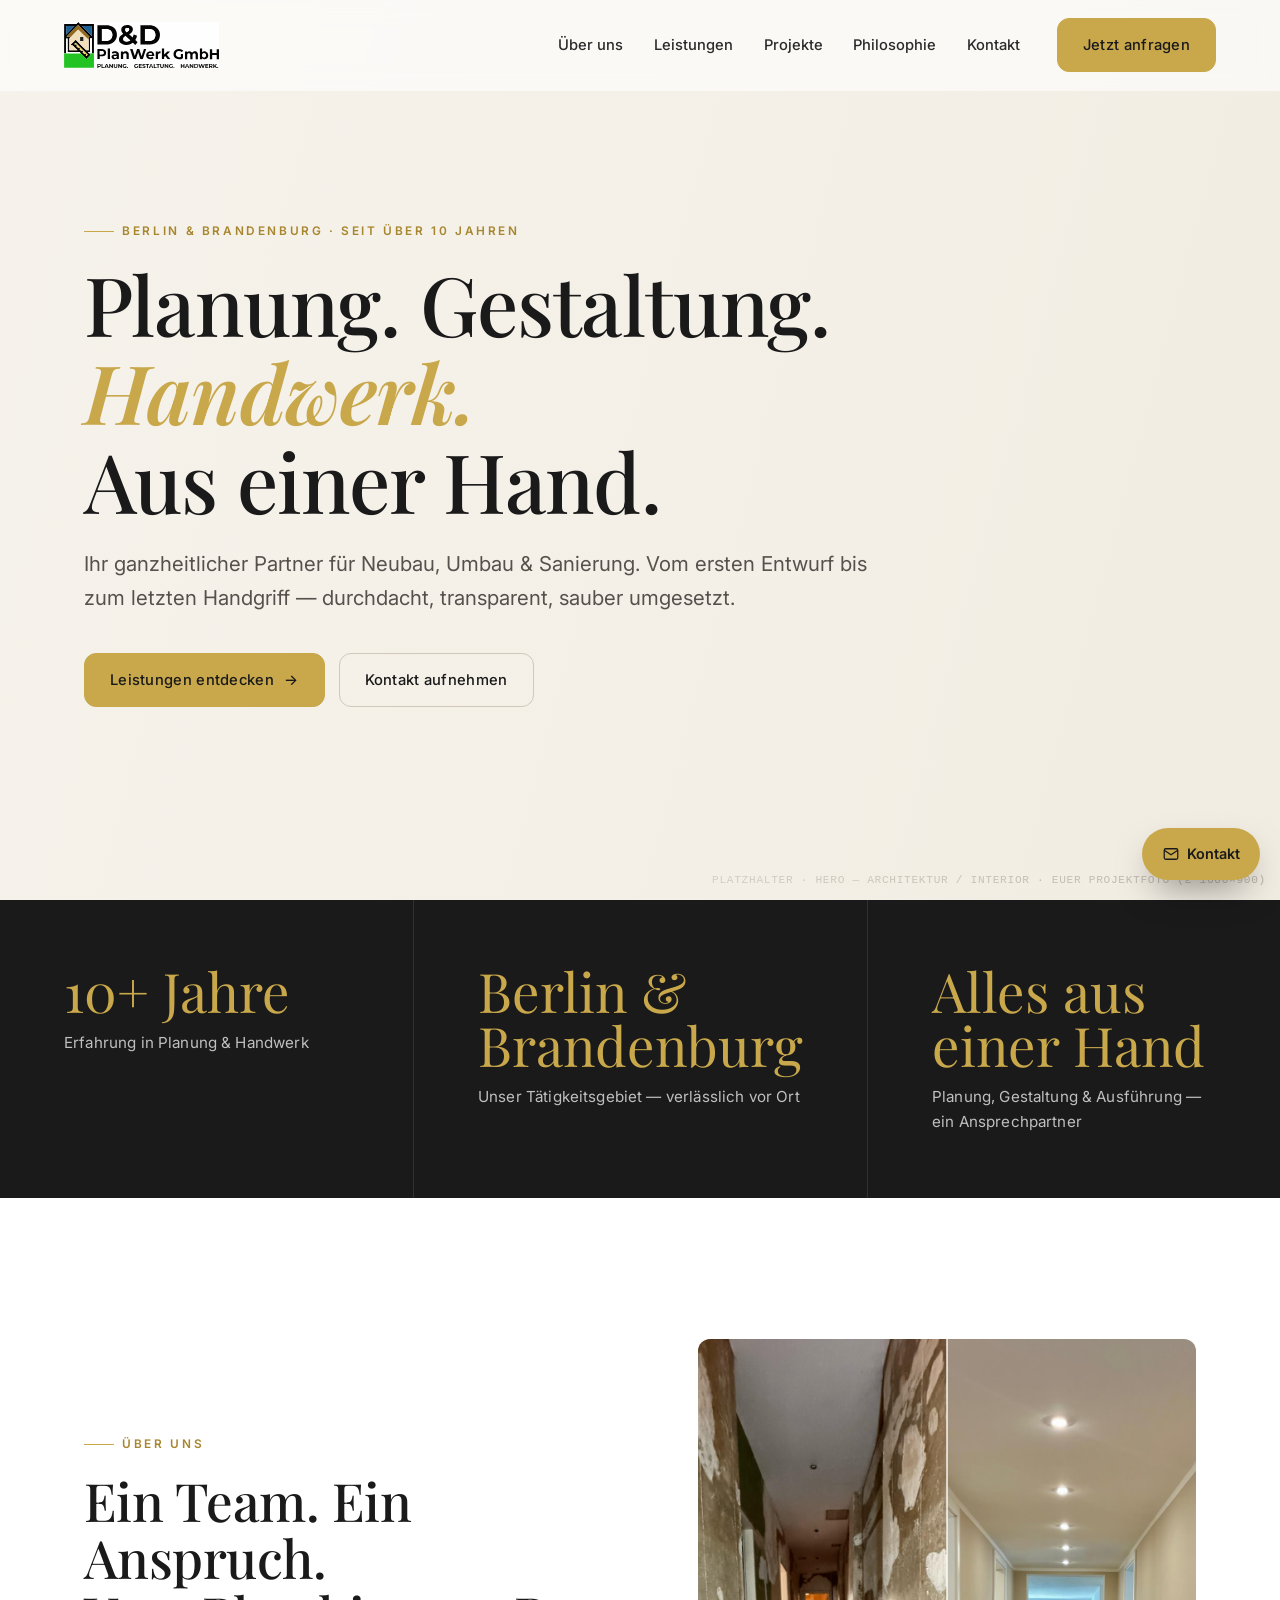
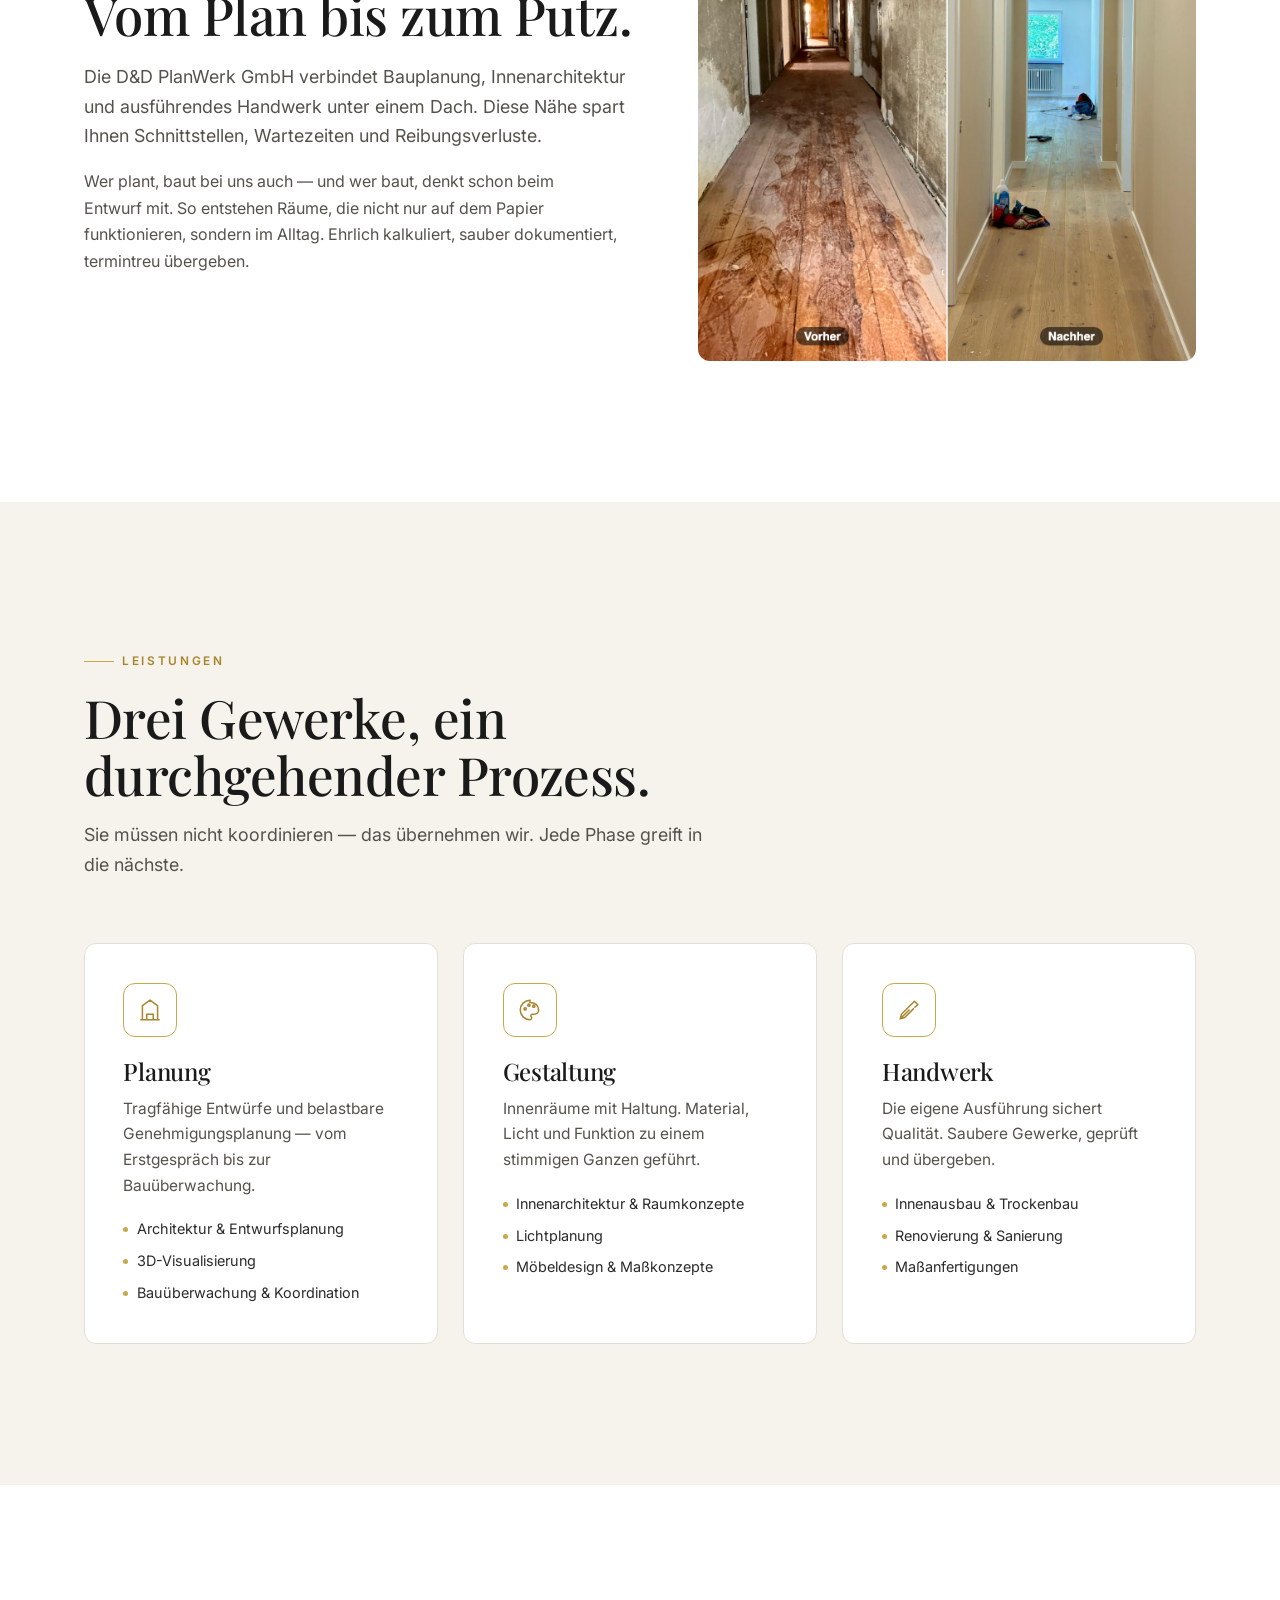
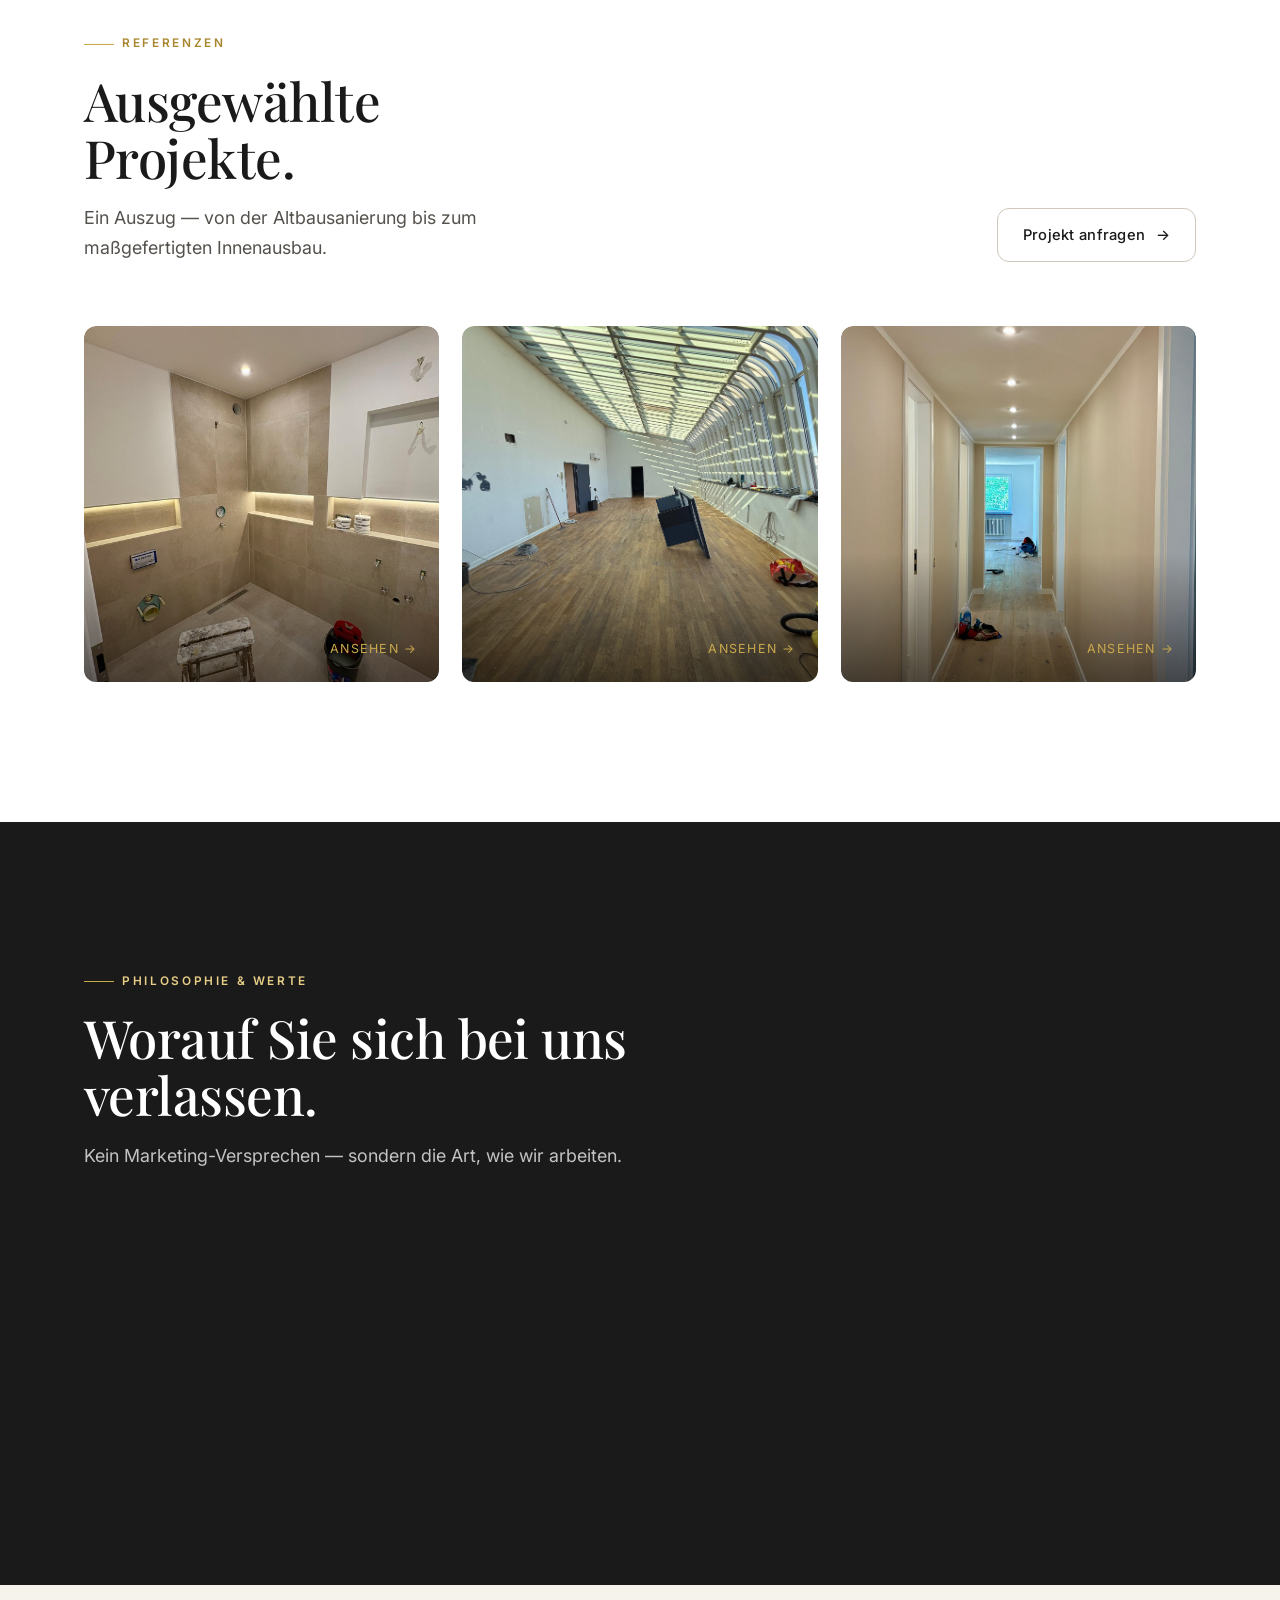
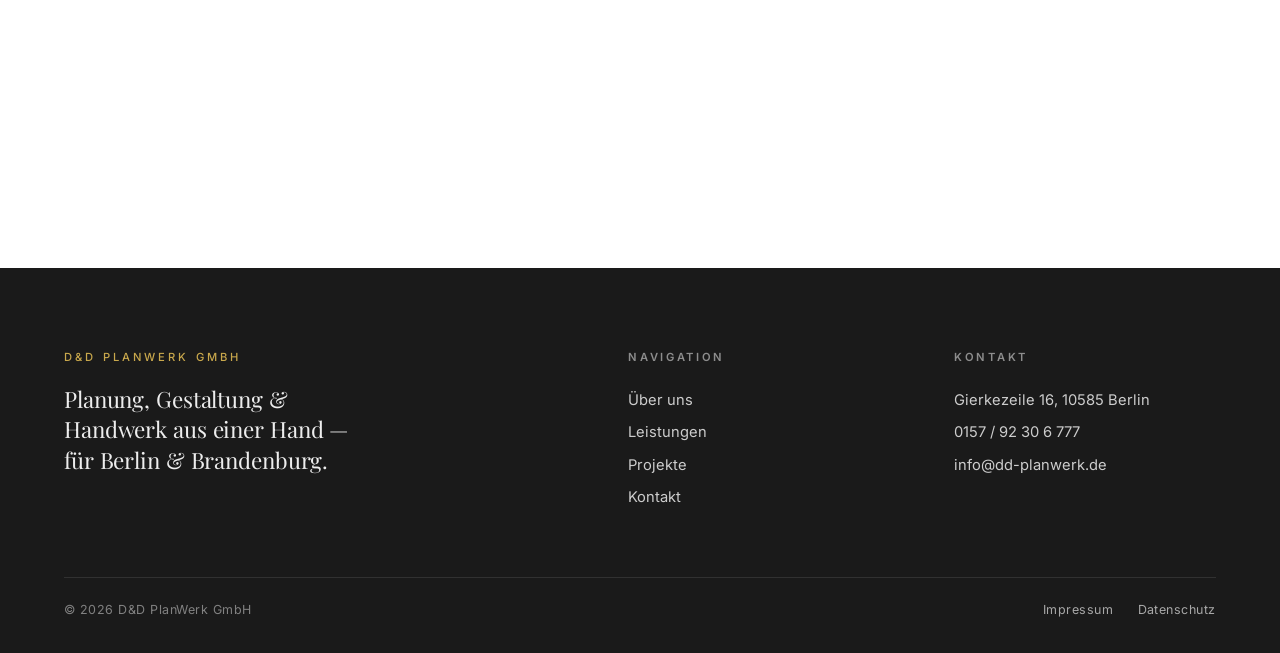
==== index.html @ 6a0eb675 "Add files via upload" ====
<!DOCTYPE html>
<html lang="de">
<head>
<meta charset="UTF-8">
<meta name="viewport" content="width=device-width, initial-scale=1.0">
<title>D&D PlanWerk GmbH — Planung. Gestaltung. Handwerk.</title>
<meta name="description" content="D&D PlanWerk GmbH — Ihr ganzheitlicher Partner für Planung, Innenarchitektur und Handwerk in Berlin & Brandenburg. Alles aus einer Hand.">
<link rel="preconnect" href="https://fonts.googleapis.com">
<link rel="preconnect" href="https://fonts.gstatic.com" crossorigin>
<link href="https://fonts.googleapis.com/css2?family=Playfair+Display:ital,wght@0,400;0,500;0,600;0,700;1,400&family=Inter:wght@300;400;500;600&display=swap" rel="stylesheet">
<link rel="stylesheet" href="assets/styles.css">
</head>
<body data-hero="light">

<!-- ============================== NAV ============================== -->
<nav class="nav" id="nav">
  <a href="#top" class="nav__logo" aria-label="D&D PlanWerk Startseite"><img src="assets/dd-planwerk-logo.svg" alt="D&D PlanWerk"></a>
  <div class="nav__links" id="navlinks">
    <a class="lnk" href="#ueber">Über uns</a>
    <a class="lnk" href="#leistungen">Leistungen</a>
    <a class="lnk" href="#projekte">Projekte</a>
    <a class="lnk" href="#philosophie">Philosophie</a>
    <a class="lnk" href="#kontakt">Kontakt</a>
    <a class="btn btn--gold nav__cta" href="#kontakt">Jetzt anfragen</a>
  </div>
  <button class="nav__burger" id="burger" aria-label="Menü öffnen" aria-expanded="false"><span></span><span></span><span></span></button>
  <div class="nav__backdrop" id="navBackdrop"></div>
</nav>

<!-- ============================== HERO ============================== -->
<header class="hero" id="top">
  <div class="hero__bg"><div class="ph" data-label="Platzhalter · Hero — Architektur / Interior · euer Projektfoto (≥ 1600×900)"></div></div>
  <div class="hero__scrim"></div>
  <div class="hero__inner">
    <span class="eyebrow reveal">Berlin & Brandenburg · seit über 10 Jahren</span>
    <h1 class="reveal" data-d="1">Planung. Gestaltung. <span class="gold">Handwerk.</span><br>Aus einer Hand.</h1>
    <p class="lead reveal" data-d="2">Ihr ganzheitlicher Partner für Neubau, Umbau & Sanierung. Vom ersten Entwurf bis zum letzten Handgriff — durchdacht, transparent, sauber umgesetzt.</p>
    <div class="hero__btns reveal" data-d="3">
      <a class="btn btn--gold" href="#leistungen">Leistungen entdecken <span class="arr">→</span></a>
      <a class="btn hero__cta-ghost btn--ghost" href="#kontakt">Kontakt aufnehmen</a>
    </div>
  </div>
</header>

<!-- ============================== FACTS ============================== -->
<section class="facts" aria-label="Kennzahlen">
  <div class="facts__grid">
    <div class="fact reveal"><div class="fact__num"><span class="count" data-to="10">0</span>+ Jahre</div><div class="fact__label">Erfahrung in Planung & Handwerk</div></div>
    <div class="fact reveal" data-d="1"><div class="fact__num">Berlin &amp; Brandenburg</div><div class="fact__label">Unser Tätigkeitsgebiet — verlässlich vor Ort</div></div>
    <div class="fact reveal" data-d="2"><div class="fact__num">Alles aus einer Hand</div><div class="fact__label">Planung, Gestaltung & Ausführung — ein Ansprechpartner</div></div>
  </div>
</section>

<!-- ============================== ÜBER UNS ============================== -->
<section class="sec" id="ueber">
  <div class="wrap about">
    <div class="about__txt">
      <span class="eyebrow reveal">Über uns</span>
      <h2 class="reveal" data-d="1" style="font-size:clamp(2rem,4.4vw,3.3rem);margin-bottom:1.2rem">Ein Team. Ein Anspruch.<br>Vom Plan bis zum Putz.</h2>
      <p class="lead reveal" data-d="1">Die D&amp;D PlanWerk GmbH verbindet Bauplanung, Innenarchitektur und ausführendes Handwerk unter einem Dach. Diese Nähe spart Ihnen Schnittstellen, Wartezeiten und Reibungsverluste.</p>
      <p class="reveal" data-d="2" style="color:var(--ink-soft);margin-top:1.1rem">Wer plant, baut bei uns auch — und wer baut, denkt schon beim Entwurf mit. So entstehen Räume, die nicht nur auf dem Papier funktionieren, sondern im Alltag. Ehrlich kalkuliert, sauber dokumentiert, termintreu übergeben.</p>
    </div>
    <div class="about__img ph has-img reveal" data-d="1" style="background-image:url('assets/vorher-nachher-flur.jpg')"></div>
  </div>
</section>

<!-- ============================== LEISTUNGEN ============================== -->
<section class="sec sec--paper" id="leistungen">
  <div class="wrap">
    <div class="sec__head reveal">
      <span class="eyebrow">Leistungen</span>
      <h2>Drei Gewerke, ein durchgehender Prozess.</h2>
      <p class="lead">Sie müssen nicht koordinieren — das übernehmen wir. Jede Phase greift in die nächste.</p>
    </div>
    <div class="cards">
      <article class="card reveal" data-d="1">
        <div class="card__ix"><svg viewBox="0 0 24 24"><path d="M3 21h18M5 21V8l7-5 7 5v13M9 21v-5h6v5M9 11h.01M15 11h.01"/></svg></div>
        <h3>Planung</h3>
        <p>Tragfähige Entwürfe und belastbare Genehmigungsplanung — vom Erstgespräch bis zur Bauüberwachung.</p>
        <ul><li>Architektur & Entwurfsplanung</li><li>3D-Visualisierung</li><li>Bauüberwachung & Koordination</li></ul>
      </article>
      <article class="card reveal" data-d="2">
        <div class="card__ix"><svg viewBox="0 0 24 24"><path d="M12 3a9 9 0 1 0 0 18c1.1 0 1.5-.9 1.5-1.6 0-.9-.7-1.4-.7-2.2 0-.7.6-1.2 1.3-1.2H16a4 4 0 0 0 4-4c0-4.4-3.6-7-8-7Z"/><circle cx="7.5" cy="11" r="1"/><circle cx="11" cy="7.5" r="1"/><circle cx="15.5" cy="8.5" r="1"/></svg></div>
        <h3>Gestaltung</h3>
        <p>Innenräume mit Haltung. Material, Licht und Funktion zu einem stimmigen Ganzen geführt.</p>
        <ul><li>Innenarchitektur & Raumkonzepte</li><li>Lichtplanung</li><li>Möbeldesign & Maßkonzepte</li></ul>
      </article>
      <article class="card reveal" data-d="3">
        <div class="card__ix"><svg viewBox="0 0 24 24"><path d="m14 7 3-3 3 3-3 3M4 20l8.5-8.5M14 7l-9 9-1 4 4-1 8.5-8.5"/></svg></div>
        <h3>Handwerk</h3>
        <p>Die eigene Ausführung sichert Qualität. Saubere Gewerke, geprüft und übergeben.</p>
        <ul><li>Innenausbau & Trockenbau</li><li>Renovierung & Sanierung</li><li>Maßanfertigungen</li></ul>
      </article>
    </div>
  </div>
</section>

<!-- ============================== PROJEKTE ============================== -->
<section class="sec" id="projekte">
  <div class="wrap">
    <div class="sec__head reveal" style="display:flex;justify-content:space-between;align-items:flex-end;flex-wrap:wrap;gap:20px;max-width:none">
      <div style="max-width:48ch">
        <span class="eyebrow">Referenzen</span>
        <h2>Ausgewählte Projekte.</h2>
        <p class="lead">Ein Auszug — von der Altbausanierung bis zum maßgefertigten Innenausbau.</p>
      </div>
      <a class="btn btn--ghost" href="#kontakt">Projekt anfragen <span class="arr">→</span></a>
    </div>
    <div class="proj" id="projGrid">
      <a class="pcard reveal" data-d="1" href="projekt.html?p=01"><div class="ph has-img" style="background-image:url('assets/projekte/01/04-bad-nachher.jpeg')"></div><div class="meta"><b>Altbausanierung Charlottenburg</b><span class="tag">Planung · Handwerk</span><span class="more">Ansehen →</span></div></a>
      <a class="pcard reveal" data-d="2" href="projekt.html?p=02"><div class="ph has-img" style="background-image:url('assets/projekte/02/03-loft-prozess.jpeg')"></div><div class="meta"><b>Loft-Umbau Prenzlauer Berg</b><span class="tag">Gestaltung · Innenausbau</span><span class="more">Ansehen →</span></div></a>
      <a class="pcard reveal" data-d="3" href="projekt.html?p=03"><div class="ph has-img" style="background-image:url('assets/projekte/03/04-flur-nachher.jpeg')"></div><div class="meta"><b>Praxis Mitte</b><span class="tag">Trockenbau · Licht</span><span class="more">Ansehen →</span></div></a>
    </div>
  </div>
</section>

<!-- ============================== PHILOSOPHIE ============================== -->
<section class="sec phil" id="philosophie">
  <div class="wrap">
    <div class="sec__head reveal">
      <span class="eyebrow">Philosophie & Werte</span>
      <h2>Worauf Sie sich bei uns verlassen.</h2>
      <p class="lead">Kein Marketing-Versprechen — sondern die Art, wie wir arbeiten.</p>
    </div>
    <div class="phil__grid">
      <div class="value reveal" data-d="1">
        <div class="value__ix"><svg viewBox="0 0 44 44"><circle cx="22" cy="22" r="15"/><path d="M22 7v30M7 22h30"/></svg></div>
        <h3>Ganzheitliches Denken</h3>
        <p>Planung und Ausführung gehören zusammen. Wir denken den fertigen Raum vom ersten Strich an mit.</p>
      </div>
      <div class="value reveal" data-d="2">
        <div class="value__ix"><svg viewBox="0 0 44 44"><path d="M22 7c6 6 11 9 11 16a11 11 0 0 1-22 0c0-7 5-10 11-16Z"/><path d="M22 16v14"/></svg></div>
        <h3>Nachhaltigkeit</h3>
        <p>Langlebige Materialien, ehrliche Konstruktion, ressourcenbewusste Umsetzung — gebaut für Jahrzehnte.</p>
      </div>
      <div class="value reveal" data-d="3">
        <div class="value__ix"><svg viewBox="0 0 44 44"><path d="M9 22l9 9 17-17"/><circle cx="22" cy="22" r="18"/></svg></div>
        <h3>Transparenz & Zuverlässigkeit</h3>
        <p>Klare Angebote, nachvollziehbare Kosten, eingehaltene Termine. Sie wissen jederzeit, woran Sie sind.</p>
      </div>
    </div>
  </div>
</section>

<!-- ============================== TESTIMONIALS ============================== -->
<section class="sec sec--paper" id="stimmen">
  <div class="wrap">
    <div class="sec__head reveal">
      <span class="eyebrow">Kundenstimmen</span>
      <h2>Was Bauherren über uns sagen.</h2>
    </div>
    <div class="quotes">
      <figure class="quote reveal" data-d="1">
        <div class="stars">★★★★★</div>
        <div class="quote__mark">“</div>
        <p>Endlich ein Ansprechpartner statt fünf. Planung und Ausführung liefen Hand in Hand — und der Termin stand.</p>
        <figcaption class="quote__who"><span class="quote__av" data-init="FB"></span><span><b>Familie Berger</b><span>Sanierung Altbau, Charlottenburg</span></span></figcaption>
      </figure>
      <figure class="quote reveal" data-d="2">
        <div class="stars">★★★★★</div>
        <div class="quote__mark">“</div>
        <p>Vom 3D-Entwurf bis zur fertigen Küche alles aus einem Haus. Sauber gearbeitet, fair kalkuliert.</p>
        <figcaption class="quote__who"><span class="quote__av" data-init="MK"></span><span><b>M. Krüger</b><span>Loft-Umbau, Prenzlauer Berg</span></span></figcaption>
      </figure>
      <figure class="quote reveal" data-d="3">
        <div class="stars">★★★★★</div>
        <div class="quote__mark">“</div>
        <p>Transparent, zuverlässig, ehrlich beraten. Man merkt, dass hier Handwerker und Planer zusammensitzen.</p>
        <figcaption class="quote__who"><span class="quote__av" data-init="SP"></span><span><b>Dr. Sane Praxis</b><span>Praxisausbau, Berlin-Mitte</span></span></figcaption>
      </figure>
    </div>
  </div>
</section>

<!-- ============================== KONTAKT ============================== -->
<section class="sec" id="kontakt">
  <div class="wrap contact">
    <div class="contact__info reveal">
      <span class="eyebrow">Kontakt</span>
      <h2>Lassen Sie uns über Ihr Projekt sprechen.</h2>
      <p class="lead">Erstgespräch unverbindlich. Schreiben Sie uns oder rufen Sie direkt an — wir melden uns zeitnah zurück.</p>
      <div class="cinfo">
        <div><span class="ic"><svg viewBox="0 0 24 24"><path d="M12 21s-7-5.5-7-11a7 7 0 0 1 14 0c0 5.5-7 11-7 11Z"/><circle cx="12" cy="10" r="2.5"/></svg></span><span><small>Adresse</small><b>Gierkezeile 16, 10585 Berlin</b></span></div>
        <a href="tel:+4915792306777"><span class="ic"><svg viewBox="0 0 24 24"><path d="M5 4h4l2 5-3 2a12 12 0 0 0 5 5l2-3 5 2v4a2 2 0 0 1-2 2A16 16 0 0 1 3 6a2 2 0 0 1 2-2Z"/></svg></span><span><small>Telefon / WhatsApp</small><b>0157 / 92 30 6 777</b></span></a>
        <a href="mailto:info@dd-planwerk.de"><span class="ic"><svg viewBox="0 0 24 24"><rect x="3" y="5" width="18" height="14" rx="2"/><path d="m3 7 9 6 9-6"/></svg></span><span><small>E-Mail</small><b>info@dd-planwerk.de</b></span></a>
      </div>
      <div class="map">
        <iframe title="Karte — Gierkezeile 16, 10585 Berlin" loading="eager" referrerpolicy="no-referrer-when-downgrade" src="https://www.google.com/maps?q=Gierkezeile%2016,%2010585%20Berlin&output=embed"></iframe>
      </div>
    </div>
    <div class="reveal" data-d="1">
      <form class="form" id="form" novalidate>
        <div class="form__head">
          <h3>Nachricht schreiben</h3>
          <p>Beschreiben Sie kurz Ihr Vorhaben — wir antworten innerhalb von 24 h.</p>
        </div>
        <div class="form__ok" id="ok"><span style="font-size:1.2rem">✓</span> Vielen Dank! Ihre Nachricht ist angekommen — wir melden uns zeitnah.</div>
        <div class="field" id="f-name">
          <label for="name">Name</label>
          <input id="name" name="name" type="text" placeholder="Ihr Name" autocomplete="name">
          <span class="err">Bitte geben Sie Ihren Namen ein.</span>
        </div>
        <div class="field" id="f-email">
          <label for="email">E-Mail</label>
          <input id="email" name="email" type="email" placeholder="name@beispiel.de" autocomplete="email">
          <span class="err">Bitte geben Sie eine gültige E-Mail-Adresse ein.</span>
        </div>
        <div class="field" id="f-msg">
          <label for="msg">Nachricht</label>
          <textarea id="msg" name="msg" placeholder="Worum geht es bei Ihrem Projekt?"></textarea>
          <span class="err">Bitte beschreiben Sie kurz Ihr Anliegen.</span>
        </div>
        <button class="btn btn--gold" type="submit" style="width:100%;justify-content:center">Nachricht senden <span class="arr">→</span></button>
        <p class="form__note">Mit dem Absenden stimmen Sie der Verarbeitung Ihrer Angaben zur Kontaktaufnahme zu.</p>
      </form>
    </div>
  </div>
</section>

<!-- ============================== FOOTER ============================== -->
<footer class="foot">
  <div class="foot__top">
    <div>
      <span class="foot__eyebrow">D&amp;D PlanWerk GmbH</span>
      <p class="foot__tag">Planung, Gestaltung & Handwerk aus einer Hand — für Berlin & Brandenburg.</p>
    </div>
    <div class="foot__cols">
      <div class="foot__col">
        <h5>Navigation</h5>
        <a href="#ueber">Über uns</a><a href="#leistungen">Leistungen</a><a href="#projekte">Projekte</a><a href="#kontakt">Kontakt</a>
      </div>
      <div class="foot__col">
        <h5>Kontakt</h5>
        <p>Gierkezeile 16, 10585 Berlin</p>
        <a href="tel:+4915792306777">0157 / 92 30 6 777</a>
        <a href="mailto:info@dd-planwerk.de">info@dd-planwerk.de</a>
      </div>
    </div>
  </div>
  <div class="foot__bar">
    <span>© 2026 D&amp;D PlanWerk GmbH</span>
    <nav><a href="#" class="js-legal" data-doc="impressum">Impressum</a><a href="#" class="js-legal" data-doc="datenschutz">Datenschutz</a></nav>
  </div>
</footer>

<!-- ============================== FLOATING CONTACT ============================== -->
<a class="fab" href="#kontakt" id="fab" aria-label="Zum Kontaktformular">
  <svg viewBox="0 0 24 24"><rect x="3" y="5" width="18" height="14" rx="2"/><path d="m3 7 9 6 9-6"/></svg>
  <span class="fab__txt">Kontakt</span>
</a>

<!-- ============================== LEGAL OVERLAY ============================== -->
<div class="legal" id="legal" role="dialog" aria-modal="true" aria-labelledby="legal-title">
  <div class="legal__panel">
    <button class="legal__close" id="legal-close" aria-label="Schließen">×</button>

    <!-- IMPRESSUM -->
    <article class="legal__doc" id="doc-impressum" hidden>
      <span class="eyebrow">Rechtliches</span>
      <h2 id="legal-title-imp">Impressum</h2>
      <h3>Angaben gemäß § 5 DDG</h3>
      <p class="kv"><b>D&amp;D PlanWerk GmbH</b></p>
      <p class="kv">Gierkezeile 16</p>
      <p class="kv">10585 Berlin</p>
      <p class="kv">Deutschland</p>
      <p class="kv" style="margin-top:.6rem">Telefon: <a href="tel:+4915792306777">+49 1579 2306777</a></p>
      <p class="kv">E-Mail: <a href="mailto:info@dd-planwerk.de">info@dd-planwerk.de</a></p>
      <p class="kv">Vertreten durch die Geschäftsführung</p>

      <h3>Handelsregistereintrag</h3>
      <p class="kv">Handelsregister: Amtsgericht Potsdam</p>
      <p class="kv">Handelsregisternummer (HRB): 39822</p>

      <h3>Umsatzsteuer</h3>
      <p class="kv">Umsatzsteuer-Identifikationsnummer gemäß § 27a UStG: DE450839998</p>

      <h3>Verantwortlich für den Inhalt nach § 18 Abs. 2 MStV</h3>
      <p class="kv">D&amp;D PlanWerk GmbH, Gierkezeile 16, 10585 Berlin</p>

      <h3>EU-Streitbeilegung / OS-Plattform</h3>
      <p>Die Europäische Kommission stellt eine Plattform zur Online-Streitbeilegung (OS) bereit: <a href="https://ec.europa.eu/consumers/odr" target="_blank" rel="noopener">https://ec.europa.eu/consumers/odr</a>. Wir sind nicht verpflichtet und nicht bereit, an einem Streitbeilegungsverfahren vor einer Verbraucherschlichtungsstelle teilzunehmen.</p>

      <h3>Haftung für Inhalte</h3>
      <p>Als Diensteanbieter sind wir gemäß § 7 Abs. 1 TMG für eigene Inhalte auf diesen Seiten verantwortlich. Nach §§ 8 bis 10 TMG sind wir jedoch nicht verpflichtet, übermittelte oder gespeicherte fremde Informationen zu überwachen oder nach Umständen zu forschen, die auf eine rechtswidrige Tätigkeit hinweisen. Verpflichtungen zur Entfernung oder Sperrung der Nutzung von Informationen nach den allgemeinen Gesetzen bleiben hiervon unberührt.</p>

      <h3>Haftung für Links</h3>
      <p>Für externe Links zu fremden Webseiten übernehmen wir keine Haftung. Für deren Inhalte sind ausschließlich die jeweiligen Betreiber verantwortlich.</p>

      <h3>Urheberrecht</h3>
      <p>Die auf dieser Website veröffentlichten Inhalte unterliegen dem deutschen Urheberrecht. Jede Art der Verwertung bedarf der vorherigen schriftlichen Zustimmung des jeweiligen Rechteinhabers.</p>
    </article>

    <!-- DATENSCHUTZ -->
    <article class="legal__doc" id="doc-datenschutz" hidden>
      <span class="eyebrow">Rechtliches</span>
      <h2 id="legal-title-ds">Datenschutzerklärung</h2>
      <p class="intro">Der Schutz Ihrer personenbezogenen Daten hat für die D&amp;D PlanWerk GmbH höchste Priorität. Wir behandeln Ihre Daten vertraulich und entsprechend den gesetzlichen Datenschutzvorschriften sowie dieser Datenschutzerklärung.</p>

      <h3>1. Verantwortlicher für die Datenverarbeitung</h3>
      <p class="kv"><b>D&amp;D PlanWerk GmbH</b>, Gierkezeile 16, 10585 Berlin</p>
      <p class="kv">E-Mail: <a href="mailto:info@dd-planwerk.de">info@dd-planwerk.de</a> · Telefon: +49 1579 2306777</p>
      <p class="kv">Vertretungsberechtigt: Geschäftsführung</p>
      <p>Die D&amp;D PlanWerk GmbH ist ein in Deutschland ansässiges Unternehmen und verpflichtet sich zur Einhaltung aller datenschutzrechtlichen Bestimmungen nach der DSGVO und dem Bundesdatenschutzgesetz (BDSG).</p>

      <h3>2. Grundsätze der Datenverarbeitung</h3>
      <p>Wir verarbeiten personenbezogene Daten ausschließlich im gesetzlich erlaubten Rahmen sowie nach den Grundsätzen:</p>
      <ul>
        <li>Rechtmäßigkeit, Verarbeitung nach Treu und Glauben, Transparenz</li>
        <li>Zweckbindung und Datenminimierung</li>
        <li>Richtigkeit und Aktualität</li>
        <li>Speicherbegrenzung</li>
        <li>Integrität und Vertraulichkeit</li>
      </ul>

      <h3>3. Daten beim Besuch unserer Website (Server-Logfiles)</h3>
      <p>Beim Aufruf unserer Website werden automatisiert Informationen erfasst: IP-Adresse des zugreifenden Systems, Datum und Uhrzeit des Zugriffs, abgerufene Dateien und Inhalte, Name der abgerufenen Internetseite, Browser-Typ/-Version und Betriebssystem, Referrer-URL sowie ggf. der anfragende Provider. Diese Daten dienen einem zuverlässigen und sicheren Betrieb der Website.</p>
      <p>Rechtsgrundlage: Art. 6 Abs. 1 lit. f DSGVO (berechtigtes Interesse an einem sicheren Webbetrieb).</p>

      <h3>4. Kontaktaufnahme</h3>
      <p>Wenn Sie uns per E-Mail oder Kontaktformular kontaktieren, verarbeiten wir Ihre Daten (Name, E-Mail-Adresse, Inhalt Ihrer Nachricht sowie ggf. Telefonnummer), um Ihr Anliegen zu beantworten.</p>
      <p>Rechtsgrundlage: Art. 6 Abs. 1 lit. b DSGVO (vorvertragliche/vertragliche Zwecke) sowie Art. 6 Abs. 1 lit. f DSGVO (berechtigtes Interesse an professioneller Kommunikation).</p>

      <h3>5. Cookies</h3>
      <p>Unsere Website kann Cookies verwenden, um technische Funktionen sicherzustellen und die Benutzerfreundlichkeit zu verbessern. Technisch notwendige Cookies werden ohne Einwilligung verwendet; optionale Cookies (z. B. Analyse, Marketing) nur nach ausdrücklicher Zustimmung. Sie können Cookies jederzeit über Ihren Browser deaktivieren.</p>
      <p>Rechtsgrundlage je nach Cookie-Typ: Art. 6 Abs. 1 lit. f DSGVO bzw. Art. 6 Abs. 1 lit. a DSGVO.</p>

      <h3>6. Datensicherheit</h3>
      <p>Wir setzen technische und organisatorische Sicherheitsmaßnahmen nach Art. 32 DSGVO ein (u. a. SSL-Verschlüsselung, regelmäßige Sicherheitsupdates, Zugriffsbeschränkungen), um personenbezogene Daten vor Verlust, Missbrauch, unbefugtem Zugriff und Veränderung zu schützen.</p>

      <h3>7. Weitergabe an Dritte</h3>
      <p>Personenbezogene Daten werden nicht an Dritte weitergegeben, außer dies ist gesetzlich vorgeschrieben, zur Erfüllung vertraglicher Pflichten erforderlich, Sie haben ausdrücklich eingewilligt oder die Verarbeitung erfolgt im Rahmen eines Auftragsverarbeitungsvertrags nach Art. 28 DSGVO.</p>

      <h3>8. Übermittlung in Drittländer</h3>
      <p>Eine Übermittlung in Staaten außerhalb der EU erfolgt nur, wenn ein Angemessenheitsbeschluss der EU-Kommission vorliegt, geeignete Garantien bestehen oder eine ausdrückliche Einwilligung vorliegt.</p>

      <h3>9. Speicherdauer</h3>
      <p>Personenbezogene Daten werden nur so lange gespeichert, wie es für die jeweiligen Zwecke erforderlich ist oder gesetzliche Aufbewahrungsfristen bestehen. Danach erfolgt Löschung oder Anonymisierung.</p>

      <h3>10. Rechte der betroffenen Personen</h3>
      <p>Sie haben jederzeit das Recht auf Auskunft (Art. 15), Berichtigung (Art. 16), Löschung (Art. 17), Einschränkung der Verarbeitung (Art. 18), Datenübertragbarkeit (Art. 20) und Widerspruch (Art. 21 DSGVO). Zudem besteht ein Beschwerderecht bei einer Datenschutzaufsichtsbehörde gemäß Art. 77 DSGVO.</p>

      <h3>11. Änderungen dieser Datenschutzerklärung</h3>
      <p>Wir behalten uns vor, diese Datenschutzerklärung anzupassen, um sie gesetzlichen Anforderungen oder technischen Entwicklungen anzupassen. Für Ihren erneuten Besuch gilt dann die aktualisierte Version.</p>
    </article>
  </div>
</div>

<!-- ============================== TWEAKS ============================== -->
<div id="tweaks">
  <h4>Tweaks <button class="tw-close" id="tw-close" aria-label="Schließen">×</button></h4>
  <div class="tw-row">
    <span>Hero</span>
    <div class="seg" data-key="hero"><button data-val="dark">Dunkel</button><button data-val="light">Hell</button></div>
  </div>
  <div class="tw-row">
    <span>Akzentfarbe</span>
    <div class="seg" data-key="accent"><button data-val="gold">Gold</button><button data-val="sage">Salbeigrün</button></div>
  </div>
  <div class="tw-row">
    <span>Eckenstil</span>
    <div class="seg" data-key="corners"><button data-val="sharp">Scharf</button><button data-val="soft">Weich</button></div>
  </div>
</div>

<script>
/* ---------- Scroll behavior on load / reload ---------- */
if('scrollRestoration' in history){ history.scrollRestoration = 'manual'; }
(function(){
  const nav = performance.getEntriesByType && performance.getEntriesByType('navigation')[0];
  const isReload = nav ? nav.type === 'reload' : (performance.navigation && performance.navigation.type === 1);
  if(isReload && location.hash){
    history.replaceState(null, '', location.pathname + location.search);
  }
  window.addEventListener('load', ()=>{ if(isReload || !location.hash) window.scrollTo(0,0); });
})();

/* ---------- Tweakable defaults (host-persisted) ---------- */
const TWEAKS = /*EDITMODE-BEGIN*/{
  "hero": "light",
  "accent": "gold",
  "corners": "soft"
}/*EDITMODE-END*/;

const ACCENTS = {
  gold:{a:"#c9a84c",d:"#a8862f",t:"rgba(201,168,76,.12)"},
  sage:{a:"#8a9a5b",d:"#6c7b41",t:"rgba(138,154,91,.14)"}
};

function applyTweaks(){
  document.body.setAttribute('data-hero', TWEAKS.hero);
  const ac = ACCENTS[TWEAKS.accent] || ACCENTS.gold;
  document.documentElement.style.setProperty('--gold', ac.a);
  document.documentElement.style.setProperty('--gold-deep', ac.d);
  document.documentElement.style.setProperty('--gold-tint', ac.t);
  document.documentElement.style.setProperty('--radius', TWEAKS.corners === 'soft' ? '12px' : '0px');
  document.querySelectorAll('#tweaks .seg').forEach(seg=>{
    const key = seg.dataset.key;
    seg.querySelectorAll('button').forEach(b=>b.classList.toggle('on', b.dataset.val === TWEAKS[key]));
  });
}
applyTweaks();

/* ---------- Tweaks host protocol ---------- */
window.addEventListener('message', e=>{
  const t = e.data && e.data.type;
  if(t === '__activate_edit_mode') document.getElementById('tweaks').classList.add('show');
  if(t === '__deactivate_edit_mode') document.getElementById('tweaks').classList.remove('show');
});
window.parent.postMessage({type:'__edit_mode_available'}, '*');

document.getElementById('tw-close').addEventListener('click', ()=>{
  document.getElementById('tweaks').classList.remove('show');
  window.parent.postMessage({type:'__edit_mode_dismissed'}, '*');
});
document.querySelectorAll('#tweaks .seg button').forEach(btn=>{
  btn.addEventListener('click', ()=>{
    const key = btn.closest('.seg').dataset.key;
    TWEAKS[key] = btn.dataset.val;
    applyTweaks();
    window.parent.postMessage({type:'__edit_mode_set_keys', edits:{[key]:btn.dataset.val}}, '*');
  });
});

/* ---------- Sticky nav ---------- */
const nav = document.getElementById('nav');
const onScroll = ()=> nav.classList.toggle('scrolled', window.scrollY > 40);
onScroll(); window.addEventListener('scroll', onScroll, {passive:true});

/* ---------- Mobile menu ---------- */
const burger = document.getElementById('burger');
const backdrop = document.getElementById('navBackdrop');
function setMenu(open){
  nav.classList.toggle('open', open);
  document.body.classList.toggle('menu-open', open);
  burger.setAttribute('aria-expanded', open ? 'true' : 'false');
  burger.setAttribute('aria-label', open ? 'Menü schließen' : 'Menü öffnen');
}
burger.addEventListener('click', ()=> setMenu(!nav.classList.contains('open')));
backdrop.addEventListener('click', ()=> setMenu(false));
document.querySelectorAll('#navlinks a').forEach(a=> a.addEventListener('click', ()=> setMenu(false)));
window.addEventListener('keydown', e=>{ if(e.key === 'Escape') setMenu(false); });

/* ---------- Mehr Projekte (mobile) ---------- */
const projMore = document.getElementById('projMore');
if(projMore){
  projMore.addEventListener('click', ()=>{
    document.getElementById('projGrid').classList.add('show-all');
    projMore.style.display = 'none';
  });
}

/* ---------- Reveal on scroll ---------- */
const io = ('IntersectionObserver' in window) ? new IntersectionObserver((ents)=>{
  ents.forEach(en=>{ if(en.isIntersecting){ en.target.classList.add('in'); io.unobserve(en.target); } });
}, {threshold:.14, rootMargin:'0px 0px -8% 0px'}) : null;
document.querySelectorAll('.reveal').forEach(el=>{ io ? io.observe(el) : el.classList.add('in'); });

/* ---------- Count-up ---------- */
document.querySelectorAll('.count').forEach(el=>{
  const to = +el.dataset.to; let started=false;
  const run=()=>{ if(started) return; started=true; let n=0;
    const step=()=>{ n+=Math.ceil(to/28); if(n>=to){el.textContent=to;return;} el.textContent=n; requestAnimationFrame(step); };
    step();
  };
  if('IntersectionObserver' in window){
    const o=new IntersectionObserver(es=>es.forEach(e=>{if(e.isIntersecting){run();o.disconnect();}}),{threshold:.6});
    o.observe(el);
  } else run();
});

/* ---------- Form validation ---------- */
const form = document.getElementById('form');
const emailRe = /^[^\s@]+@[^\s@]+\.[^\s@]+$/;
function setErr(id, bad){ document.getElementById(id).classList.toggle('invalid', bad); return !bad; }
form.addEventListener('submit', e=>{
  e.preventDefault();
  const name = form.name.value.trim();
  const email = form.email.value.trim();
  const msg = form.msg.value.trim();
  let ok = true;
  ok = setErr('f-name', name.length < 2) && ok;
  ok = setErr('f-email', !emailRe.test(email)) && ok;
  ok = setErr('f-msg', msg.length < 5) && ok;
  if(!ok){ form.querySelector('.invalid input,.invalid textarea')?.focus(); return; }
  document.getElementById('ok').classList.add('show');
  form.reset();
  document.getElementById('ok').scrollIntoView ? null : null;
});
['name','email','msg'].forEach(n=>{
  const f = form[n];
  f.addEventListener('input', ()=> f.closest('.field').classList.remove('invalid'));
});

/* ---------- Legal overlay (Impressum / Datenschutz) ---------- */
const legal = document.getElementById('legal');
const titleMap = {impressum:'legal-title-imp', datenschutz:'legal-title-ds'};
function openLegal(doc){
  document.querySelectorAll('.legal__doc').forEach(d=> d.hidden = true);
  const target = document.getElementById('doc-'+doc);
  if(!target) return;
  target.hidden = false;
  legal.setAttribute('aria-labelledby', titleMap[doc] || '');
  legal.classList.add('show');
  document.body.style.overflow = 'hidden';
  legal.scrollTop = 0;
  document.getElementById('legal-close').focus();
}
function closeLegal(){ legal.classList.remove('show'); document.body.style.overflow=''; }
document.querySelectorAll('.js-legal').forEach(a=>{
  a.addEventListener('click', e=>{ e.preventDefault(); openLegal(a.dataset.doc); });
});
document.getElementById('legal-close').addEventListener('click', closeLegal);
legal.addEventListener('click', e=>{ if(e.target === legal) closeLegal(); });
window.addEventListener('keydown', e=>{ if(e.key === 'Escape' && legal.classList.contains('show')) closeLegal(); });

/* Floating contact button — always visible */

</script>
</body>
</html>
---- assets/styles.css ----
/* ============================================================
   DESIGN SYSTEM — D&D PlanWerk
   Palette : Anthrazit #1a1a1a · warmes Papierweiß · Gold #c9a84c
   Type    : Playfair Display (Headlines) · Inter (Fließtext)
   ============================================================ */
:root{
  --ink:#1a1a1a;
  --ink-2:#2b2b2b;
  --ink-soft:#55514c;
  --line:#e4dfd6;
  --paper:#ffffff;
  --paper-2:#f6f3ec;       /* warmes off-white */
  --paper-3:#efe9dd;       /* placeholder ground */
  --gold:#c9a84c;          /* Akzent (Tweak-bar) */
  --gold-deep:#a8862f;
  --gold-tint:rgba(201,168,76,.12);
  --radius:0px;            /* Eckenstil (Tweak-bar) */
  --container:1240px;
  --gut:clamp(20px,5vw,64px);
  --maxc:#1a1a1a;
}
*{box-sizing:border-box;margin:0;padding:0}
html{scroll-behavior:smooth}
body{
  font-family:'Inter',system-ui,sans-serif;
  color:var(--ink);
  background:var(--paper);
  line-height:1.65;
  -webkit-font-smoothing:antialiased;
  text-rendering:optimizeLegibility;
  overflow-x:hidden;
}
h1,h2,h3,h4{font-family:'Playfair Display',Georgia,serif;font-weight:500;line-height:1.08;letter-spacing:-.01em;color:var(--ink)}
p{text-wrap:pretty}
a{color:inherit;text-decoration:none}
img{display:block;max-width:100%}
html{scroll-padding-top:20px}
section{scroll-margin-top:20px}

.wrap{max-width:var(--container);margin:0 auto;padding-inline:var(--gut)}
.eyebrow{
  font-family:'Inter',sans-serif;font-weight:600;font-size:.74rem;
  letter-spacing:.22em;text-transform:uppercase;color:var(--gold-deep);
  display:inline-flex;align-items:center;gap:.7em;margin-bottom:1.1rem;
}
.eyebrow::before{content:"";width:30px;height:1px;background:var(--gold)}
.lead{font-size:clamp(1.05rem,1.4vw,1.18rem);color:var(--ink-soft);max-width:62ch}

/* ---------- Buttons ---------- */
.btn{
  --bg:var(--ink);--fg:#fff;--bd:var(--ink);
  display:inline-flex;align-items:center;gap:.7em;
  font-family:'Inter',sans-serif;font-weight:500;font-size:.92rem;letter-spacing:.02em;
  padding:.95em 1.7em;border-radius:var(--radius);
  background:var(--bg);color:var(--fg);border:1px solid var(--bd);
  cursor:pointer;transition:transform .35s cubic-bezier(.2,.8,.2,1),background .3s,color .3s,box-shadow .35s;
}
.btn:hover{transform:translateY(-3px);box-shadow:0 14px 30px -14px rgba(0,0,0,.45)}
.btn .arr{transition:transform .35s}
.btn:hover .arr{transform:translateX(5px)}
.btn--gold{--bg:var(--gold);--fg:#1a1a1a;--bd:var(--gold)}
.btn--gold:hover{--bg:var(--gold-deep);--bd:var(--gold-deep);--fg:#fff}
.btn--ghost{--bg:transparent;--fg:var(--ink);--bd:#cfc8bb}
.btn--ghost:hover{--bg:var(--ink);--fg:#fff;--bd:var(--ink)}
.btn--ghost-light{--bg:transparent;--fg:#fff;--bd:rgba(255,255,255,.45)}
.btn--ghost-light:hover{--bg:#fff;--fg:var(--ink);--bd:#fff}

/* ---------- Placeholder image field ---------- */
.ph{
  position:relative;background:var(--paper-3);overflow:hidden;border-radius:var(--radius);
  background-image:repeating-linear-gradient(135deg,rgba(26,26,26,.045) 0 2px,transparent 2px 13px);
  display:flex;align-items:flex-end;
}
.ph::after{
  content:attr(data-label);
  font-family:'IBM Plex Mono',ui-monospace,'SF Mono',Menlo,monospace;
  font-size:.7rem;letter-spacing:.06em;color:#9a9183;
  padding:12px 14px;line-height:1.45;text-transform:uppercase;
}
.ph--dark{background:#222;background-image:repeating-linear-gradient(135deg,rgba(255,255,255,.05) 0 2px,transparent 2px 13px)}
.ph--dark::after{color:#7f786d}
.ph.has-img{background-color:#222;background-size:cover;background-position:center;background-repeat:no-repeat;background-image:none}
.ph.has-img::after{display:none}

/* ============================================================ NAV */
.nav{
  position:fixed;inset:0 0 auto 0;z-index:100;
  display:flex;align-items:center;justify-content:space-between;
  padding:18px var(--gut);
  background:rgba(255,255,255,.6);backdrop-filter:blur(10px);
  border-bottom:1px solid transparent;
  transition:background .4s,box-shadow .4s,border-color .4s,padding .4s;
}
.nav.scrolled{background:rgba(255,255,255,.94);box-shadow:0 1px 0 rgba(0,0,0,.04),0 18px 40px -34px rgba(0,0,0,.5);border-color:var(--line);padding-block:13px}
.nav__logo img{height:46px;width:auto;transition:height .4s}
.nav.scrolled .nav__logo img{height:40px}
.nav__links{display:flex;align-items:center;gap:clamp(18px,2.4vw,38px);margin-left:auto}
.nav__links a.lnk{
  font-size:.92rem;font-weight:500;color:var(--ink-2);position:relative;padding:4px 0;
}
.nav__links a.lnk::after{content:"";position:absolute;left:0;bottom:0;height:1.5px;width:0;background:var(--gold);transition:width .35s}
.nav__links a.lnk:hover{color:var(--ink)}
.nav__links a.lnk:hover::after{width:100%}
.nav__cta{margin-left:6px}
.nav__burger{display:none;flex-direction:column;gap:5px;background:none;border:0;cursor:pointer;padding:8px}
.nav__burger span{width:24px;height:2px;background:var(--ink);transition:.35s}
.nav.open .nav__burger span:nth-child(1){transform:translateY(7px) rotate(45deg)}
.nav.open .nav__burger span:nth-child(2){opacity:0}
.nav.open .nav__burger span:nth-child(3){transform:translateY(-7px) rotate(-45deg)}

/* ============================================================ HERO */
.hero{position:relative;min-height:100svh;display:flex;align-items:center;isolation:isolate}
.hero__bg{position:absolute;inset:0;z-index:-2}
.hero__bg .ph{position:absolute;inset:0;border-radius:0;align-items:flex-end;justify-content:flex-end}
.hero__scrim{position:absolute;inset:0;z-index:-1;transition:background .5s}
/* dark hero (default) */
body[data-hero="dark"] .hero__scrim{background:linear-gradient(105deg,rgba(15,15,15,.86) 0%,rgba(20,20,20,.62) 48%,rgba(20,20,20,.30) 100%)}
body[data-hero="dark"] .hero__bg .ph{background:#1c1c1c;background-image:repeating-linear-gradient(135deg,rgba(255,255,255,.045) 0 2px,transparent 2px 14px)}
body[data-hero="dark"] .hero, body[data-hero="dark"] .hero h1{color:#fff}
body[data-hero="dark"] .hero .lead{color:rgba(255,255,255,.82)}
body[data-hero="dark"] .hero .eyebrow{color:#e7cd86}
body[data-hero="dark"] .hero .hero__cta-ghost{--bg:transparent;--fg:#fff;--bd:rgba(255,255,255,.5)}
body[data-hero="dark"] .hero .hero__cta-ghost:hover{--bg:#fff;--fg:var(--ink);--bd:#fff}
/* light hero */
body[data-hero="light"] .hero__scrim{background:linear-gradient(105deg,rgba(246,243,236,.94) 0%,rgba(246,243,236,.74) 46%,rgba(246,243,236,.34) 100%)}
body[data-hero="light"] .hero__bg .ph{background:var(--paper-3)}
body[data-hero="light"] .hero h1{color:var(--ink)}
body[data-hero="light"] .hero .lead{color:var(--ink-soft)}

.hero__inner{max-width:var(--container);margin:0 auto;padding:140px var(--gut) 120px;width:100%}
.hero h1{font-size:clamp(2.6rem,6.4vw,5.3rem);max-width:16ch;margin-bottom:1.4rem}
.hero h1 .gold{color:var(--gold);font-style:italic;font-weight:600}
.hero .lead{margin-bottom:2.4rem;font-size:clamp(1.1rem,1.6vw,1.32rem)}
.hero__btns{display:flex;flex-wrap:wrap;gap:14px}

/* ============================================================ FACTS */
.facts{background:var(--ink);color:#fff}
.facts__grid{display:grid;grid-template-columns:repeat(3,1fr)}
.fact{padding:clamp(36px,5vw,64px) var(--gut);border-left:1px solid rgba(255,255,255,.1)}
.fact:first-child{border-left:0}
.fact__num{font-family:'Playfair Display',serif;font-size:clamp(2.4rem,4.4vw,3.4rem);color:var(--gold);line-height:1}
.fact__label{margin-top:.7rem;font-size:.95rem;color:rgba(255,255,255,.72);letter-spacing:.01em}

/* ============================================================ SECTION SHELLS */
.sec{padding:clamp(80px,11vw,150px) 0}
.sec--paper{background:var(--paper-2)}
.sec__head{max-width:64ch}
.sec__head h2{font-size:clamp(2rem,4.4vw,3.3rem);margin-bottom:1.1rem}

/* ÜBER UNS */
.about{display:grid;grid-template-columns:1.05fr .95fr;gap:clamp(36px,5vw,80px);align-items:center}
.about__img{aspect-ratio:4/5;min-height:420px}
.about p+p{margin-top:1.1rem}
.about__sign{margin-top:2rem;display:flex;align-items:center;gap:16px}
.about__sign b{font-family:'Playfair Display',serif;font-size:1.15rem;font-weight:600}
.about__sign span{font-size:.86rem;color:var(--ink-soft)}

/* LEISTUNGEN */
.cards{display:grid;grid-template-columns:repeat(3,1fr);gap:clamp(18px,2vw,26px);margin-top:clamp(40px,5vw,64px)}
.card{
  background:var(--paper);border:1px solid var(--line);border-radius:var(--radius);
  padding:clamp(28px,3vw,40px);position:relative;overflow:hidden;
  transition:transform .4s cubic-bezier(.2,.8,.2,1),box-shadow .4s,border-color .4s;
}
.sec--paper .card{background:#fff}
.card::before{content:"";position:absolute;left:0;top:0;height:3px;width:0;background:var(--gold);transition:width .45s}
.card:hover{transform:translateY(-8px);box-shadow:0 30px 60px -38px rgba(0,0,0,.4);border-color:transparent}
.card:hover::before{width:100%}
.card__ix{width:54px;height:54px;border:1px solid var(--gold);border-radius:var(--radius);display:grid;place-items:center;color:var(--gold-deep);margin-bottom:22px}
.card__ix svg{width:26px;height:26px;stroke:currentColor;stroke-width:1.4;fill:none}
.card h3{font-size:1.5rem;margin-bottom:.7rem}
.card p{color:var(--ink-soft);font-size:.97rem}
.card ul{list-style:none;margin-top:1.2rem;display:flex;flex-direction:column;gap:.5rem}
.card li{font-size:.9rem;color:var(--ink-2);display:flex;gap:.6em;align-items:baseline}
.card li::before{content:"";width:5px;height:5px;background:var(--gold);border-radius:50%;flex:none;transform:translateY(-2px)}

/* PROJEKTE */
.proj{display:grid;grid-template-columns:repeat(3,1fr);gap:clamp(16px,1.8vw,24px);margin-top:clamp(40px,5vw,64px)}
.pcard{position:relative;overflow:hidden;border-radius:var(--radius);aspect-ratio:1/1;display:block;cursor:pointer}
.pcard .ph{position:absolute;inset:0;width:100%;height:100%;align-items:flex-start;transition:transform .6s cubic-bezier(.2,.8,.2,1)}
.pcard .ph::after{padding:14px 16px}
.pcard .meta{
  position:absolute;left:0;right:0;bottom:0;padding:22px;z-index:2;color:#fff;
  background:linear-gradient(transparent,rgba(0,0,0,.55));
  display:flex;flex-direction:column;align-items:flex-start;
  opacity:1;transform:none;transition:background .4s;
}
.pcard:hover .meta,.pcard:focus-visible .meta{background:linear-gradient(transparent,rgba(0,0,0,.66))}
.pcard:hover .ph{transform:scale(1.04)}
.pcard .meta b{font-family:'Playfair Display',serif;font-size:1.3rem;font-weight:600;display:block;opacity:0;transform:translateY(8px);transition:.35s}
.pcard:hover .meta b,.pcard:focus-visible .meta b{opacity:1;transform:none}
.pcard .meta .tag{font-size:.8rem;letter-spacing:.12em;text-transform:uppercase;opacity:0;transform:translateY(8px);transition:.35s .05s}
.pcard:hover .meta .tag,.pcard:focus-visible .meta .tag{opacity:1;transform:none}
.pcard .meta .more{display:inline-flex;align-items:center;gap:.5em;margin-top:auto;padding-top:10px;font-size:.78rem;letter-spacing:.1em;text-transform:uppercase;color:var(--gold);align-self:flex-end}
.proj-more{display:none;margin-top:28px;width:100%;justify-content:center}

/* PHILOSOPHIE */
.phil{background:var(--ink);color:#fff}
.phil .eyebrow{color:#e7cd86}
.phil h2{color:#fff}
.phil .lead{color:rgba(255,255,255,.74)}
.phil__grid{display:grid;grid-template-columns:repeat(3,1fr);gap:clamp(24px,3vw,48px);margin-top:clamp(46px,6vw,72px)}
.value{padding-top:26px;border-top:1px solid rgba(255,255,255,.16)}
.value__ix{width:44px;height:44px;color:var(--gold);margin-bottom:20px}
.value__ix svg{width:44px;height:44px;stroke:currentColor;stroke-width:1.2;fill:none}
.value h3{color:#fff;font-size:1.45rem;margin-bottom:.6rem}
.value p{color:rgba(255,255,255,.7);font-size:.96rem}

/* TESTIMONIALS */
.quotes{display:grid;grid-template-columns:repeat(3,1fr);gap:clamp(18px,2vw,26px);margin-top:clamp(40px,5vw,64px)}
.quote{background:var(--paper);border:1px solid var(--line);border-radius:var(--radius);padding:clamp(28px,3vw,38px);display:flex;flex-direction:column}
.sec--paper .quote{background:#fff}
.quote__mark{font-family:'Playfair Display',serif;font-size:3.4rem;line-height:.6;color:var(--gold);height:30px}
.quote p{font-size:1.05rem;color:var(--ink-2);margin:14px 0 24px;flex:1}
.quote__who{display:flex;align-items:center;gap:14px}
.quote__av{
  width:50px;height:50px;border-radius:50%;flex:none;
  background:linear-gradient(140deg,#f6f0e0 0%,#ece0c5 100%);
  border:1px solid var(--gold);
  box-shadow:inset 0 0 0 3px #fff, 0 8px 20px -12px rgba(168,134,47,.55);
  display:grid;place-items:center;
  position:relative;
}
.quote__av::after{
  content:attr(data-init);
  font-family:'Playfair Display',Georgia,serif;
  font-weight:600;font-style:italic;
  font-size:1.02rem;letter-spacing:.01em;
  color:var(--gold-deep);
  line-height:1;
}
.quote__who b{display:block;font-size:.95rem}
.quote__who span{font-size:.82rem;color:var(--ink-soft)}
.stars{color:var(--gold);font-size:.85rem;letter-spacing:2px;margin-bottom:2px}

/* KONTAKT */
.contact{display:grid;grid-template-columns:.95fr 1.05fr;gap:clamp(36px,5vw,72px);align-items:start}
.contact__info h2{font-size:clamp(2rem,4vw,3rem);margin-bottom:1.2rem}
.cinfo{display:flex;flex-direction:column;gap:2px;margin-top:2rem}
.cinfo a,.cinfo div{display:flex;gap:16px;align-items:flex-start;padding:16px 0;border-top:1px solid var(--line)}
.cinfo .ic{width:22px;height:22px;color:var(--gold-deep);flex:none;margin-top:3px}
.cinfo .ic svg{width:22px;height:22px;stroke:currentColor;stroke-width:1.5;fill:none}
.cinfo small{display:block;font-size:.72rem;letter-spacing:.14em;text-transform:uppercase;color:var(--ink-soft);margin-bottom:2px}
.cinfo b{font-weight:500;font-size:1.02rem}
.map{margin-top:28px;border-radius:var(--radius);overflow:hidden;border:1px solid var(--line);height:230px;box-shadow:0 4px 24px -8px rgba(0,0,0,.1)}
.map iframe{width:100%;height:100%;border:0;display:block}

.form{background:#fff;border:1px solid var(--line);border-radius:var(--radius);padding:clamp(28px,3.4vw,44px);box-shadow:0 8px 40px -12px rgba(0,0,0,.08)}
.form__head{margin-bottom:24px}
.form__head h3{font-family:'Playfair Display',Georgia,serif;font-size:1.4rem;font-weight:500;margin:0 0 6px}
.form__head p{font-size:.88rem;color:var(--ink-soft);margin:0}
.sec--paper .form{background:#fff}
.field{margin-bottom:22px}
.field label{display:block;font-size:.82rem;font-weight:500;letter-spacing:.04em;margin-bottom:8px;color:var(--ink-2)}
.field input,.field textarea{
  width:100%;font-family:inherit;font-size:1rem;color:var(--ink);
  padding:14px 16px;background:var(--paper-2);border:1px solid var(--line);border-radius:var(--radius);
  transition:border-color .25s,background .25s,box-shadow .25s;
}
.sec--paper .field input,.sec--paper .field textarea{background:#faf8f3}
.field textarea{resize:vertical;min-height:128px}
.field input:focus,.field textarea:focus{outline:none;border-color:var(--gold);background:#fff;box-shadow:0 0 0 3px var(--gold-tint)}
.field.invalid input,.field.invalid textarea{border-color:#c0584a;background:#fdf3f1}
.field .err{display:none;color:#c0584a;font-size:.8rem;margin-top:6px}
.field.invalid .err{display:block}
.form__note{font-size:.8rem;color:var(--ink-soft);margin-top:4px}
.form__ok{display:none;align-items:center;gap:12px;padding:16px 18px;background:var(--gold-tint);border:1px solid var(--gold);border-radius:var(--radius);color:var(--ink);font-size:.95rem;margin-bottom:20px}
.form__ok.show{display:flex;animation:pop .5s}
@keyframes pop{from{opacity:0;transform:translateY(-8px)}to{opacity:1;transform:none}}

/* FOOTER */
.foot{background:var(--ink);color:rgba(255,255,255,.7);padding:80px var(--gut) 32px}
.foot__top{
  max-width:var(--container);margin:0 auto;
  display:grid;grid-template-columns:1.1fr 1.4fr;gap:clamp(40px,8vw,120px);
  align-items:start;
}
.foot__eyebrow{
  display:block;font-family:'Inter',sans-serif;font-weight:500;
  font-size:.7rem;letter-spacing:.28em;text-transform:uppercase;
  color:var(--gold);margin-bottom:18px;
}
.foot__tag{
  font-family:'Playfair Display',Georgia,serif;
  font-weight:400;font-size:1.4rem;line-height:1.35;letter-spacing:-.005em;
  color:rgba(255,255,255,.92);max-width:24ch;margin:0;
}
.foot__cols{
  display:grid;grid-template-columns:1fr 1fr;gap:clamp(28px,5vw,80px);
}
.foot__col h5{
  font-family:'Inter';font-weight:600;font-size:.7rem;
  letter-spacing:.24em;text-transform:uppercase;
  color:rgba(255,255,255,.5);margin:0 0 18px;
}
.foot__col a,.foot__col p{display:block;font-size:.92rem;color:rgba(255,255,255,.78);padding:4px 0;transition:color .2s}
.foot__col a{position:relative}
.foot__col a:hover{color:var(--gold)}
.foot__bar{
  max-width:var(--container);margin:64px auto 0;padding-top:22px;
  border-top:1px solid rgba(255,255,255,.1);
  display:flex;justify-content:space-between;align-items:center;gap:16px;
  font-size:.78rem;letter-spacing:.04em;color:rgba(255,255,255,.45);
  white-space:nowrap;
}
.foot__bar nav{display:flex;gap:24px}
.foot__bar a{color:rgba(255,255,255,.62);transition:color .2s}
.foot__bar a:hover{color:var(--gold)}
@media(max-width:760px){
  .foot{padding:60px var(--gut) 28px}
  .foot__top{grid-template-columns:1fr;gap:44px}
  .foot__cols{grid-template-columns:1fr 1fr}
  .foot__bar{flex-direction:column;align-items:flex-start;gap:14px;white-space:normal;margin-top:44px}
}

/* ============================================================ REVEAL */
.reveal{opacity:0;transform:translateY(28px);transition:opacity .9s cubic-bezier(.2,.8,.2,1),transform .9s cubic-bezier(.2,.8,.2,1)}
.reveal.in{opacity:1;transform:none}
.reveal[data-d="1"]{transition-delay:.1s}
.reveal[data-d="2"]{transition-delay:.2s}
.reveal[data-d="3"]{transition-delay:.3s}
@media(prefers-reduced-motion:reduce){.reveal{opacity:1;transform:none;transition:none}}

/* ============================================================ LEGAL OVERLAY */
.legal{position:fixed;inset:0;z-index:200;display:none;align-items:flex-start;justify-content:center;padding:max(4vh,28px) var(--gut);overflow-y:auto;background:rgba(20,20,20,.5);backdrop-filter:blur(4px)}
.legal.show{display:flex;animation:pop .35s}
.legal__panel{background:var(--paper);max-width:760px;width:100%;border-radius:var(--radius);box-shadow:0 40px 100px -30px rgba(0,0,0,.6);padding:clamp(28px,5vw,56px);position:relative}
.legal__close{position:sticky;top:0;float:right;margin:-8px -8px 0 0;width:42px;height:42px;border:1px solid var(--line);background:var(--paper);border-radius:var(--radius);font-size:1.3rem;line-height:1;cursor:pointer;color:var(--ink-2);transition:.25s;z-index:2}
.legal__close:hover{background:var(--ink);color:#fff;border-color:var(--ink)}
.legal__doc h2{font-size:clamp(1.7rem,3.6vw,2.5rem);margin-bottom:.4rem}
.legal__doc .eyebrow{margin-bottom:.8rem}
.legal__doc h3{font-family:'Inter',sans-serif;font-weight:600;font-size:1.02rem;letter-spacing:.01em;margin:1.9rem 0 .5rem;color:var(--ink)}
.legal__doc p{color:var(--ink-soft);font-size:.96rem;margin-bottom:.6rem}
.legal__doc a{color:var(--gold-deep);text-decoration:underline;text-underline-offset:2px}
.legal__doc ul{list-style:none;margin:.3rem 0 .8rem;padding:0;display:flex;flex-direction:column;gap:.35rem}
.legal__doc li{color:var(--ink-soft);font-size:.94rem;padding-left:1.1em;position:relative}
.legal__doc li::before{content:"·";position:absolute;left:0;color:var(--gold-deep);font-weight:700}
.legal__doc .kv{color:var(--ink-2);font-size:.96rem;margin-bottom:.15rem}
.legal__doc .kv b{font-weight:600;color:var(--ink)}
.legal__doc hr{border:0;border-top:1px solid var(--line);margin:2.2rem 0 0}
.legal__doc .intro{font-size:1.02rem;color:var(--ink-2)}

/* ============================================================ TWEAKS PANEL */
#tweaks{position:fixed;right:18px;bottom:18px;z-index:1000;width:280px;background:#fff;border:1px solid var(--line);border-radius:10px;box-shadow:0 24px 60px -20px rgba(0,0,0,.4);padding:18px 18px 20px;display:none;font-family:'Inter',sans-serif}
#tweaks.show{display:block;animation:pop .35s}
#tweaks h4{font-family:'Inter';font-weight:600;font-size:.78rem;letter-spacing:.14em;text-transform:uppercase;color:var(--ink-2);display:flex;justify-content:space-between;align-items:center;margin-bottom:16px}
#tweaks .tw-close{background:none;border:0;font-size:1.2rem;cursor:pointer;color:var(--ink-soft);line-height:1}
.tw-row{margin-bottom:16px}
.tw-row>span{display:block;font-size:.72rem;letter-spacing:.05em;color:var(--ink-soft);margin-bottom:7px}
.seg{display:flex;border:1px solid var(--line);border-radius:7px;overflow:hidden}
.seg button{flex:1;background:#f6f3ec;border:0;padding:9px 6px;font-family:inherit;font-size:.82rem;color:var(--ink-2);cursor:pointer;transition:.2s}
.seg button+button{border-left:1px solid var(--line)}
.seg button.on{background:var(--ink);color:#fff}

/* ============================================================ RESPONSIVE */
@media(max-width:900px){
  .nav__links{
    /* Vollflächiges Overlay — zuverlässig auf allen mobilen Browsern */
    position:fixed;inset:0;width:100%;min-height:100svh;
    background:#fff;
    flex-direction:column;justify-content:flex-start;align-items:stretch;gap:0;
    padding:100px 40px 48px;
    transform:translateX(100%);
    transition:transform .42s cubic-bezier(.2,.8,.2,1);
    overflow-y:auto;z-index:120;
  }
  .nav.open .nav__links{transform:none}
  .nav__links a.lnk{font-size:1.25rem;font-weight:500;padding:18px 0;border-bottom:1px solid var(--line)}
  .nav__links a.lnk::after{display:none}
  .nav__cta{margin:28px 0 0;justify-content:center;padding:1.1em;font-size:1rem}
  .nav__burger{display:flex;z-index:130;width:44px;height:44px;align-items:center;justify-content:center}
  /* Backdrop nicht mehr nötig bei Vollbild-Menü, aber als Fallback drin */
  .nav__backdrop{position:fixed;inset:0;background:rgba(20,20,20,.5);opacity:0;visibility:hidden;transition:.4s;z-index:110}
  .nav.open .nav__backdrop{opacity:0;visibility:hidden}
  body.menu-open{overflow:hidden}
  .about,.contact{grid-template-columns:1fr}
  .cards,.quotes,.phil__grid{grid-template-columns:1fr}
  .facts__grid{grid-template-columns:1fr}
  .fact{border-left:0;border-top:1px solid rgba(255,255,255,.1)}
  .fact:first-child{border-top:0}
  .proj{grid-template-columns:1fr 1fr}
  /* Projektkarten mobil: nur Gradient + ANSEHEN, kein Text */
  .pcard .meta b,.pcard .meta .tag{display:none !important}
  .pcard:hover .meta b,.pcard:hover .meta .tag{display:none !important}
  .pcard .meta .more{font-size:1.1rem;gap:.4em}
}
@media(max-width:560px){
  .hero__btns{flex-direction:column;align-items:stretch}
  .btn{justify-content:center}
  .proj{grid-template-columns:1fr}
  .proj .pcard.extra{display:none}
  .proj.show-all .pcard.extra{display:block}
  .proj-more{display:inline-flex}
  .proj.show-all + .proj-more{display:none}
}

/* ============================================================ FLOATING CONTACT */
.fab{
  position:fixed;right:20px;bottom:20px;z-index:90;
  display:inline-flex;align-items:center;gap:.5em;
  padding:14px 20px;border-radius:999px;background:var(--gold);color:#1a1a1a;
  font-family:'Inter',sans-serif;font-weight:600;font-size:.9rem;border:0;cursor:pointer;
  box-shadow:0 16px 36px -12px rgba(0,0,0,.5);
  transform:translateY(0);transition:transform .35s cubic-bezier(.2,.8,.2,1),background .3s,color .3s;
}
.fab:hover{background:var(--gold-deep);color:#fff;transform:translateY(-3px)}
.fab svg{width:18px;height:18px;stroke:currentColor;stroke-width:1.7;fill:none;flex-shrink:0}
.fab__txt{white-space:nowrap;}
@media(max-width:560px){
  .fab{right:16px;bottom:16px;padding:14px}
  .fab .fab__txt{display:none}
}

/* ============================================================ PROJEKT-DETAILSEITE */
.pd-top{padding:140px var(--gut) 0;max-width:var(--container);margin:0 auto}
.pd-back{display:inline-flex;align-items:center;gap:.6em;font-size:.86rem;color:var(--ink-soft);margin-bottom:30px;transition:.25s}
.pd-back:hover{color:var(--gold-deep);gap:.9em}
.pd-head{display:grid;grid-template-columns:1.3fr .7fr;gap:clamp(28px,4vw,64px);align-items:end;padding-bottom:clamp(36px,5vw,60px);border-bottom:1px solid var(--line)}
.pd-head h1{font-size:clamp(2.2rem,5vw,4rem);margin:.4rem 0}
.pd-head .lead{margin-top:.8rem}
.pd-meta{display:flex;flex-direction:column;gap:0}
.pd-meta div{display:flex;justify-content:space-between;gap:16px;padding:13px 0;border-top:1px solid var(--line);font-size:.95rem}
.pd-meta small{color:var(--ink-soft);letter-spacing:.06em;text-transform:uppercase;font-size:.74rem}
.pd-meta b{font-weight:500}
.gallery{max-width:var(--container);margin:0 auto;padding:clamp(40px,6vw,72px) var(--gut) 0;display:grid;grid-template-columns:repeat(6,1fr);gap:clamp(14px,1.6vw,22px);overflow:hidden}
.gallery .ph{border-radius:var(--radius)}
.gallery .g-full{grid-column:span 6;aspect-ratio:16/8}
.gallery .g-half{grid-column:span 3;aspect-ratio:4/3}
.gallery .g-third{grid-column:span 2;aspect-ratio:1/1}

/* ---- Gitem: real project image with phase badge + caption ---- */
.gitem{position:relative;margin:0;display:flex;flex-direction:column;gap:10px}
.gitem.g-full{grid-column:span 6}
.gitem.g-half{grid-column:span 3}
.gitem.g-third{grid-column:span 2}
.gitem__pic{
  position:relative;width:100%;border-radius:var(--radius);
  background:#1c1c1c center/cover no-repeat;overflow:hidden;
  box-shadow:0 22px 50px -32px rgba(0,0,0,.35);
  aspect-ratio:4 / 3;
}
.gitem.g-full   .gitem__pic{aspect-ratio:16 / 9}
.gitem.g-half   .gitem__pic{aspect-ratio:4 / 3}
.gitem.g-third  .gitem__pic{aspect-ratio:3 / 4}
.gitem__badge{
  position:absolute;top:14px;left:14px;z-index:2;
  font-family:'Inter',sans-serif;font-weight:600;
  font-size:.7rem;letter-spacing:.22em;text-transform:uppercase;
  padding:7px 14px;border-radius:999px;line-height:1;
  background:rgba(255,255,255,.94);color:var(--ink);
  backdrop-filter:saturate(1.2) blur(6px);
  -webkit-backdrop-filter:saturate(1.2) blur(6px);
  box-shadow:0 4px 14px -6px rgba(0,0,0,.35);
}
.gitem.is-vorher  .gitem__badge{background:rgba(26,26,26,.86);color:#fff}
.gitem.is-nachher .gitem__badge{background:var(--gold);color:#1a1a1a}
.gitem.is-prozess .gitem__badge{background:rgba(255,255,255,.94);color:var(--ink)}
/* highlight pair: nachher gets a thin gold rule on the left */
.gitem.is-nachher .gitem__pic{box-shadow:inset 3px 0 0 var(--gold), 0 22px 50px -32px rgba(0,0,0,.35)}
.gitem.is-vorher  .gitem__pic{box-shadow:inset 3px 0 0 var(--ink),  0 22px 50px -32px rgba(0,0,0,.35)}
.gitem__cap{
  font-family:'Inter',sans-serif;font-size:.86rem;color:var(--ink-soft);
  letter-spacing:.01em;line-height:1.45;
  padding:0 2px;
}

/* ---- Inline carousel slot ---- */
.gitem--car .gitem__pic{background-color:#e8e3db;background-size:cover;background-position:center;position:relative;overflow:hidden;flex-shrink:0}
.gitem--car{overflow:visible}
.car__nav{
  position:absolute;top:50%;transform:translateY(-50%);
  width:32px;height:32px;border-radius:50%;border:0;cursor:pointer;
  background:rgba(255,255,255,.94);color:var(--ink);
  display:grid;place-items:center;font-size:1.1rem;line-height:1;
  font-family:'Inter',sans-serif;font-weight:400;
  box-shadow:0 4px 14px -6px rgba(0,0,0,.4);
  transition:background .2s,transform .2s;z-index:3;
}
.car__nav:hover{background:var(--gold);transform:translateY(-50%) scale(1.08)}
.car__nav--prev{left:10px}
.car__nav--next{right:10px}
.car__dots{
  position:absolute;bottom:12px;left:50%;transform:translateX(-50%);
  display:flex;gap:6px;z-index:2;
}
.car__dot{
  width:6px;height:6px;border-radius:50%;
  background:rgba(255,255,255,.5);transition:background .2s,width .2s;
}
.car__dot.is-on{background:#fff;width:18px;border-radius:6px}
@media(max-width:760px){
  .car__nav{width:28px;height:28px;font-size:.95rem}
  .car__nav--prev{left:6px}
  .car__nav--next{right:6px}
}

/* ---------- Lightbox ---------- */
.lb{
  position:fixed;inset:0;z-index:100;
  background:rgba(15,14,12,.94);
  display:none;align-items:center;justify-content:center;
  padding:clamp(20px,4vw,56px);
  -webkit-backdrop-filter:blur(8px);backdrop-filter:blur(8px);
}
.lb.is-open{display:flex}
body.lb-open{overflow:hidden}
.lb__stage{
  margin:0;position:relative;
  max-width:min(1280px,100%);max-height:100%;
  display:flex;flex-direction:column;align-items:center;gap:18px;
}
.lb__img{
  display:block;max-width:100%;max-height:78vh;
  width:auto;height:auto;border-radius:6px;
  box-shadow:0 30px 80px -20px rgba(0,0,0,.6);
  background:#1c1c1c;
}
.lb__badge{
  position:absolute;top:14px;left:14px;
  font-family:'Inter',sans-serif;font-weight:600;
  font-size:.72rem;letter-spacing:.22em;text-transform:uppercase;
  padding:8px 14px;border-radius:999px;line-height:1;
  background:rgba(255,255,255,.94);color:var(--ink);
}
.lb__badge.is-vorher{background:rgba(26,26,26,.86);color:#fff}
.lb__badge.is-nachher{background:var(--gold);color:#1a1a1a}
.lb__cap{
  display:flex;align-items:center;gap:18px;flex-wrap:wrap;justify-content:center;
  font-family:'Inter',sans-serif;font-size:.95rem;color:rgba(255,255,255,.86);
  letter-spacing:.01em;text-align:center;
}
.lb__count{
  font-variant-numeric:tabular-nums;
  font-size:.78rem;letter-spacing:.18em;
  color:rgba(255,255,255,.5);
  padding-left:18px;border-left:1px solid rgba(255,255,255,.18);
}
.lb__close,.lb__nav{
  position:absolute;background:rgba(255,255,255,.08);border:1px solid rgba(255,255,255,.14);
  color:#fff;cursor:pointer;
  width:48px;height:48px;border-radius:999px;
  font-size:1.6rem;line-height:1;display:grid;place-items:center;
  transition:background .2s,border-color .2s,transform .2s;
  font-family:'Inter',sans-serif;font-weight:300;
}
.lb__close:hover,.lb__nav:hover{background:var(--gold);color:#1a1a1a;border-color:var(--gold)}
.lb__close{top:24px;right:24px;font-size:1.8rem}
.lb__nav{top:50%;transform:translateY(-50%);width:56px;height:56px;font-size:2rem}
.lb__nav--prev{left:24px}
.lb__nav--next{right:24px}
.lb__nav:hover{transform:translateY(-50%) scale(1.06)}
@media(max-width:760px){
  .lb__nav{width:44px;height:44px;font-size:1.6rem}
  .lb__nav--prev{left:10px}
  .lb__nav--next{right:10px}
  .lb__close{top:14px;right:14px;width:42px;height:42px}
  .lb__img{max-height:70vh}
}
.pd-next{max-width:var(--container);margin:clamp(60px,8vw,110px) auto 0;padding:0 var(--gut)}
.pd-cta{background:var(--ink);color:#fff;border-radius:var(--radius);padding:clamp(40px,6vw,72px);text-align:center}
.pd-cta h2{color:#fff;font-size:clamp(1.8rem,4vw,2.8rem);margin-bottom:1rem}
.pd-cta p{color:rgba(255,255,255,.72);max-width:48ch;margin:0 auto 2rem}
@media(max-width:900px){
  .pd-top{padding:110px var(--gut) 0}
  .pd-back{margin-bottom:20px;font-size:.82rem}
  .pd-head{grid-template-columns:1fr;gap:28px;padding-bottom:28px}
  .pd-head h1{font-size:2rem}
  .pd-head .lead{font-size:.92rem}
  .pd-meta{gap:0}
  .pd-meta div{padding:10px 0;font-size:.9rem}
  .pd-meta small{font-size:.68rem}
}
@media(max-width:760px){
  /* Gallery: keep desktop grid structure (full/half/third rows), scaled to mobile */
  .gallery{
    grid-template-columns:repeat(6,1fr);
    gap:8px;
    padding:20px var(--gut) 0;
    overflow:visible;
  }
  /* g-full=6, g-half=3, g-third=2 spans stay unchanged — taller portrait ratios */
  .gitem.g-full  .gitem__pic{aspect-ratio:4/3 !important}
  .gitem.g-half  .gitem__pic{aspect-ratio:3/4 !important}
  .gitem.g-third .gitem__pic{aspect-ratio:3/4 !important}
  .gitem__badge{font-size:.58rem;padding:4px 8px;top:8px;left:8px}
  .gitem__cap{font-size:.72rem;white-space:nowrap;overflow:hidden;text-overflow:ellipsis}
  /* Carousel arrows smaller on mobile */
  .car__nav{width:22px;height:22px;font-size:.75rem}
  .car__nav--prev{left:6px}
  .car__nav--next{right:6px}
  .car__dots{bottom:8px}
  /* CTA section */
  .pd-cta{padding:clamp(28px,5vw,48px)}
  .pd-cta h2{font-size:1.4rem}
  .pd-cta p{font-size:.88rem}
}
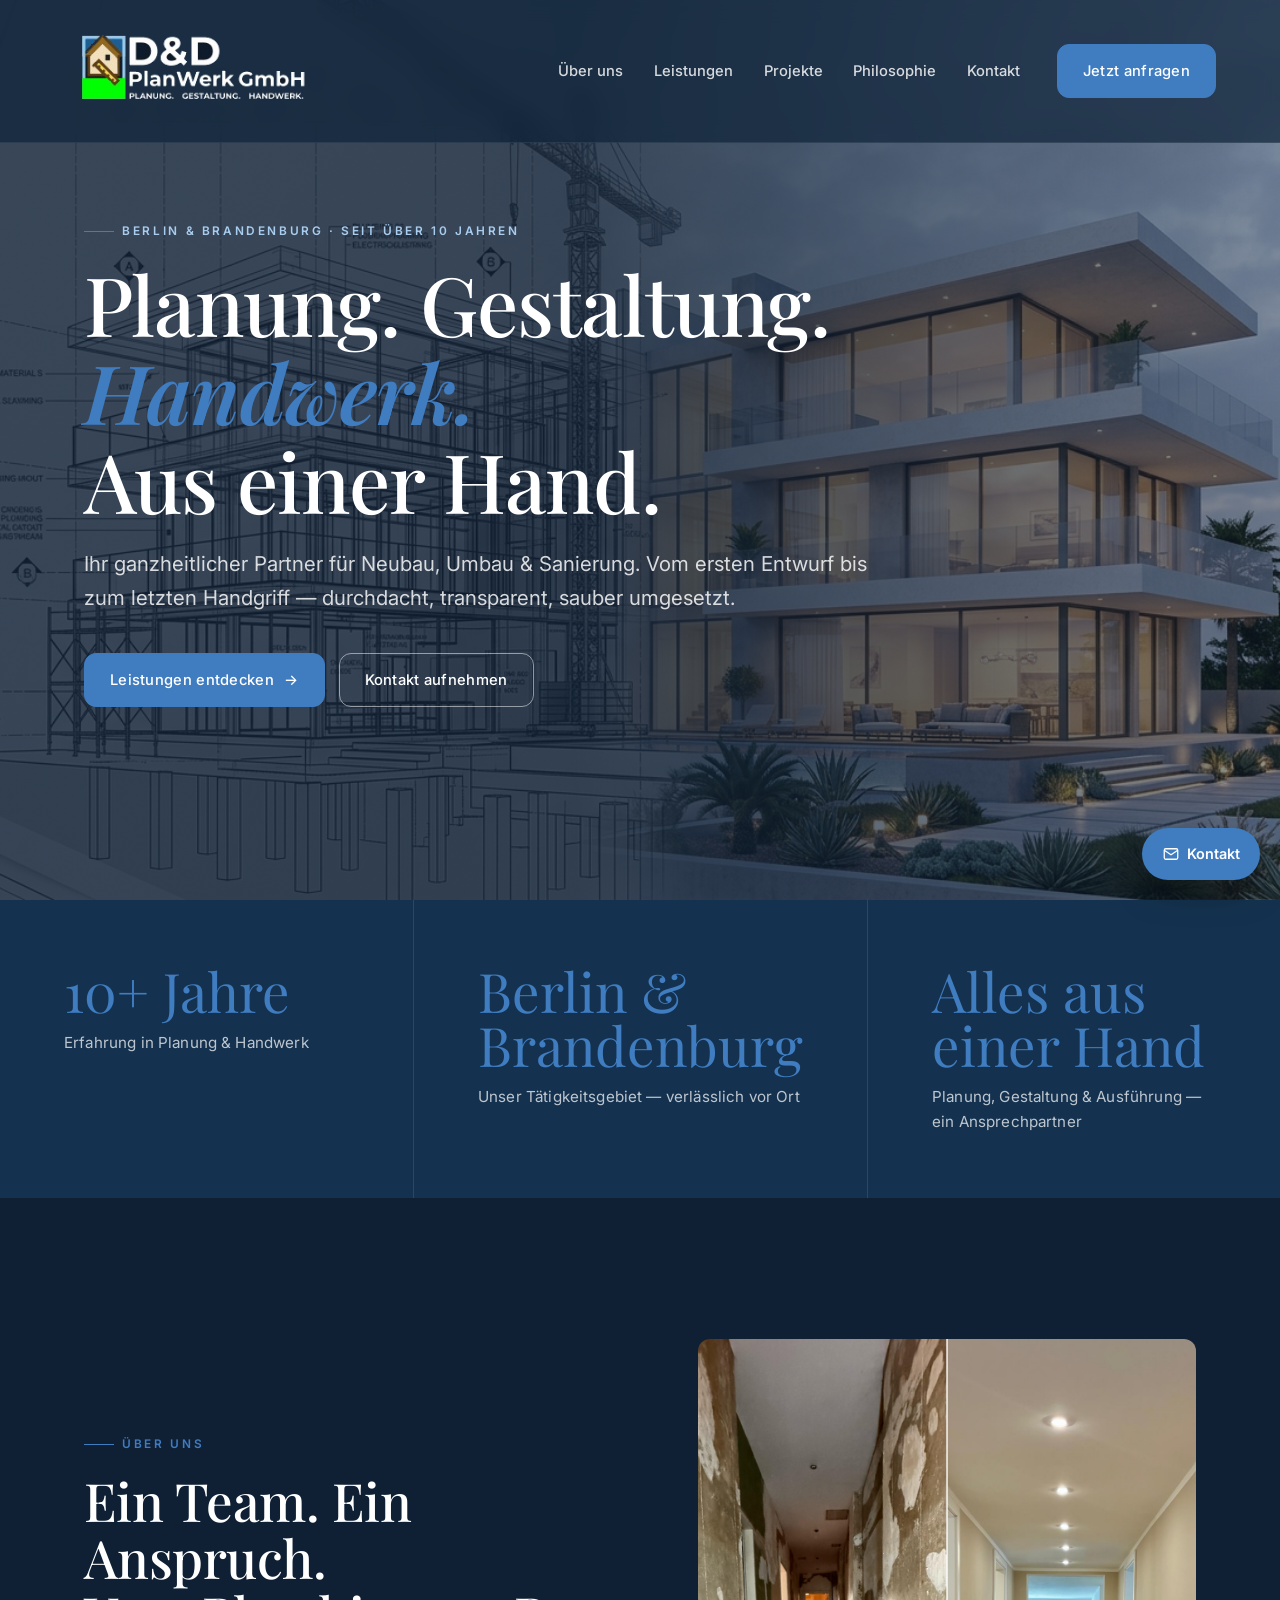
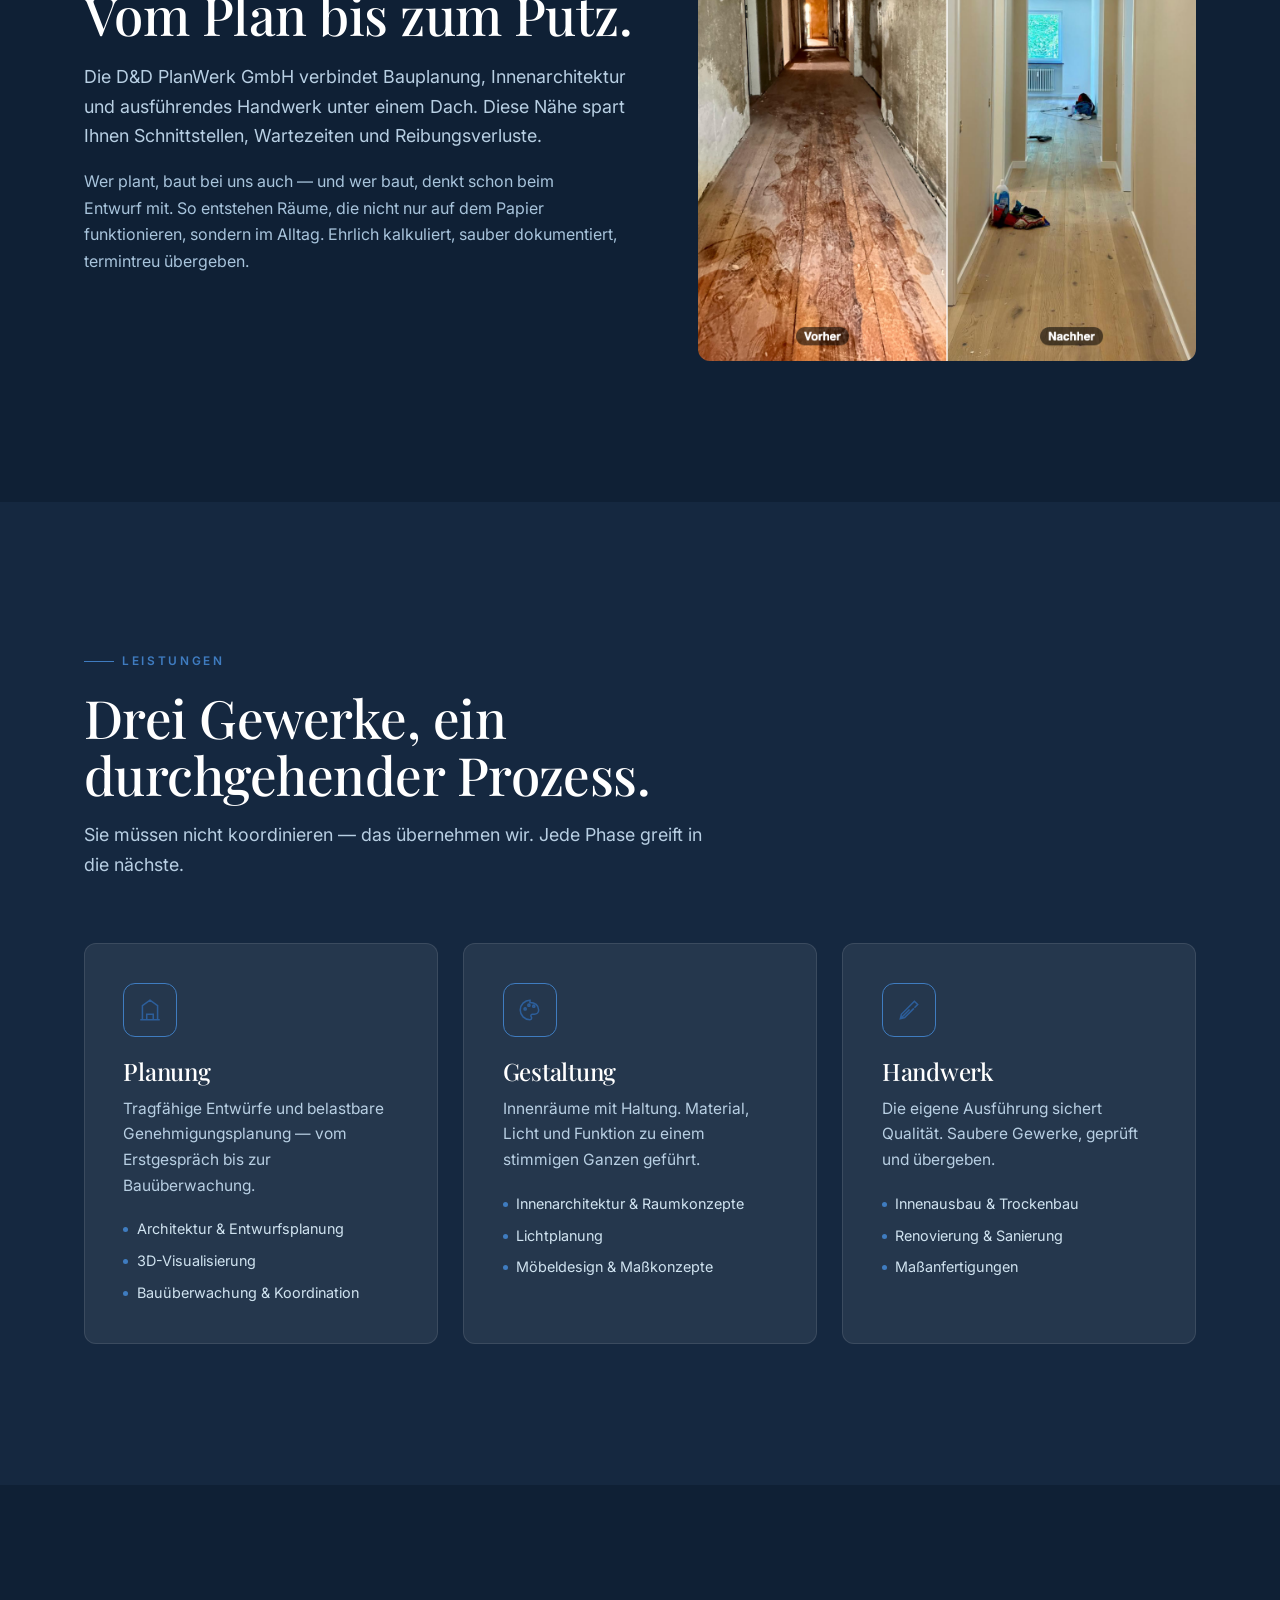
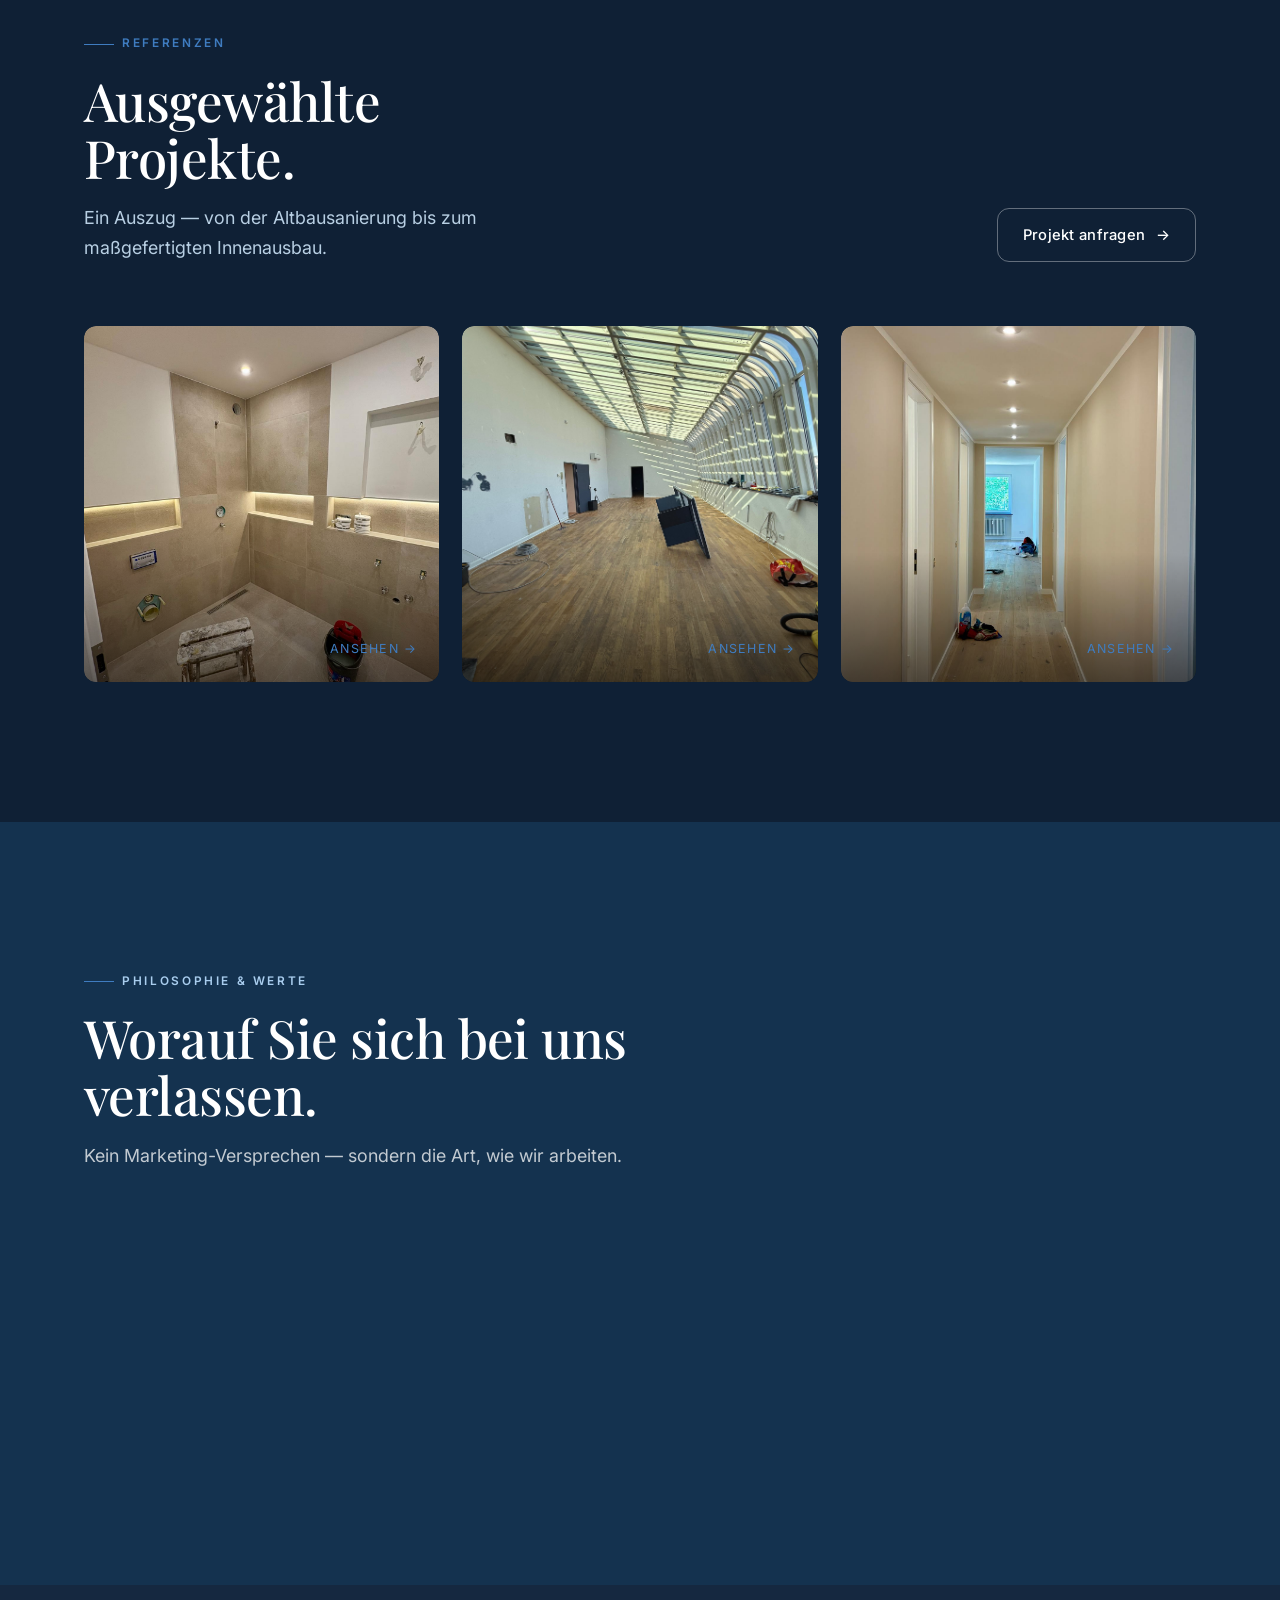
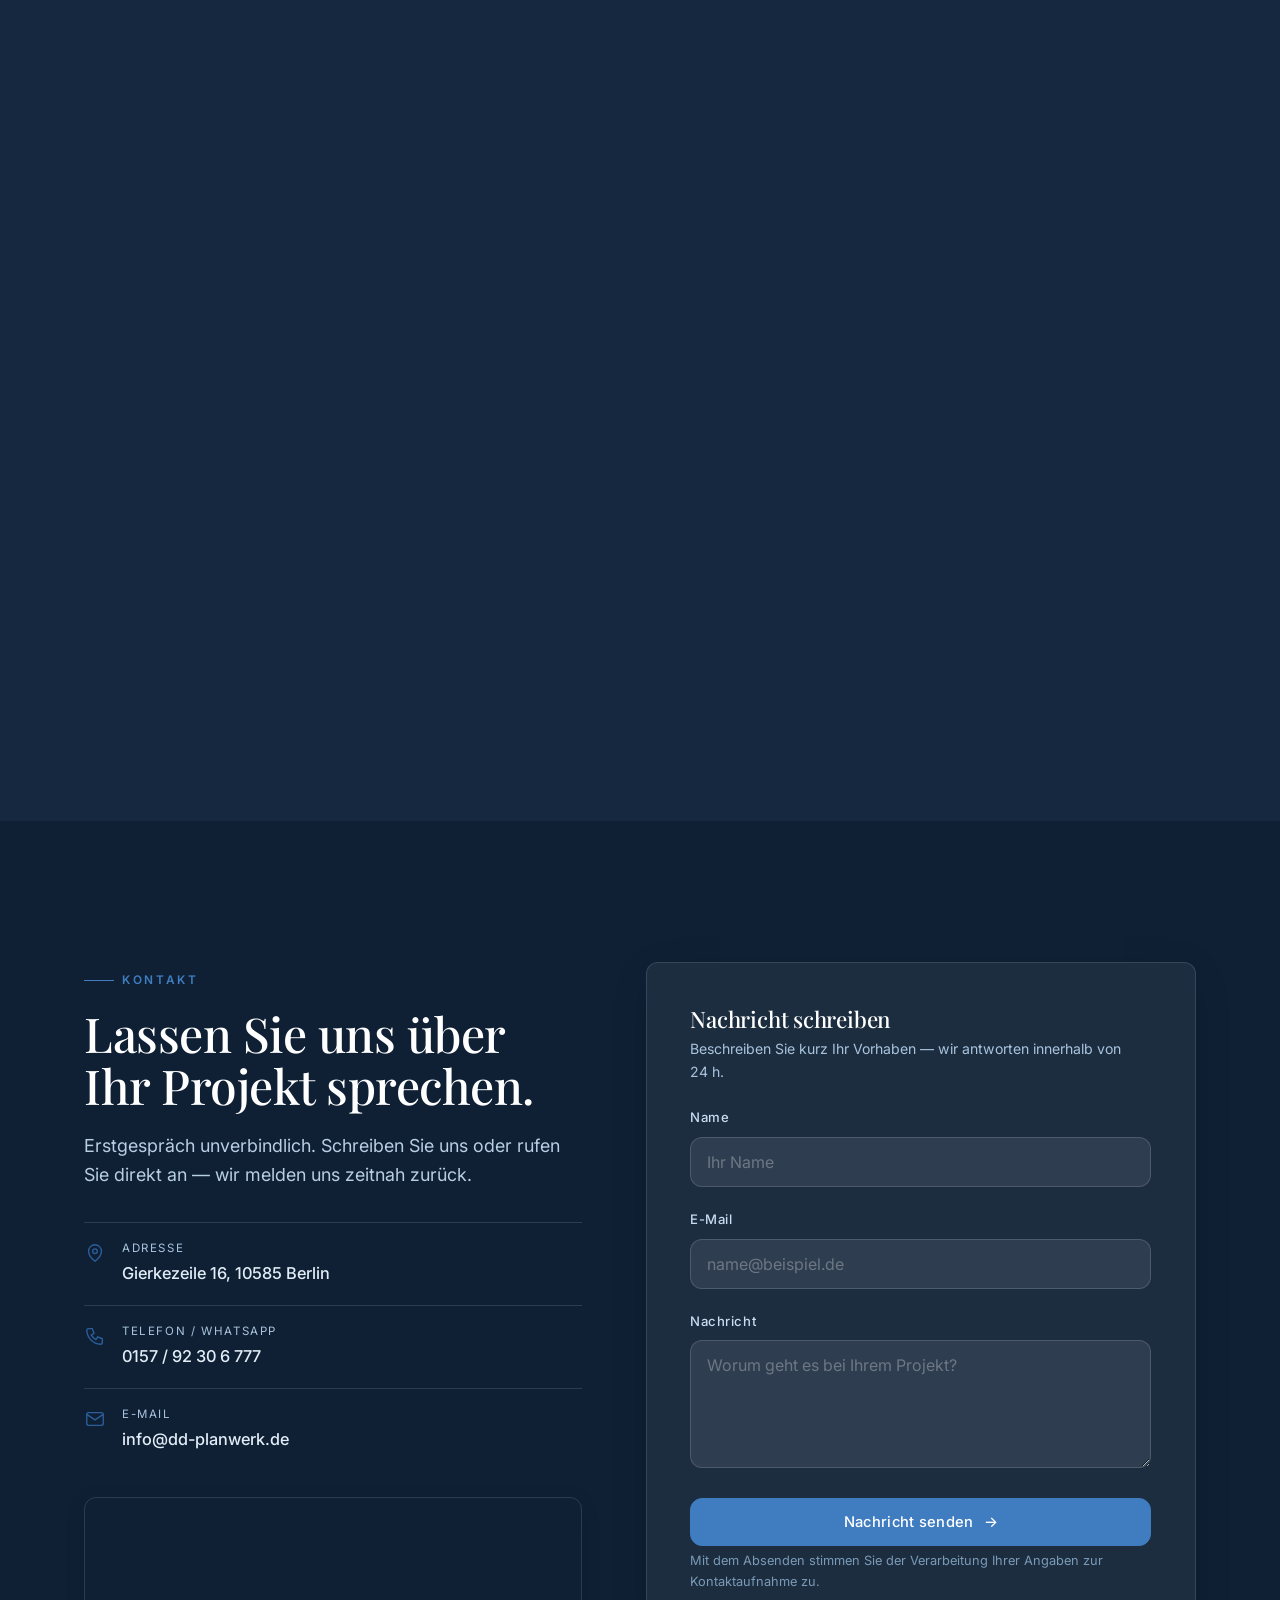
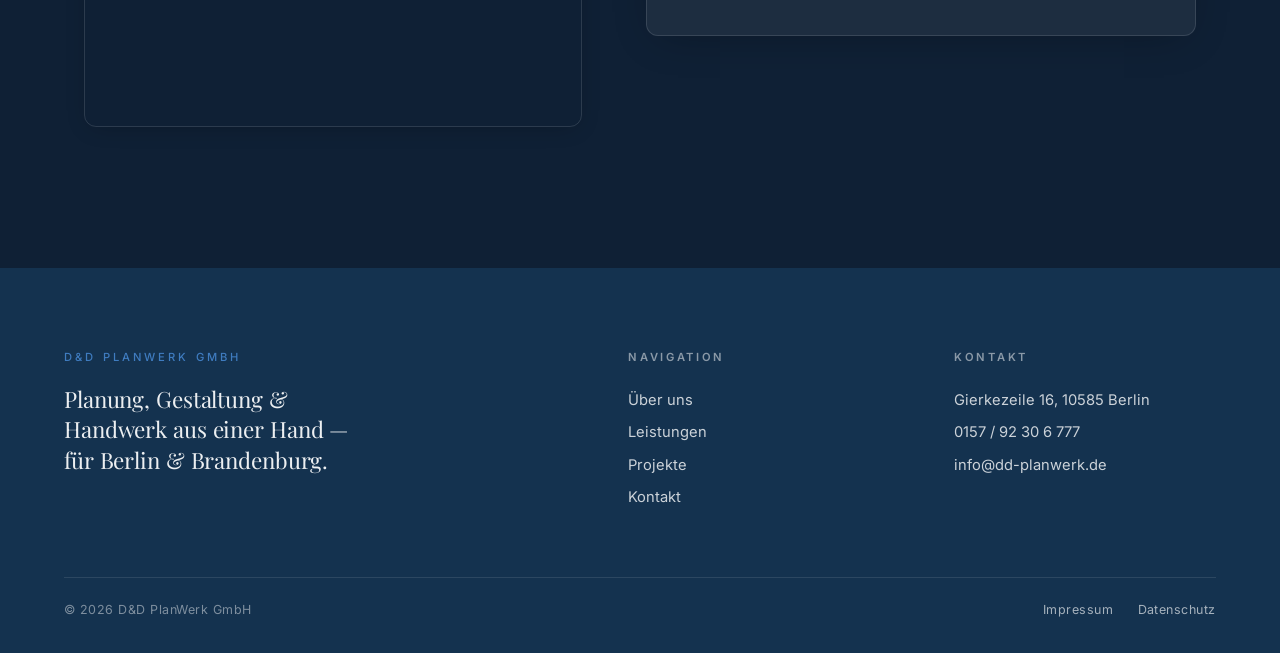
==== commit b4d581ec: "Add files via upload" ====
--- a/index.html
+++ b/index.html
@@ -9,12 +9,23 @@
 <link rel="preconnect" href="https://fonts.gstatic.com" crossorigin>
 <link href="https://fonts.googleapis.com/css2?family=Playfair+Display:ital,wght@0,400;0,500;0,600;0,700;1,400&family=Inter:wght@300;400;500;600&display=swap" rel="stylesheet">
 <link rel="stylesheet" href="assets/styles.css">
+<template id="__bundler_thumbnail" data-bg-color="#0f2035">
+  <svg viewBox="0 0 1200 800" xmlns="http://www.w3.org/2000/svg">
+    <rect width="1200" height="800" fill="#0f2035"/>
+    <rect x="80" y="80" width="200" height="40" rx="4" fill="#3f7cc0" opacity=".6"/>
+    <rect x="80" y="200" width="520" height="60" rx="4" fill="#fff" opacity=".9"/>
+    <rect x="80" y="280" width="400" height="60" rx="4" fill="#fff" opacity=".9"/>
+    <rect x="80" y="360" width="320" height="60" rx="4" fill="#3f7cc0" opacity=".8"/>
+    <rect x="80" y="460" width="180" height="48" rx="4" fill="#3f7cc0"/>
+    <rect x="280" y="460" width="180" height="48" rx="4" fill="none" stroke="rgba(255,255,255,.4)" stroke-width="2"/>
+  </svg>
+</template>
 </head>
 <body data-hero="light">
 
 <!-- ============================== NAV ============================== -->
 <nav class="nav" id="nav">
-  <a href="#top" class="nav__logo" aria-label="D&D PlanWerk Startseite"><img src="assets/dd-planwerk-logo.svg" alt="D&D PlanWerk"></a>
+  <a href="#top" class="nav__logo" aria-label="D&D PlanWerk Startseite"><img src="assets/dd-planwerk-logo.png" alt="D&D PlanWerk"></a>
   <div class="nav__links" id="navlinks">
     <a class="lnk" href="#ueber">Über uns</a>
     <a class="lnk" href="#leistungen">Leistungen</a>
@@ -29,8 +40,6 @@
 
 <!-- ============================== HERO ============================== -->
 <header class="hero" id="top">
-  <div class="hero__bg"><div class="ph" data-label="Platzhalter · Hero — Architektur / Interior · euer Projektfoto (≥ 1600×900)"></div></div>
-  <div class="hero__scrim"></div>
   <div class="hero__inner">
     <span class="eyebrow reveal">Berlin & Brandenburg · seit über 10 Jahren</span>
     <h1 class="reveal" data-d="1">Planung. Gestaltung. <span class="gold">Handwerk.</span><br>Aus einer Hand.</h1>
@@ -354,7 +363,7 @@
   </div>
   <div class="tw-row">
     <span>Akzentfarbe</span>
-    <div class="seg" data-key="accent"><button data-val="gold">Gold</button><button data-val="sage">Salbeigrün</button></div>
+    <div class="seg" data-key="accent"><button data-val="blau">Blau</button><button data-val="hell">Hellblau</button></div>
   </div>
   <div class="tw-row">
     <span>Eckenstil</span>
@@ -376,19 +385,19 @@
 
 /* ---------- Tweakable defaults (host-persisted) ---------- */
 const TWEAKS = /*EDITMODE-BEGIN*/{
-  "hero": "light",
-  "accent": "gold",
+  "hero": "dark",
+  "accent": "blau",
   "corners": "soft"
 }/*EDITMODE-END*/;
 
 const ACCENTS = {
-  gold:{a:"#c9a84c",d:"#a8862f",t:"rgba(201,168,76,.12)"},
-  sage:{a:"#8a9a5b",d:"#6c7b41",t:"rgba(138,154,91,.14)"}
+  blau:{a:"#3f7cc0",d:"#2c5e9b",t:"rgba(63,124,192,.12)"},
+  hell:{a:"#6fa8dc",d:"#3f7cc0",t:"rgba(111,168,220,.16)"}
 };
 
 function applyTweaks(){
   document.body.setAttribute('data-hero', TWEAKS.hero);
-  const ac = ACCENTS[TWEAKS.accent] || ACCENTS.gold;
+  const ac = ACCENTS[TWEAKS.accent] || ACCENTS.blau;
   document.documentElement.style.setProperty('--gold', ac.a);
   document.documentElement.style.setProperty('--gold-deep', ac.d);
   document.documentElement.style.setProperty('--gold-tint', ac.t);
--- a/assets/styles.css
+++ b/assets/styles.css
@@ -1,36 +1,36 @@
 /* ============================================================
    DESIGN SYSTEM — D&D PlanWerk
-   Palette : Anthrazit #1a1a1a · warmes Papierweiß · Gold #c9a84c
+   Palette : Tiefblau #14324f · Weiß / Hellblau · Akzentblau #3f7cc0
    Type    : Playfair Display (Headlines) · Inter (Fließtext)
    ============================================================ */
 :root{
-  --ink:#1a1a1a;
-  --ink-2:#2b2b2b;
-  --ink-soft:#55514c;
-  --line:#e4dfd6;
-  --paper:#ffffff;
-  --paper-2:#f6f3ec;       /* warmes off-white */
-  --paper-3:#efe9dd;       /* placeholder ground */
-  --gold:#c9a84c;          /* Akzent (Tweak-bar) */
-  --gold-deep:#a8862f;
-  --gold-tint:rgba(201,168,76,.12);
+  --ink:#14324f;           /* tiefes, ruhiges Navy */
+  --ink-2:#1d4368;
+  --ink-soft:#a8c4dc;      /* weiches Blaugrau auf Dunkel */
+  --line:rgba(255,255,255,.12);
+  --paper:#0f2035;          /* dunkles Blau */
+  --paper-2:#152840;        /* etwas anderes Dunkelblau */
+  --paper-3:#1c3553;        /* placeholder ground */
+  --gold:#3f7cc0;          /* Akzent (Tweak-bar) */
+  --gold-deep:#2c5e9b;
+  --gold-tint:rgba(63,124,192,.12);
   --radius:0px;            /* Eckenstil (Tweak-bar) */
   --container:1240px;
   --gut:clamp(20px,5vw,64px);
-  --maxc:#1a1a1a;
+  --maxc:#14324f;
 }
 *{box-sizing:border-box;margin:0;padding:0}
 html{scroll-behavior:smooth}
 body{
   font-family:'Inter',system-ui,sans-serif;
-  color:var(--ink);
+  color:#e2edf6;
   background:var(--paper);
   line-height:1.65;
   -webkit-font-smoothing:antialiased;
   text-rendering:optimizeLegibility;
   overflow-x:hidden;
 }
-h1,h2,h3,h4{font-family:'Playfair Display',Georgia,serif;font-weight:500;line-height:1.08;letter-spacing:-.01em;color:var(--ink)}
+h1,h2,h3,h4{font-family:'Playfair Display',Georgia,serif;font-weight:500;line-height:1.08;letter-spacing:-.01em;color:#fff}
 p{text-wrap:pretty}
 a{color:inherit;text-decoration:none}
 img{display:block;max-width:100%}
@@ -40,11 +40,11 @@
 .wrap{max-width:var(--container);margin:0 auto;padding-inline:var(--gut)}
 .eyebrow{
   font-family:'Inter',sans-serif;font-weight:600;font-size:.74rem;
-  letter-spacing:.22em;text-transform:uppercase;color:var(--gold-deep);
+  letter-spacing:.22em;text-transform:uppercase;color:var(--gold);
   display:inline-flex;align-items:center;gap:.7em;margin-bottom:1.1rem;
 }
 .eyebrow::before{content:"";width:30px;height:1px;background:var(--gold)}
-.lead{font-size:clamp(1.05rem,1.4vw,1.18rem);color:var(--ink-soft);max-width:62ch}
+.lead{font-size:clamp(1.05rem,1.4vw,1.18rem);color:#b8cfe3;max-width:62ch}
 
 /* ---------- Buttons ---------- */
 .btn{
@@ -58,10 +58,10 @@
 .btn:hover{transform:translateY(-3px);box-shadow:0 14px 30px -14px rgba(0,0,0,.45)}
 .btn .arr{transition:transform .35s}
 .btn:hover .arr{transform:translateX(5px)}
-.btn--gold{--bg:var(--gold);--fg:#1a1a1a;--bd:var(--gold)}
+.btn--gold{--bg:var(--gold);--fg:#fff;--bd:var(--gold)}
 .btn--gold:hover{--bg:var(--gold-deep);--bd:var(--gold-deep);--fg:#fff}
-.btn--ghost{--bg:transparent;--fg:var(--ink);--bd:#cfc8bb}
-.btn--ghost:hover{--bg:var(--ink);--fg:#fff;--bd:var(--ink)}
+.btn--ghost{--bg:transparent;--fg:#fff;--bd:rgba(255,255,255,.35)}
+.btn--ghost:hover{--bg:#fff;--fg:var(--ink);--bd:#fff}
 .btn--ghost-light{--bg:transparent;--fg:#fff;--bd:rgba(255,255,255,.45)}
 .btn--ghost-light:hover{--bg:#fff;--fg:var(--ink);--bd:#fff}
 
@@ -86,52 +86,48 @@
 .nav{
   position:fixed;inset:0 0 auto 0;z-index:100;
   display:flex;align-items:center;justify-content:space-between;
-  padding:18px var(--gut);
-  background:rgba(255,255,255,.6);backdrop-filter:blur(10px);
-  border-bottom:1px solid transparent;
+  padding:6px var(--gut);
+  background:rgba(16,37,59,.72);backdrop-filter:blur(10px);
+  border-bottom:1px solid rgba(255,255,255,.08);
   transition:background .4s,box-shadow .4s,border-color .4s,padding .4s;
 }
-.nav.scrolled{background:rgba(255,255,255,.94);box-shadow:0 1px 0 rgba(0,0,0,.04),0 18px 40px -34px rgba(0,0,0,.5);border-color:var(--line);padding-block:13px}
-.nav__logo img{height:46px;width:auto;transition:height .4s}
-.nav.scrolled .nav__logo img{height:40px}
+.nav.scrolled{background:rgba(13,30,48,.95);box-shadow:0 1px 0 rgba(0,0,0,.2),0 18px 40px -34px rgba(0,0,0,.7);border-color:rgba(255,255,255,.1);padding-block:6px}
+.nav__logo img{height:130px;width:auto;transition:height .4s}
+.nav.scrolled .nav__logo img{height:100px}
 .nav__links{display:flex;align-items:center;gap:clamp(18px,2.4vw,38px);margin-left:auto}
 .nav__links a.lnk{
-  font-size:.92rem;font-weight:500;color:var(--ink-2);position:relative;padding:4px 0;
+  font-size:.92rem;font-weight:500;color:rgba(255,255,255,.82);position:relative;padding:4px 0;
 }
 .nav__links a.lnk::after{content:"";position:absolute;left:0;bottom:0;height:1.5px;width:0;background:var(--gold);transition:width .35s}
-.nav__links a.lnk:hover{color:var(--ink)}
+.nav__links a.lnk:hover{color:#fff}
 .nav__links a.lnk:hover::after{width:100%}
 .nav__cta{margin-left:6px}
 .nav__burger{display:none;flex-direction:column;gap:5px;background:none;border:0;cursor:pointer;padding:8px}
-.nav__burger span{width:24px;height:2px;background:var(--ink);transition:.35s}
+.nav__burger span{width:24px;height:2px;background:#fff;transition:.35s}
 .nav.open .nav__burger span:nth-child(1){transform:translateY(7px) rotate(45deg)}
 .nav.open .nav__burger span:nth-child(2){opacity:0}
 .nav.open .nav__burger span:nth-child(3){transform:translateY(-7px) rotate(-45deg)}
 
 /* ============================================================ HERO */
-.hero{position:relative;min-height:100svh;display:flex;align-items:center;isolation:isolate}
-.hero__bg{position:absolute;inset:0;z-index:-2}
-.hero__bg .ph{position:absolute;inset:0;border-radius:0;align-items:flex-end;justify-content:flex-end}
-.hero__scrim{position:absolute;inset:0;z-index:-1;transition:background .5s}
-/* dark hero (default) */
-body[data-hero="dark"] .hero__scrim{background:linear-gradient(105deg,rgba(15,15,15,.86) 0%,rgba(20,20,20,.62) 48%,rgba(20,20,20,.30) 100%)}
-body[data-hero="dark"] .hero__bg .ph{background:#1c1c1c;background-image:repeating-linear-gradient(135deg,rgba(255,255,255,.045) 0 2px,transparent 2px 14px)}
-body[data-hero="dark"] .hero, body[data-hero="dark"] .hero h1{color:#fff}
-body[data-hero="dark"] .hero .lead{color:rgba(255,255,255,.82)}
-body[data-hero="dark"] .hero .eyebrow{color:#e7cd86}
-body[data-hero="dark"] .hero .hero__cta-ghost{--bg:transparent;--fg:#fff;--bd:rgba(255,255,255,.5)}
-body[data-hero="dark"] .hero .hero__cta-ghost:hover{--bg:#fff;--fg:var(--ink);--bd:#fff}
-/* light hero */
-body[data-hero="light"] .hero__scrim{background:linear-gradient(105deg,rgba(246,243,236,.94) 0%,rgba(246,243,236,.74) 46%,rgba(246,243,236,.34) 100%)}
-body[data-hero="light"] .hero__bg .ph{background:var(--paper-3)}
-body[data-hero="light"] .hero h1{color:var(--ink)}
-body[data-hero="light"] .hero .lead{color:var(--ink-soft)}
+.hero{position:relative;min-height:100svh;display:flex;align-items:center;background:var(--ink);background-image:url('../assets/hero-bg.png');background-size:cover;background-position:center;}
+.hero::before{content:"";position:absolute;inset:0;background:linear-gradient(to right, rgba(15,32,53,.82) 45%, rgba(15,32,53,.45) 100%);z-index:0}
+.hero__inner{position:relative;z-index:1}
+.hero, .hero h1{color:#fff}
+.hero .lead{color:rgba(255,255,255,.82)}
+.hero .eyebrow{color:#a9cdee}
+.hero .hero__cta-ghost{--bg:transparent;--fg:#fff;--bd:rgba(255,255,255,.5)}
+.hero .hero__cta-ghost:hover{--bg:#fff;--fg:var(--ink);--bd:#fff}
 
 .hero__inner{max-width:var(--container);margin:0 auto;padding:140px var(--gut) 120px;width:100%}
 .hero h1{font-size:clamp(2.6rem,6.4vw,5.3rem);max-width:16ch;margin-bottom:1.4rem}
 .hero h1 .gold{color:var(--gold);font-style:italic;font-weight:600}
 .hero .lead{margin-bottom:2.4rem;font-size:clamp(1.1rem,1.6vw,1.32rem)}
 .hero__btns{display:flex;flex-wrap:wrap;gap:14px}
+
+@media(max-width:560px){
+  .hero__btns{flex-direction:column;align-items:stretch}
+  .hero__btns .btn{justify-content:center}
+}
 
 /* ============================================================ FACTS */
 .facts{background:var(--ink);color:#fff}
@@ -158,20 +154,20 @@
 /* LEISTUNGEN */
 .cards{display:grid;grid-template-columns:repeat(3,1fr);gap:clamp(18px,2vw,26px);margin-top:clamp(40px,5vw,64px)}
 .card{
-  background:var(--paper);border:1px solid var(--line);border-radius:var(--radius);
+  background:rgba(255,255,255,.05);border:1px solid rgba(255,255,255,.1);border-radius:var(--radius);
   padding:clamp(28px,3vw,40px);position:relative;overflow:hidden;
   transition:transform .4s cubic-bezier(.2,.8,.2,1),box-shadow .4s,border-color .4s;
 }
-.sec--paper .card{background:#fff}
+.sec--paper .card{background:rgba(255,255,255,.07)}
 .card::before{content:"";position:absolute;left:0;top:0;height:3px;width:0;background:var(--gold);transition:width .45s}
 .card:hover{transform:translateY(-8px);box-shadow:0 30px 60px -38px rgba(0,0,0,.4);border-color:transparent}
 .card:hover::before{width:100%}
 .card__ix{width:54px;height:54px;border:1px solid var(--gold);border-radius:var(--radius);display:grid;place-items:center;color:var(--gold-deep);margin-bottom:22px}
 .card__ix svg{width:26px;height:26px;stroke:currentColor;stroke-width:1.4;fill:none}
 .card h3{font-size:1.5rem;margin-bottom:.7rem}
-.card p{color:var(--ink-soft);font-size:.97rem}
+.card p{color:#b8cfe3;font-size:.97rem}
 .card ul{list-style:none;margin-top:1.2rem;display:flex;flex-direction:column;gap:.5rem}
-.card li{font-size:.9rem;color:var(--ink-2);display:flex;gap:.6em;align-items:baseline}
+.card li{font-size:.9rem;color:#d0e3f0;display:flex;gap:.6em;align-items:baseline}
 .card li::before{content:"";width:5px;height:5px;background:var(--gold);border-radius:50%;flex:none;transform:translateY(-2px)}
 
 /* PROJEKTE */
@@ -196,7 +192,7 @@
 
 /* PHILOSOPHIE */
 .phil{background:var(--ink);color:#fff}
-.phil .eyebrow{color:#e7cd86}
+.phil .eyebrow{color:#a9cdee}
 .phil h2{color:#fff}
 .phil .lead{color:rgba(255,255,255,.74)}
 .phil__grid{display:grid;grid-template-columns:repeat(3,1fr);gap:clamp(24px,3vw,48px);margin-top:clamp(46px,6vw,72px)}
@@ -208,16 +204,16 @@
 
 /* TESTIMONIALS */
 .quotes{display:grid;grid-template-columns:repeat(3,1fr);gap:clamp(18px,2vw,26px);margin-top:clamp(40px,5vw,64px)}
-.quote{background:var(--paper);border:1px solid var(--line);border-radius:var(--radius);padding:clamp(28px,3vw,38px);display:flex;flex-direction:column}
-.sec--paper .quote{background:#fff}
+.quote{background:rgba(255,255,255,.06);border:1px solid rgba(255,255,255,.1);border-radius:var(--radius);padding:clamp(28px,3vw,38px);display:flex;flex-direction:column}
+.sec--paper .quote{background:rgba(255,255,255,.08)}
 .quote__mark{font-family:'Playfair Display',serif;font-size:3.4rem;line-height:.6;color:var(--gold);height:30px}
-.quote p{font-size:1.05rem;color:var(--ink-2);margin:14px 0 24px;flex:1}
+.quote p{font-size:1.05rem;color:#d0e3f0;margin:14px 0 24px;flex:1}
 .quote__who{display:flex;align-items:center;gap:14px}
 .quote__av{
   width:50px;height:50px;border-radius:50%;flex:none;
-  background:linear-gradient(140deg,#f6f0e0 0%,#ece0c5 100%);
+  background:linear-gradient(140deg,rgba(63,124,192,.25) 0%,rgba(44,94,155,.35) 100%);
   border:1px solid var(--gold);
-  box-shadow:inset 0 0 0 3px #fff, 0 8px 20px -12px rgba(168,134,47,.55);
+  box-shadow:inset 0 0 0 3px rgba(255,255,255,.06), 0 8px 20px -12px rgba(44,94,155,.45);
   display:grid;place-items:center;
   position:relative;
 }
@@ -226,45 +222,46 @@
   font-family:'Playfair Display',Georgia,serif;
   font-weight:600;font-style:italic;
   font-size:1.02rem;letter-spacing:.01em;
-  color:var(--gold-deep);
+  color:var(--gold);
   line-height:1;
 }
-.quote__who b{display:block;font-size:.95rem}
-.quote__who span{font-size:.82rem;color:var(--ink-soft)}
+.quote__who b{display:block;font-size:.95rem;color:#fff}
+.quote__who span{font-size:.82rem;color:#a8c4dc}
 .stars{color:var(--gold);font-size:.85rem;letter-spacing:2px;margin-bottom:2px}
 
 /* KONTAKT */
 .contact{display:grid;grid-template-columns:.95fr 1.05fr;gap:clamp(36px,5vw,72px);align-items:start}
 .contact__info h2{font-size:clamp(2rem,4vw,3rem);margin-bottom:1.2rem}
 .cinfo{display:flex;flex-direction:column;gap:2px;margin-top:2rem}
-.cinfo a,.cinfo div{display:flex;gap:16px;align-items:flex-start;padding:16px 0;border-top:1px solid var(--line)}
+.cinfo a,.cinfo div{display:flex;gap:16px;align-items:flex-start;padding:16px 0;border-top:1px solid rgba(255,255,255,.12)}
 .cinfo .ic{width:22px;height:22px;color:var(--gold-deep);flex:none;margin-top:3px}
 .cinfo .ic svg{width:22px;height:22px;stroke:currentColor;stroke-width:1.5;fill:none}
-.cinfo small{display:block;font-size:.72rem;letter-spacing:.14em;text-transform:uppercase;color:var(--ink-soft);margin-bottom:2px}
+.cinfo small{display:block;font-size:.72rem;letter-spacing:.14em;text-transform:uppercase;color:#a8c4dc;margin-bottom:2px}
 .cinfo b{font-weight:500;font-size:1.02rem}
-.map{margin-top:28px;border-radius:var(--radius);overflow:hidden;border:1px solid var(--line);height:230px;box-shadow:0 4px 24px -8px rgba(0,0,0,.1)}
+.map{margin-top:28px;border-radius:var(--radius);overflow:hidden;border:1px solid rgba(255,255,255,.12);height:230px;box-shadow:0 4px 24px -8px rgba(0,0,0,.3)}
 .map iframe{width:100%;height:100%;border:0;display:block}
 
-.form{background:#fff;border:1px solid var(--line);border-radius:var(--radius);padding:clamp(28px,3.4vw,44px);box-shadow:0 8px 40px -12px rgba(0,0,0,.08)}
+.form{background:rgba(255,255,255,.06);border:1px solid rgba(255,255,255,.12);border-radius:var(--radius);padding:clamp(28px,3.4vw,44px);box-shadow:0 8px 40px -12px rgba(0,0,0,.3)}
 .form__head{margin-bottom:24px}
-.form__head h3{font-family:'Playfair Display',Georgia,serif;font-size:1.4rem;font-weight:500;margin:0 0 6px}
-.form__head p{font-size:.88rem;color:var(--ink-soft);margin:0}
-.sec--paper .form{background:#fff}
+.form__head h3{font-family:'Playfair Display',Georgia,serif;font-size:1.4rem;font-weight:500;margin:0 0 6px;color:#fff}
+.form__head p{font-size:.88rem;color:#a8c4dc;margin:0}
+.sec--paper .form{background:rgba(255,255,255,.08)}
 .field{margin-bottom:22px}
-.field label{display:block;font-size:.82rem;font-weight:500;letter-spacing:.04em;margin-bottom:8px;color:var(--ink-2)}
+.field label{display:block;font-size:.82rem;font-weight:500;letter-spacing:.04em;margin-bottom:8px;color:#c8ddef}
 .field input,.field textarea{
-  width:100%;font-family:inherit;font-size:1rem;color:var(--ink);
-  padding:14px 16px;background:var(--paper-2);border:1px solid var(--line);border-radius:var(--radius);
+  width:100%;font-family:inherit;font-size:1rem;color:#e8f3fa;
+  padding:14px 16px;background:rgba(255,255,255,.08);border:1px solid rgba(255,255,255,.15);border-radius:var(--radius);
   transition:border-color .25s,background .25s,box-shadow .25s;
 }
-.sec--paper .field input,.sec--paper .field textarea{background:#faf8f3}
+.field input::placeholder,.field textarea::placeholder{color:rgba(255,255,255,.3)}
+.sec--paper .field input,.sec--paper .field textarea{background:rgba(255,255,255,.1)}
 .field textarea{resize:vertical;min-height:128px}
-.field input:focus,.field textarea:focus{outline:none;border-color:var(--gold);background:#fff;box-shadow:0 0 0 3px var(--gold-tint)}
+.field input:focus,.field textarea:focus{outline:none;border-color:var(--gold);background:rgba(63,124,192,.15);box-shadow:0 0 0 3px var(--gold-tint)}
 .field.invalid input,.field.invalid textarea{border-color:#c0584a;background:#fdf3f1}
 .field .err{display:none;color:#c0584a;font-size:.8rem;margin-top:6px}
 .field.invalid .err{display:block}
-.form__note{font-size:.8rem;color:var(--ink-soft);margin-top:4px}
-.form__ok{display:none;align-items:center;gap:12px;padding:16px 18px;background:var(--gold-tint);border:1px solid var(--gold);border-radius:var(--radius);color:var(--ink);font-size:.95rem;margin-bottom:20px}
+.form__note{font-size:.8rem;color:#7a9ab5;margin-top:4px}
+.form__ok{display:none;align-items:center;gap:12px;padding:16px 18px;background:var(--gold-tint);border:1px solid var(--gold);border-radius:var(--radius);color:#fff;font-size:.95rem;margin-bottom:20px}
 .form__ok.show{display:flex;animation:pop .5s}
 @keyframes pop{from{opacity:0;transform:translateY(-8px)}to{opacity:1;transform:none}}
 
@@ -324,21 +321,21 @@
 /* ============================================================ LEGAL OVERLAY */
 .legal{position:fixed;inset:0;z-index:200;display:none;align-items:flex-start;justify-content:center;padding:max(4vh,28px) var(--gut);overflow-y:auto;background:rgba(20,20,20,.5);backdrop-filter:blur(4px)}
 .legal.show{display:flex;animation:pop .35s}
-.legal__panel{background:var(--paper);max-width:760px;width:100%;border-radius:var(--radius);box-shadow:0 40px 100px -30px rgba(0,0,0,.6);padding:clamp(28px,5vw,56px);position:relative}
-.legal__close{position:sticky;top:0;float:right;margin:-8px -8px 0 0;width:42px;height:42px;border:1px solid var(--line);background:var(--paper);border-radius:var(--radius);font-size:1.3rem;line-height:1;cursor:pointer;color:var(--ink-2);transition:.25s;z-index:2}
+.legal__panel{background:#0f2035;max-width:760px;width:100%;border-radius:var(--radius);box-shadow:0 40px 100px -30px rgba(0,0,0,.6);padding:clamp(28px,5vw,56px);position:relative;border:1px solid rgba(255,255,255,.1)}
+.legal__close{position:sticky;top:0;float:right;margin:-8px -8px 0 0;width:42px;height:42px;border:1px solid rgba(255,255,255,.15);background:#152840;border-radius:var(--radius);font-size:1.3rem;line-height:1;cursor:pointer;color:#a8c4dc;transition:.25s;z-index:2}
 .legal__close:hover{background:var(--ink);color:#fff;border-color:var(--ink)}
 .legal__doc h2{font-size:clamp(1.7rem,3.6vw,2.5rem);margin-bottom:.4rem}
 .legal__doc .eyebrow{margin-bottom:.8rem}
-.legal__doc h3{font-family:'Inter',sans-serif;font-weight:600;font-size:1.02rem;letter-spacing:.01em;margin:1.9rem 0 .5rem;color:var(--ink)}
-.legal__doc p{color:var(--ink-soft);font-size:.96rem;margin-bottom:.6rem}
+.legal__doc h3{font-family:'Inter',sans-serif;font-weight:600;font-size:1.02rem;letter-spacing:.01em;margin:1.9rem 0 .5rem;color:#fff}
+.legal__doc p{color:#b8cfe3;font-size:.96rem;margin-bottom:.6rem}
 .legal__doc a{color:var(--gold-deep);text-decoration:underline;text-underline-offset:2px}
 .legal__doc ul{list-style:none;margin:.3rem 0 .8rem;padding:0;display:flex;flex-direction:column;gap:.35rem}
-.legal__doc li{color:var(--ink-soft);font-size:.94rem;padding-left:1.1em;position:relative}
+.legal__doc li{color:#b8cfe3;font-size:.94rem;padding-left:1.1em;position:relative}
 .legal__doc li::before{content:"·";position:absolute;left:0;color:var(--gold-deep);font-weight:700}
-.legal__doc .kv{color:var(--ink-2);font-size:.96rem;margin-bottom:.15rem}
-.legal__doc .kv b{font-weight:600;color:var(--ink)}
+.legal__doc .kv{color:#d0e3f0;font-size:.96rem;margin-bottom:.15rem}
+.legal__doc .kv b{font-weight:600;color:#fff}
 .legal__doc hr{border:0;border-top:1px solid var(--line);margin:2.2rem 0 0}
-.legal__doc .intro{font-size:1.02rem;color:var(--ink-2)}
+.legal__doc .intro{font-size:1.02rem;color:#d0e3f0}
 
 /* ============================================================ TWEAKS PANEL */
 #tweaks{position:fixed;right:18px;bottom:18px;z-index:1000;width:280px;background:#fff;border:1px solid var(--line);border-radius:10px;box-shadow:0 24px 60px -20px rgba(0,0,0,.4);padding:18px 18px 20px;display:none;font-family:'Inter',sans-serif}
@@ -348,7 +345,7 @@
 .tw-row{margin-bottom:16px}
 .tw-row>span{display:block;font-size:.72rem;letter-spacing:.05em;color:var(--ink-soft);margin-bottom:7px}
 .seg{display:flex;border:1px solid var(--line);border-radius:7px;overflow:hidden}
-.seg button{flex:1;background:#f6f3ec;border:0;padding:9px 6px;font-family:inherit;font-size:.82rem;color:var(--ink-2);cursor:pointer;transition:.2s}
+.seg button{flex:1;background:#eef5fb;border:0;padding:9px 6px;font-family:inherit;font-size:.82rem;color:var(--ink-2);cursor:pointer;transition:.2s}
 .seg button+button{border-left:1px solid var(--line)}
 .seg button.on{background:var(--ink);color:#fff}
 
@@ -357,7 +354,7 @@
   .nav__links{
     /* Vollflächiges Overlay — zuverlässig auf allen mobilen Browsern */
     position:fixed;inset:0;width:100%;min-height:100svh;
-    background:#fff;
+    background:#0d1e30;
     flex-direction:column;justify-content:flex-start;align-items:stretch;gap:0;
     padding:100px 40px 48px;
     transform:translateX(100%);
@@ -365,7 +362,7 @@
     overflow-y:auto;z-index:120;
   }
   .nav.open .nav__links{transform:none}
-  .nav__links a.lnk{font-size:1.25rem;font-weight:500;padding:18px 0;border-bottom:1px solid var(--line)}
+  .nav__links a.lnk{font-size:1.25rem;font-weight:500;padding:18px 0;border-bottom:1px solid rgba(255,255,255,.12)}
   .nav__links a.lnk::after{display:none}
   .nav__cta{margin:28px 0 0;justify-content:center;padding:1.1em;font-size:1rem}
   .nav__burger{display:flex;z-index:130;width:44px;height:44px;align-items:center;justify-content:center}
@@ -398,7 +395,7 @@
 .fab{
   position:fixed;right:20px;bottom:20px;z-index:90;
   display:inline-flex;align-items:center;gap:.5em;
-  padding:14px 20px;border-radius:999px;background:var(--gold);color:#1a1a1a;
+  padding:14px 20px;border-radius:999px;background:var(--gold);color:#fff;
   font-family:'Inter',sans-serif;font-weight:600;font-size:.9rem;border:0;cursor:pointer;
   box-shadow:0 16px 36px -12px rgba(0,0,0,.5);
   transform:translateY(0);transition:transform .35s cubic-bezier(.2,.8,.2,1),background .3s,color .3s;
@@ -453,7 +450,7 @@
   box-shadow:0 4px 14px -6px rgba(0,0,0,.35);
 }
 .gitem.is-vorher  .gitem__badge{background:rgba(26,26,26,.86);color:#fff}
-.gitem.is-nachher .gitem__badge{background:var(--gold);color:#1a1a1a}
+.gitem.is-nachher .gitem__badge{background:var(--gold);color:#fff}
 .gitem.is-prozess .gitem__badge{background:rgba(255,255,255,.94);color:var(--ink)}
 /* highlight pair: nachher gets a thin gold rule on the left */
 .gitem.is-nachher .gitem__pic{box-shadow:inset 3px 0 0 var(--gold), 0 22px 50px -32px rgba(0,0,0,.35)}
@@ -523,7 +520,7 @@
   background:rgba(255,255,255,.94);color:var(--ink);
 }
 .lb__badge.is-vorher{background:rgba(26,26,26,.86);color:#fff}
-.lb__badge.is-nachher{background:var(--gold);color:#1a1a1a}
+.lb__badge.is-nachher{background:var(--gold);color:#fff}
 .lb__cap{
   display:flex;align-items:center;gap:18px;flex-wrap:wrap;justify-content:center;
   font-family:'Inter',sans-serif;font-size:.95rem;color:rgba(255,255,255,.86);
@@ -543,7 +540,7 @@
   transition:background .2s,border-color .2s,transform .2s;
   font-family:'Inter',sans-serif;font-weight:300;
 }
-.lb__close:hover,.lb__nav:hover{background:var(--gold);color:#1a1a1a;border-color:var(--gold)}
+.lb__close:hover,.lb__nav:hover{background:var(--gold);color:#fff;border-color:var(--gold)}
 .lb__close{top:24px;right:24px;font-size:1.8rem}
 .lb__nav{top:50%;transform:translateY(-50%);width:56px;height:56px;font-size:2rem}
 .lb__nav--prev{left:24px}
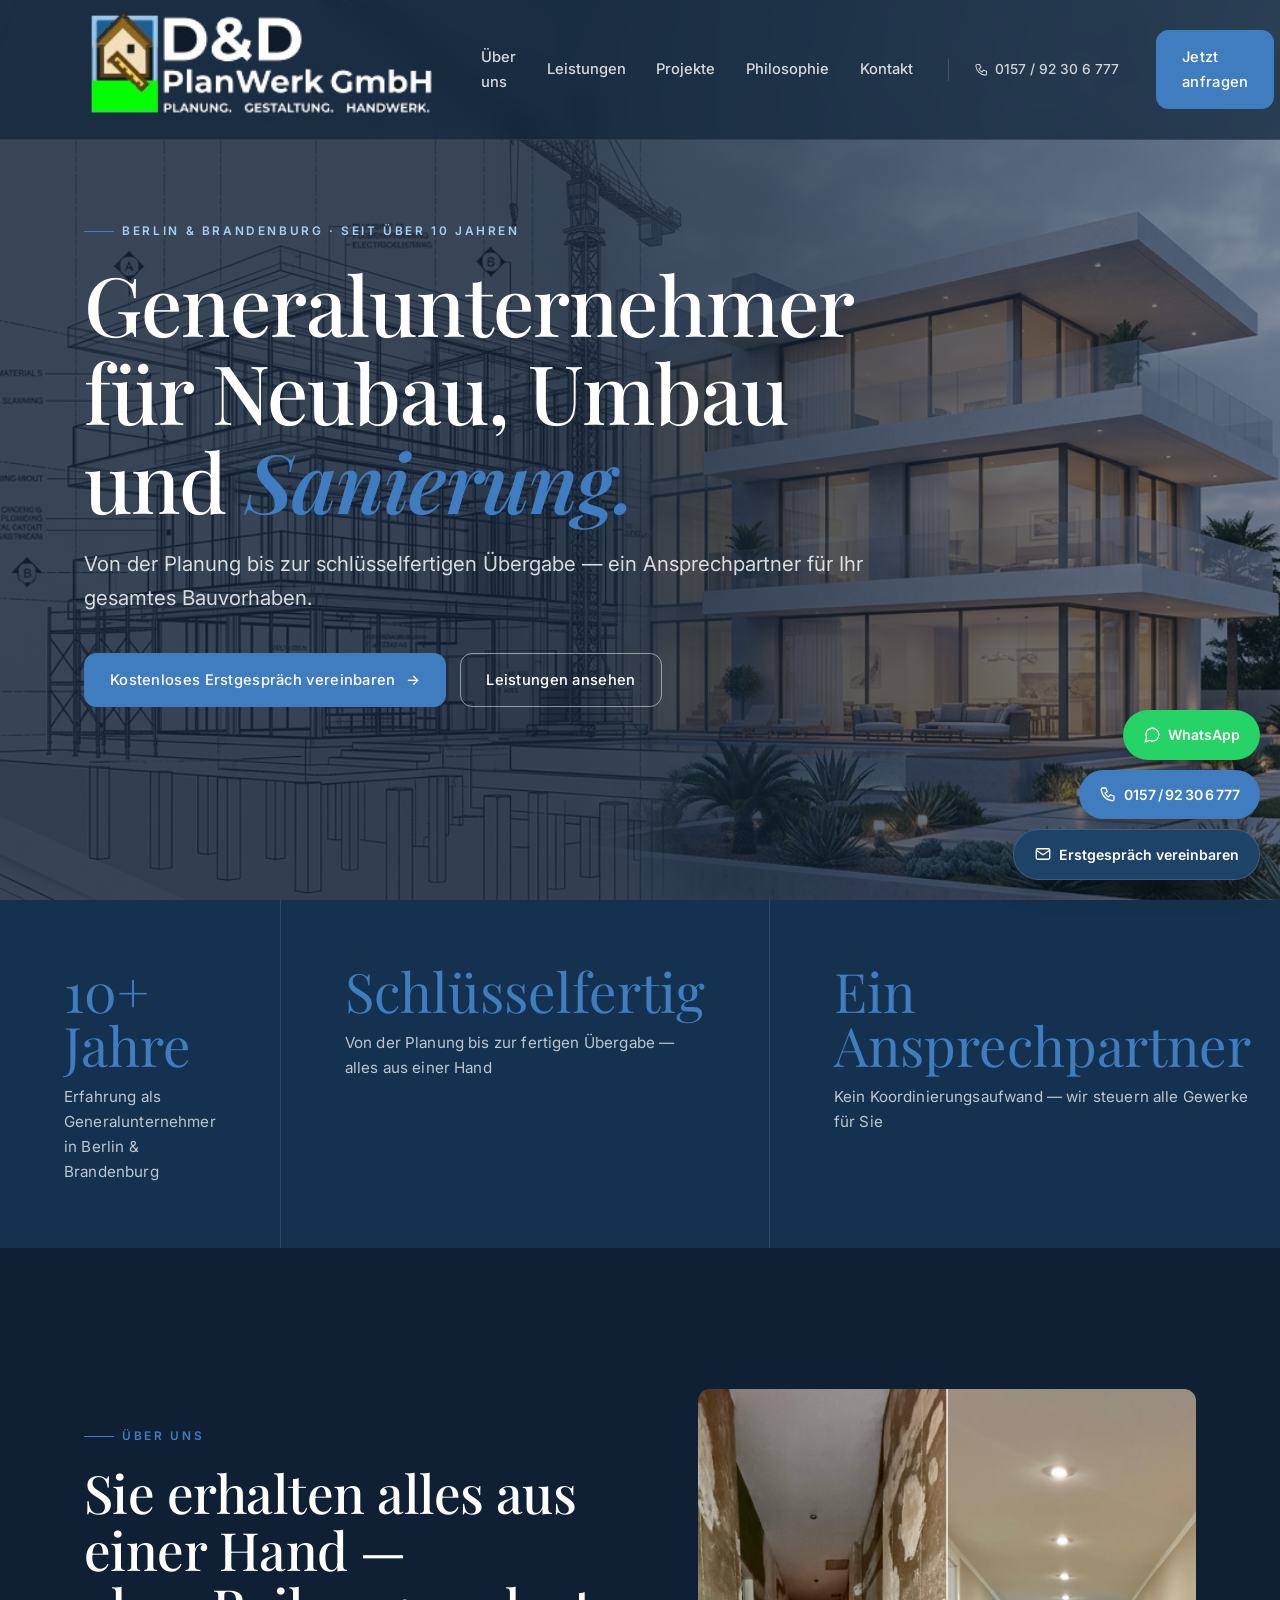
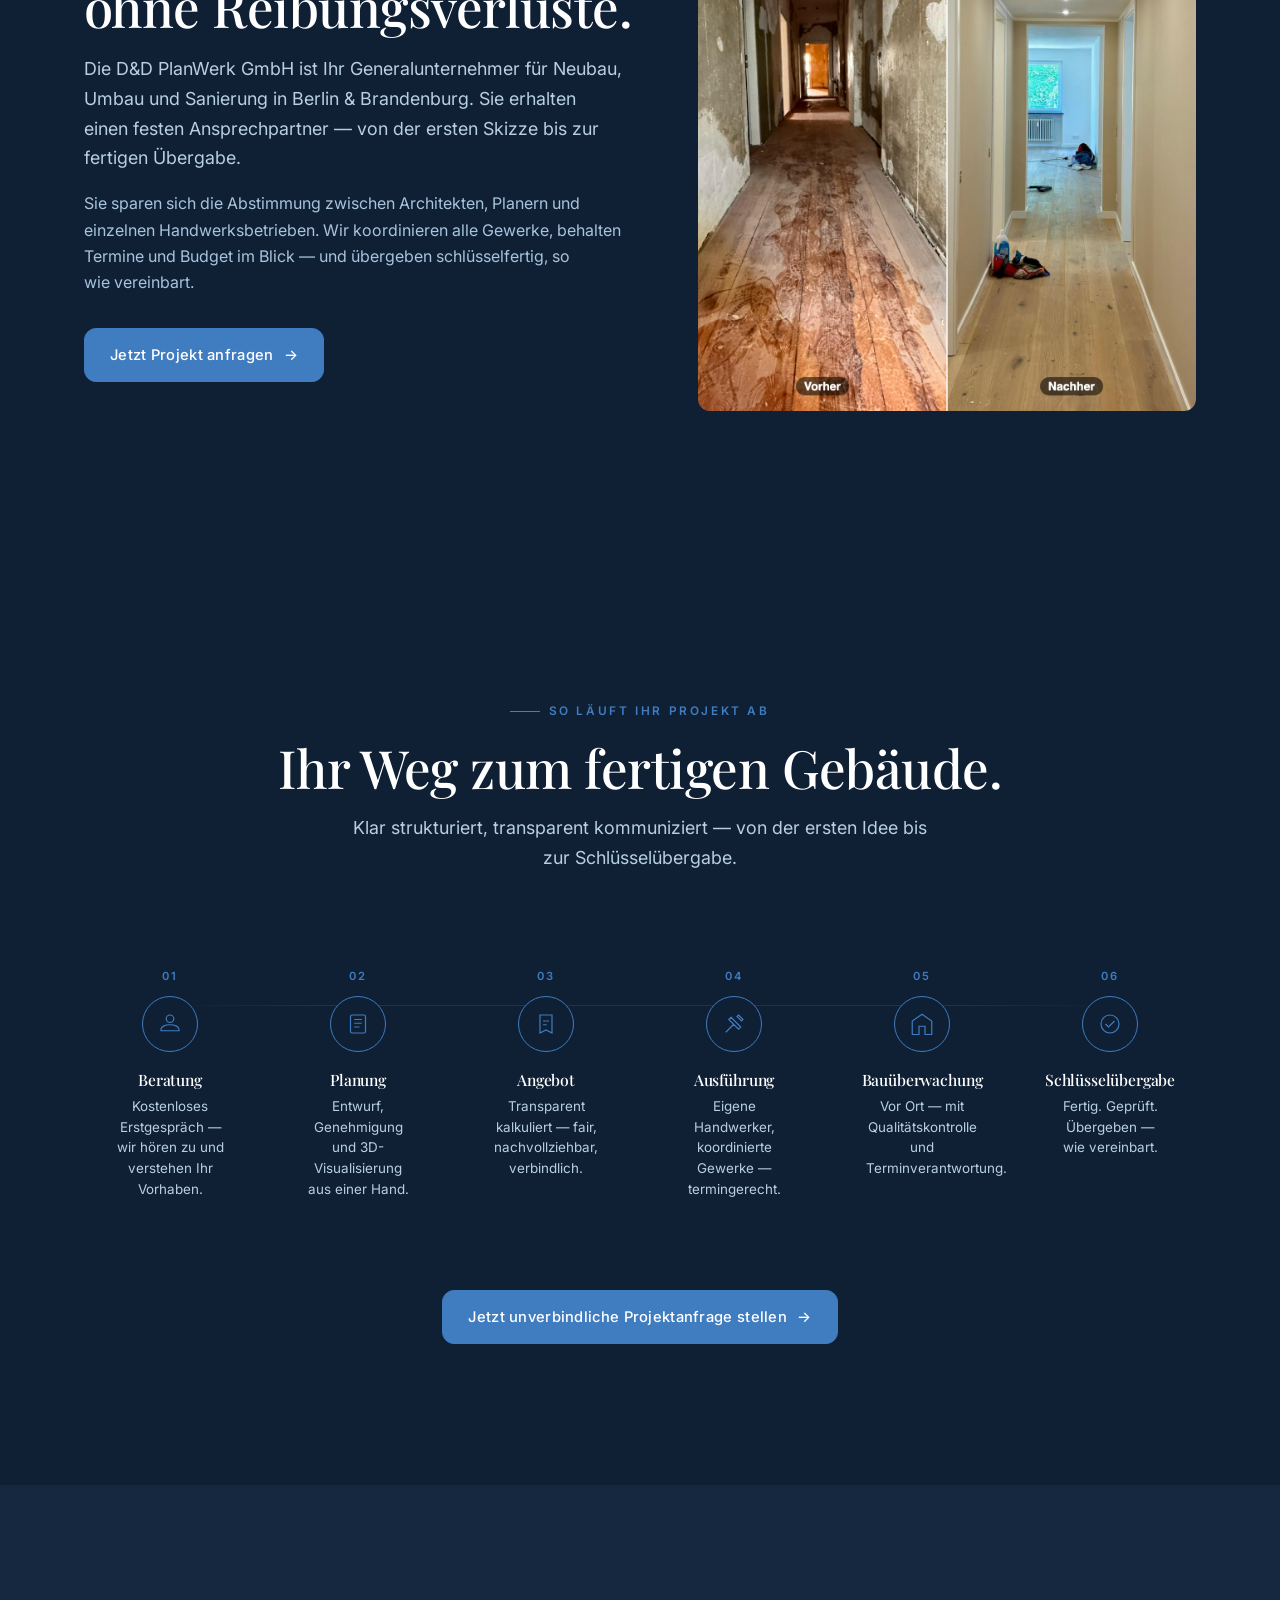
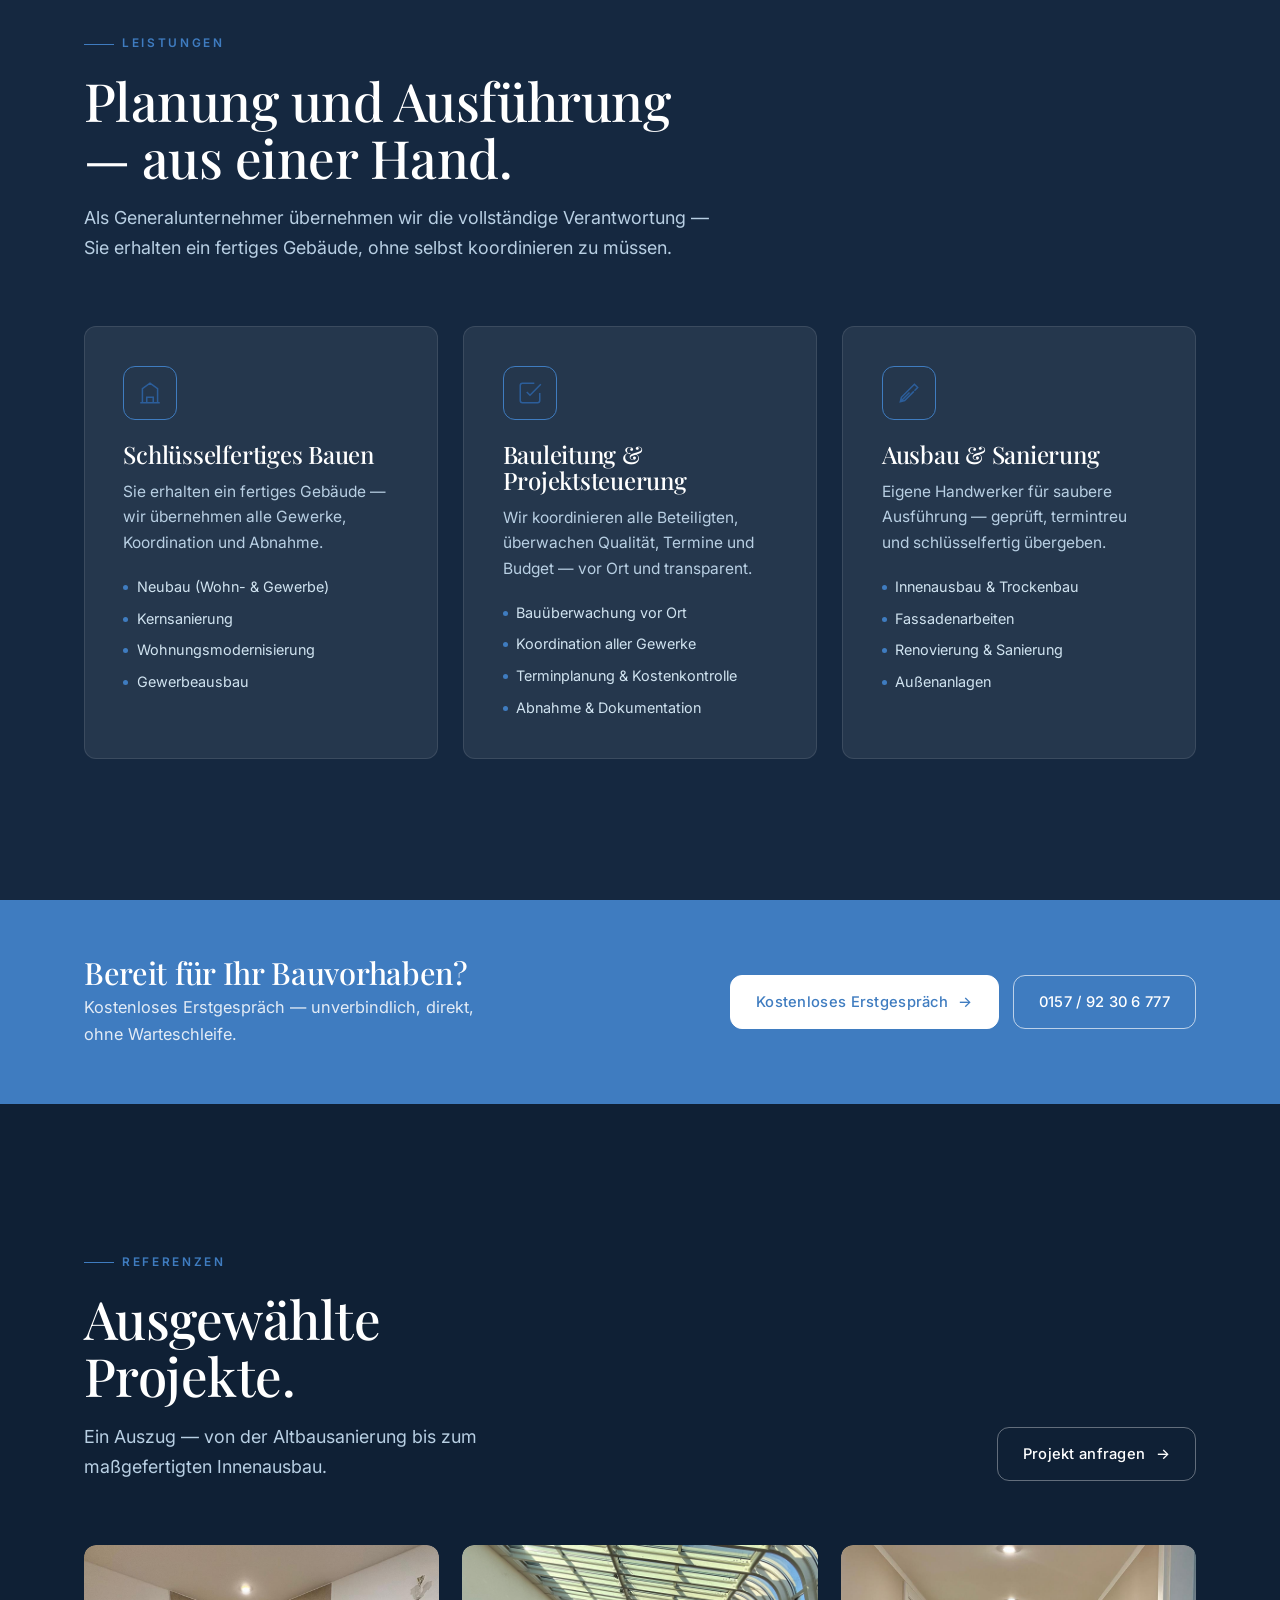
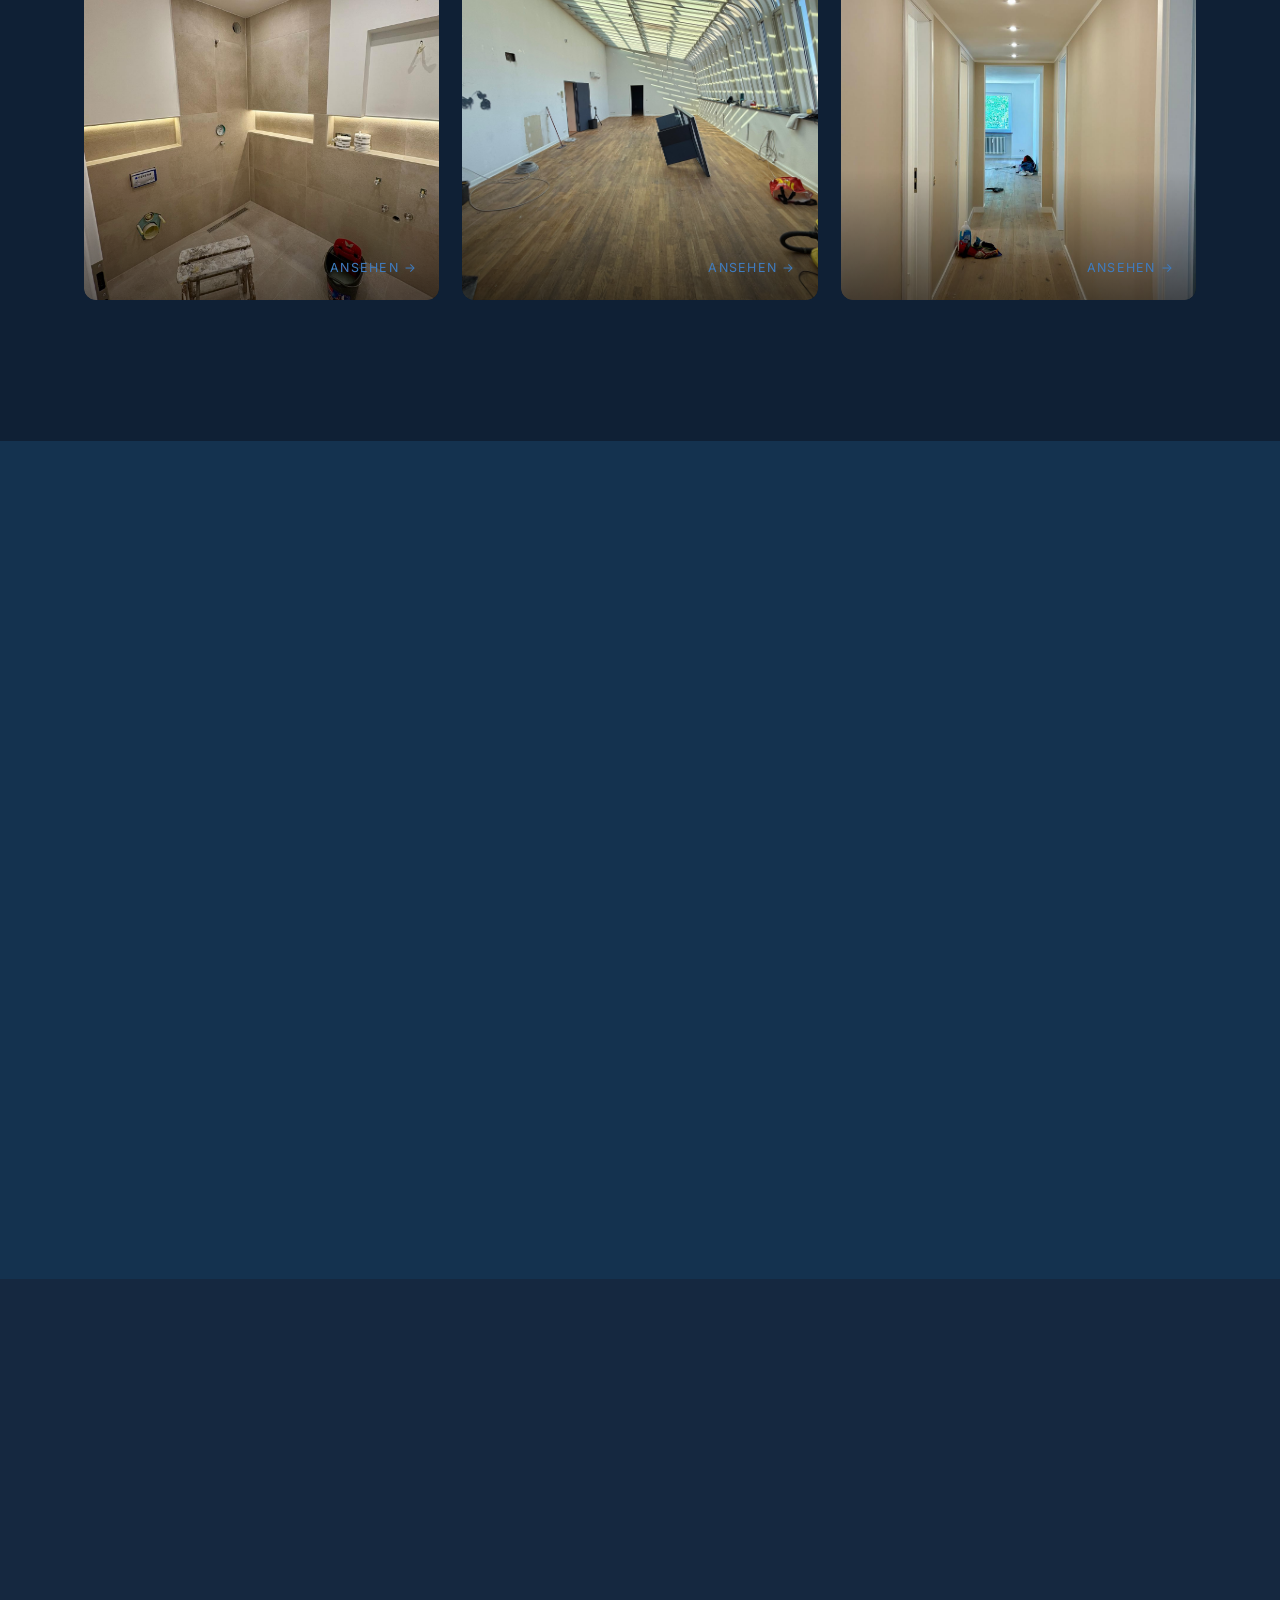
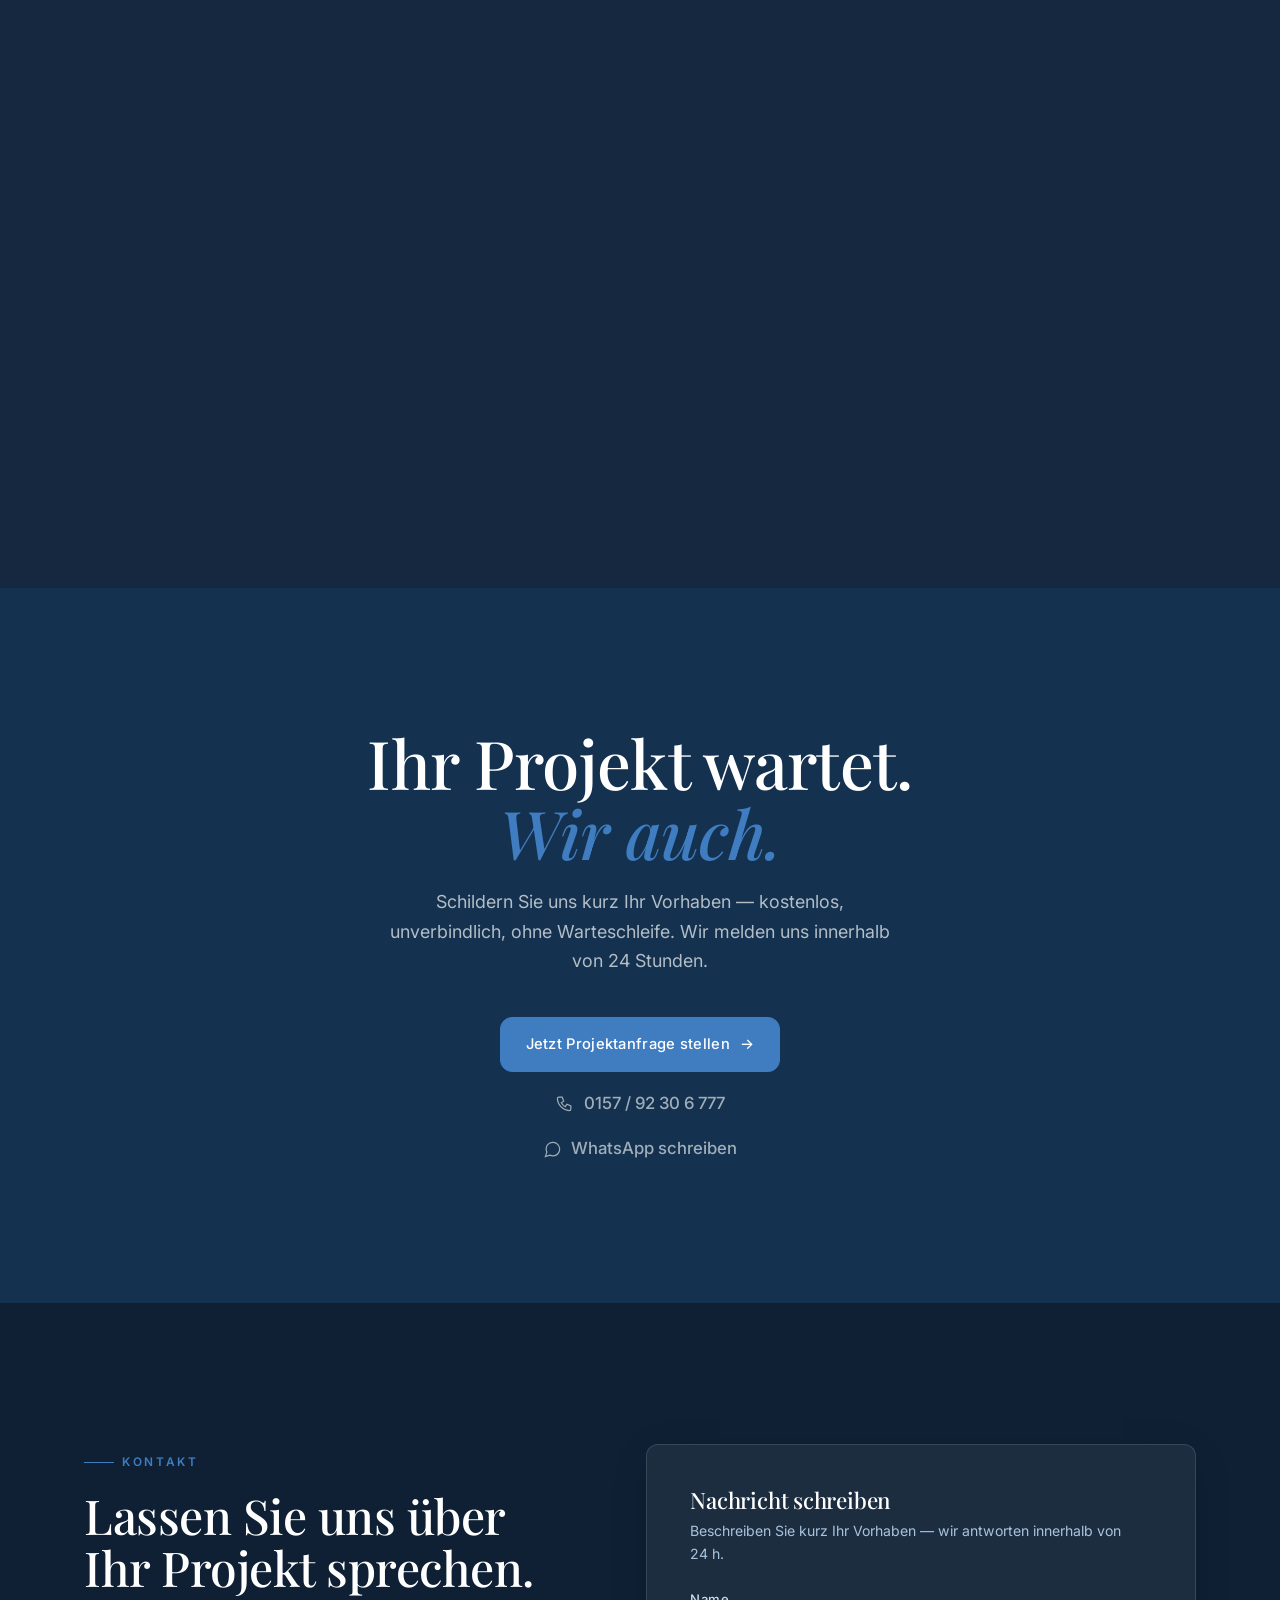
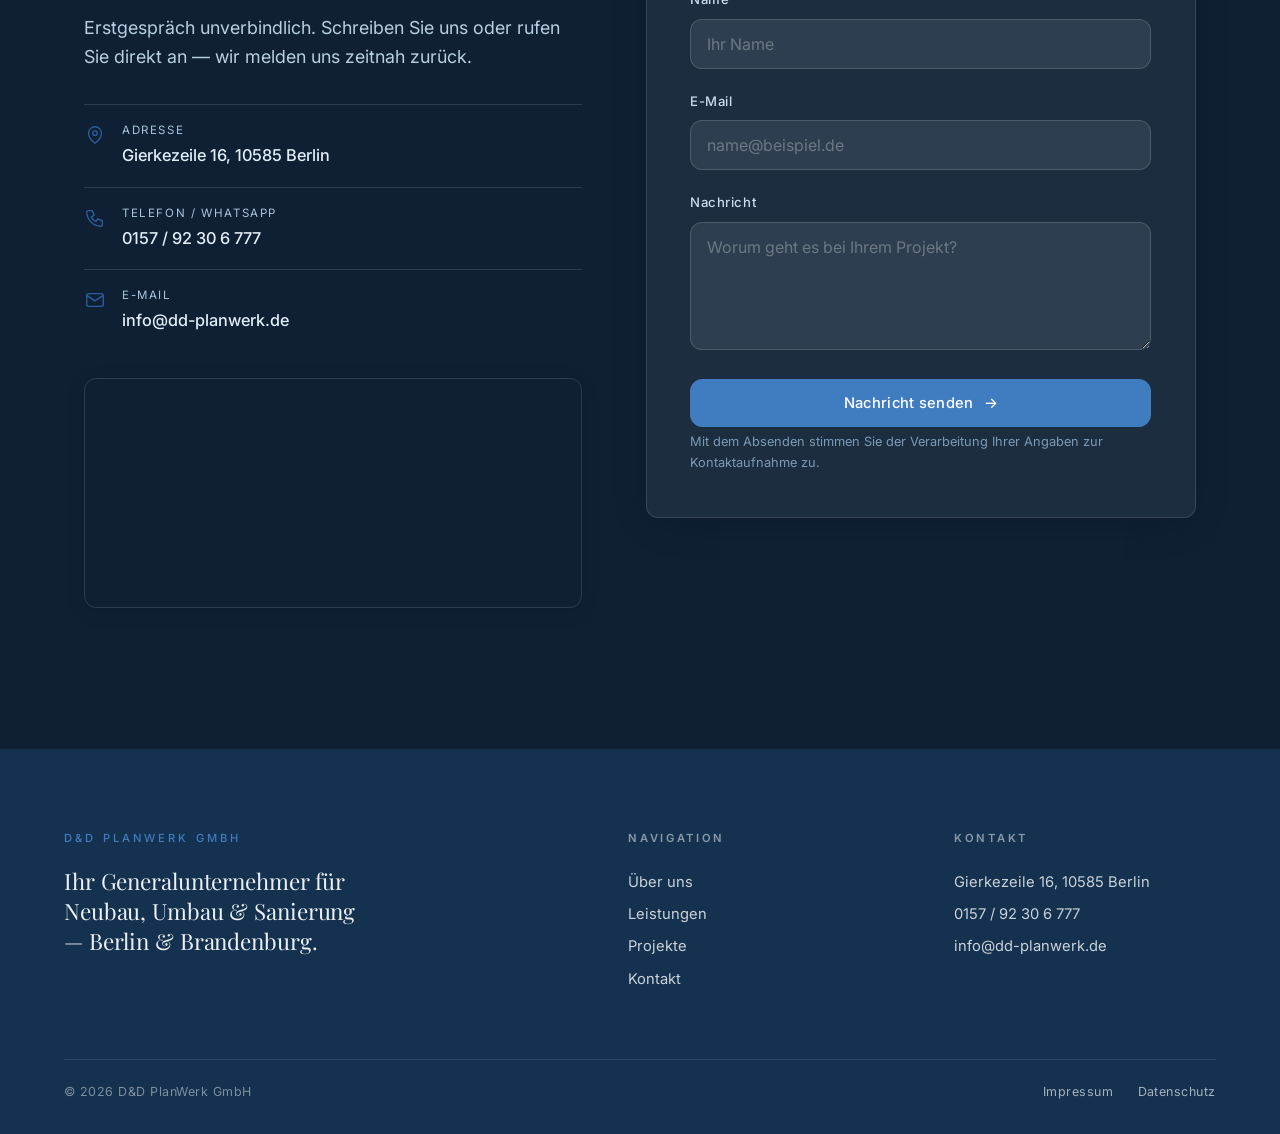
==== commit 3039d01c: "Add files via upload" ====
--- a/index.html
+++ b/index.html
@@ -3,8 +3,8 @@
 <head>
 <meta charset="UTF-8">
 <meta name="viewport" content="width=device-width, initial-scale=1.0">
-<title>D&D PlanWerk GmbH — Planung. Gestaltung. Handwerk.</title>
-<meta name="description" content="D&D PlanWerk GmbH — Ihr ganzheitlicher Partner für Planung, Innenarchitektur und Handwerk in Berlin & Brandenburg. Alles aus einer Hand.">
+<title>D&D PlanWerk GmbH — Generalunternehmer Berlin & Brandenburg</title>
+<meta name="description" content="D&D PlanWerk GmbH – Ihr Generalunternehmer für Neubau, Umbau und Sanierung in Berlin & Brandenburg. Von der Planung bis zur schlüsselfertigen Übergabe – alles aus einer Hand.">
 <link rel="preconnect" href="https://fonts.googleapis.com">
 <link rel="preconnect" href="https://fonts.gstatic.com" crossorigin>
 <link href="https://fonts.googleapis.com/css2?family=Playfair+Display:ital,wght@0,400;0,500;0,600;0,700;1,400&family=Inter:wght@300;400;500;600&display=swap" rel="stylesheet">
@@ -32,6 +32,7 @@
     <a class="lnk" href="#projekte">Projekte</a>
     <a class="lnk" href="#philosophie">Philosophie</a>
     <a class="lnk" href="#kontakt">Kontakt</a>
+    <a class="nav__tel" href="tel:+4915792306777"><svg viewBox="0 0 24 24" fill="none" stroke="currentColor" stroke-width="1.6"><path d="M5 4h4l2 5-3 2a12 12 0 0 0 5 5l2-3 5 2v4a2 2 0 0 1-2 2A16 16 0 0 1 3 6a2 2 0 0 1 2-2Z"/></svg>0157 / 92 30 6 777</a>
     <a class="btn btn--gold nav__cta" href="#kontakt">Jetzt anfragen</a>
   </div>
   <button class="nav__burger" id="burger" aria-label="Menü öffnen" aria-expanded="false"><span></span><span></span><span></span></button>
@@ -42,11 +43,11 @@
 <header class="hero" id="top">
   <div class="hero__inner">
     <span class="eyebrow reveal">Berlin & Brandenburg · seit über 10 Jahren</span>
-    <h1 class="reveal" data-d="1">Planung. Gestaltung. <span class="gold">Handwerk.</span><br>Aus einer Hand.</h1>
-    <p class="lead reveal" data-d="2">Ihr ganzheitlicher Partner für Neubau, Umbau & Sanierung. Vom ersten Entwurf bis zum letzten Handgriff — durchdacht, transparent, sauber umgesetzt.</p>
+    <h1 class="reveal" data-d="1">Generalunternehmer für Neubau, Umbau und <span class="gold">Sanierung.</span></h1>
+    <p class="lead reveal" data-d="2">Von der Planung bis zur schlüsselfertigen Übergabe — ein Ansprechpartner für Ihr gesamtes Bauvorhaben.</p>
     <div class="hero__btns reveal" data-d="3">
-      <a class="btn btn--gold" href="#leistungen">Leistungen entdecken <span class="arr">→</span></a>
-      <a class="btn hero__cta-ghost btn--ghost" href="#kontakt">Kontakt aufnehmen</a>
+      <a class="btn btn--gold" href="#kontakt">Kostenloses Erstgespräch vereinbaren <span class="arr">→</span></a>
+      <a class="btn hero__cta-ghost btn--ghost" href="#leistungen">Leistungen ansehen</a>
     </div>
   </div>
 </header>
@@ -54,9 +55,9 @@
 <!-- ============================== FACTS ============================== -->
 <section class="facts" aria-label="Kennzahlen">
   <div class="facts__grid">
-    <div class="fact reveal"><div class="fact__num"><span class="count" data-to="10">0</span>+ Jahre</div><div class="fact__label">Erfahrung in Planung & Handwerk</div></div>
-    <div class="fact reveal" data-d="1"><div class="fact__num">Berlin &amp; Brandenburg</div><div class="fact__label">Unser Tätigkeitsgebiet — verlässlich vor Ort</div></div>
-    <div class="fact reveal" data-d="2"><div class="fact__num">Alles aus einer Hand</div><div class="fact__label">Planung, Gestaltung & Ausführung — ein Ansprechpartner</div></div>
+    <div class="fact reveal"><div class="fact__num"><span class="count" data-to="10">0</span>+ Jahre</div><div class="fact__label">Erfahrung als Generalunternehmer in Berlin &amp; Brandenburg</div></div>
+    <div class="fact reveal" data-d="1"><div class="fact__num">Schlüsselfertig</div><div class="fact__label">Von der Planung bis zur fertigen Übergabe — alles aus einer Hand</div></div>
+    <div class="fact reveal" data-d="2"><div class="fact__num">Ein Ansprechpartner</div><div class="fact__label">Kein Koordinierungsaufwand — wir steuern alle Gewerke für Sie</div></div>
   </div>
 </section>
 
@@ -65,11 +66,66 @@
   <div class="wrap about">
     <div class="about__txt">
       <span class="eyebrow reveal">Über uns</span>
-      <h2 class="reveal" data-d="1" style="font-size:clamp(2rem,4.4vw,3.3rem);margin-bottom:1.2rem">Ein Team. Ein Anspruch.<br>Vom Plan bis zum Putz.</h2>
-      <p class="lead reveal" data-d="1">Die D&amp;D PlanWerk GmbH verbindet Bauplanung, Innenarchitektur und ausführendes Handwerk unter einem Dach. Diese Nähe spart Ihnen Schnittstellen, Wartezeiten und Reibungsverluste.</p>
-      <p class="reveal" data-d="2" style="color:var(--ink-soft);margin-top:1.1rem">Wer plant, baut bei uns auch — und wer baut, denkt schon beim Entwurf mit. So entstehen Räume, die nicht nur auf dem Papier funktionieren, sondern im Alltag. Ehrlich kalkuliert, sauber dokumentiert, termintreu übergeben.</p>
+      <h2 class="reveal" data-d="1" style="font-size:clamp(2rem,4.4vw,3.3rem);margin-bottom:1.2rem">Sie erhalten alles aus einer Hand —<br>ohne Reibungsverluste.</h2>
+      <p class="lead reveal" data-d="1">Die D&amp;D PlanWerk GmbH ist Ihr Generalunternehmer für Neubau, Umbau und Sanierung in Berlin &amp; Brandenburg. Sie erhalten einen festen Ansprechpartner — von der ersten Skizze bis zur fertigen Übergabe.</p>
+      <p class="reveal" data-d="2" style="color:var(--ink-soft);margin-top:1.1rem">Sie sparen sich die Abstimmung zwischen Architekten, Planern und einzelnen Handwerksbetrieben. Wir koordinieren alle Gewerke, behalten Termine und Budget im Blick — und übergeben schlüsselfertig, so wie vereinbart.</p>
+      <div class="reveal" data-d="3" style="margin-top:2rem">
+        <a class="btn btn--gold" href="#kontakt">Jetzt Projekt anfragen <span class="arr">→</span></a>
+      </div>
     </div>
     <div class="about__img ph has-img reveal" data-d="1" style="background-image:url('assets/vorher-nachher-flur.jpg')"></div>
+  </div>
+</section>
+
+<!-- ============================== PROZESS ============================== -->
+<section class="sec" id="prozess">
+  <div class="wrap">
+    <div class="sec__head reveal" style="text-align:center;margin:0 auto;max-width:none">
+      <span class="eyebrow">So läuft Ihr Projekt ab</span>
+      <h2>Ihr Weg zum fertigen Gebäude.</h2>
+      <p class="lead" style="margin:0 auto">Klar strukturiert, transparent kommuniziert — von der ersten Idee bis zur Schlüsselübergabe.</p>
+    </div>
+    <div class="psteps">
+      <div class="pstep reveal" data-d="1">
+        <div class="pstep__num">01</div>
+        <div class="pstep__ico"><svg viewBox="0 0 32 32" fill="none" stroke="currentColor" stroke-width="1.6"><path d="M16 4a5 5 0 1 1 0 10A5 5 0 0 1 16 4Zm0 13c7 0 12 2.8 12 6v2H4v-2c0-3.2 5-6 12-6Z"/></svg></div>
+        <h3>Beratung</h3>
+        <p>Kostenloses Erstgespräch — wir hören zu und verstehen Ihr Vorhaben.</p>
+      </div>
+      <div class="pstep reveal" data-d="2">
+        <div class="pstep__num">02</div>
+        <div class="pstep__ico"><svg viewBox="0 0 32 32" fill="none" stroke="currentColor" stroke-width="1.6"><rect x="6" y="4" width="20" height="24" rx="2"/><path d="M11 10h10M11 15h10M11 20h7"/></svg></div>
+        <h3>Planung</h3>
+        <p>Entwurf, Genehmigung und 3D-Visualisierung aus einer Hand.</p>
+      </div>
+      <div class="pstep reveal" data-d="3">
+        <div class="pstep__num">03</div>
+        <div class="pstep__ico"><svg viewBox="0 0 32 32" fill="none" stroke="currentColor" stroke-width="1.6"><path d="M8 4h16v24l-8-4-8 4V4Z"/><path d="M12 12h8M12 17h5"/></svg></div>
+        <h3>Angebot</h3>
+        <p>Transparent kalkuliert — fair, nachvollziehbar, verbindlich.</p>
+      </div>
+      <div class="pstep reveal">
+        <div class="pstep__num">04</div>
+        <div class="pstep__ico"><svg viewBox="0 0 32 32" fill="none" stroke="currentColor" stroke-width="1.6"><path d="M5 27 16 16M12 7l13 13-3 3L9 10l3-3ZM22 4l6 6-2 2-6-6 2-2Z"/></svg></div>
+        <h3>Ausführung</h3>
+        <p>Eigene Handwerker, koordinierte Gewerke — termingerecht.</p>
+      </div>
+      <div class="pstep reveal" data-d="1">
+        <div class="pstep__num">05</div>
+        <div class="pstep__ico"><svg viewBox="0 0 32 32" fill="none" stroke="currentColor" stroke-width="1.6"><path d="M16 3 3 12v18h9V19h8v11h9V12L16 3Z"/></svg></div>
+        <h3>Bauüberwachung</h3>
+        <p>Vor Ort — mit Qualitätskontrolle und Terminverantwortung.</p>
+      </div>
+      <div class="pstep reveal" data-d="2">
+        <div class="pstep__num">06</div>
+        <div class="pstep__ico"><svg viewBox="0 0 32 32" fill="none" stroke="currentColor" stroke-width="1.6"><circle cx="16" cy="16" r="12"/><path d="M10 16l4 4 8-8"/></svg></div>
+        <h3>Schlüsselübergabe</h3>
+        <p>Fertig. Geprüft. Übergeben — wie vereinbart.</p>
+      </div>
+    </div>
+    <div class="psteps__cta reveal">
+      <a class="btn btn--gold" href="#kontakt">Jetzt unverbindliche Projektanfrage stellen <span class="arr">→</span></a>
+    </div>
   </div>
 </section>
 
@@ -78,28 +134,42 @@
   <div class="wrap">
     <div class="sec__head reveal">
       <span class="eyebrow">Leistungen</span>
-      <h2>Drei Gewerke, ein durchgehender Prozess.</h2>
-      <p class="lead">Sie müssen nicht koordinieren — das übernehmen wir. Jede Phase greift in die nächste.</p>
+      <h2>Planung und Ausführung — aus einer Hand.</h2>
+      <p class="lead">Als Generalunternehmer übernehmen wir die vollständige Verantwortung — Sie erhalten ein fertiges Gebäude, ohne selbst koordinieren zu müssen.</p>
     </div>
     <div class="cards">
       <article class="card reveal" data-d="1">
-        <div class="card__ix"><svg viewBox="0 0 24 24"><path d="M3 21h18M5 21V8l7-5 7 5v13M9 21v-5h6v5M9 11h.01M15 11h.01"/></svg></div>
-        <h3>Planung</h3>
-        <p>Tragfähige Entwürfe und belastbare Genehmigungsplanung — vom Erstgespräch bis zur Bauüberwachung.</p>
-        <ul><li>Architektur & Entwurfsplanung</li><li>3D-Visualisierung</li><li>Bauüberwachung & Koordination</li></ul>
+        <div class="card__ix"><svg viewBox="0 0 24 24" fill="none" stroke="currentColor" stroke-width="1.4"><path d="M3 21h18M5 21V8l7-5 7 5v13M9 21v-5h6v5M9 11h.01M15 11h.01"/></svg></div>
+        <h3>Schlüsselfertiges Bauen</h3>
+        <p>Sie erhalten ein fertiges Gebäude — wir übernehmen alle Gewerke, Koordination und Abnahme.</p>
+        <ul><li>Neubau (Wohn- &amp; Gewerbe)</li><li>Kernsanierung</li><li>Wohnungsmodernisierung</li><li>Gewerbeausbau</li></ul>
       </article>
       <article class="card reveal" data-d="2">
-        <div class="card__ix"><svg viewBox="0 0 24 24"><path d="M12 3a9 9 0 1 0 0 18c1.1 0 1.5-.9 1.5-1.6 0-.9-.7-1.4-.7-2.2 0-.7.6-1.2 1.3-1.2H16a4 4 0 0 0 4-4c0-4.4-3.6-7-8-7Z"/><circle cx="7.5" cy="11" r="1"/><circle cx="11" cy="7.5" r="1"/><circle cx="15.5" cy="8.5" r="1"/></svg></div>
-        <h3>Gestaltung</h3>
-        <p>Innenräume mit Haltung. Material, Licht und Funktion zu einem stimmigen Ganzen geführt.</p>
-        <ul><li>Innenarchitektur & Raumkonzepte</li><li>Lichtplanung</li><li>Möbeldesign & Maßkonzepte</li></ul>
+        <div class="card__ix"><svg viewBox="0 0 24 24" fill="none" stroke="currentColor" stroke-width="1.4"><path d="M9 11l3 3L22 4M21 12v7a2 2 0 0 1-2 2H5a2 2 0 0 1-2-2V5a2 2 0 0 1 2-2h11"/></svg></div>
+        <h3>Bauleitung &amp; Projektsteuerung</h3>
+        <p>Wir koordinieren alle Beteiligten, überwachen Qualität, Termine und Budget — vor Ort und transparent.</p>
+        <ul><li>Bauüberwachung vor Ort</li><li>Koordination aller Gewerke</li><li>Terminplanung &amp; Kostenkontrolle</li><li>Abnahme &amp; Dokumentation</li></ul>
       </article>
       <article class="card reveal" data-d="3">
-        <div class="card__ix"><svg viewBox="0 0 24 24"><path d="m14 7 3-3 3 3-3 3M4 20l8.5-8.5M14 7l-9 9-1 4 4-1 8.5-8.5"/></svg></div>
-        <h3>Handwerk</h3>
-        <p>Die eigene Ausführung sichert Qualität. Saubere Gewerke, geprüft und übergeben.</p>
-        <ul><li>Innenausbau & Trockenbau</li><li>Renovierung & Sanierung</li><li>Maßanfertigungen</li></ul>
+        <div class="card__ix"><svg viewBox="0 0 24 24" fill="none" stroke="currentColor" stroke-width="1.4"><path d="m14 7 3-3 3 3-3 3M4 20l8.5-8.5M14 7l-9 9-1 4 4-1 8.5-8.5"/></svg></div>
+        <h3>Ausbau &amp; Sanierung</h3>
+        <p>Eigene Handwerker für saubere Ausführung — geprüft, termintreu und schlüsselfertig übergeben.</p>
+        <ul><li>Innenausbau &amp; Trockenbau</li><li>Fassadenarbeiten</li><li>Renovierung &amp; Sanierung</li><li>Außenanlagen</li></ul>
       </article>
+    </div>
+  </div>
+</section>
+
+<!-- ============================== CTA BAND ============================== -->
+<section class="cta-band">
+  <div class="wrap cta-band__inner">
+    <div class="cta-band__txt">
+      <h3>Bereit für Ihr Bauvorhaben?</h3>
+      <p>Kostenloses Erstgespräch — unverbindlich, direkt, ohne Warteschleife.</p>
+    </div>
+    <div class="cta-band__btns">
+      <a class="btn cta-band__primary" href="#kontakt">Kostenloses Erstgespräch <span class="arr">→</span></a>
+      <a class="btn cta-band__ghost" href="tel:+4915792306777">0157 / 92 30 6 777</a>
     </div>
   </div>
 </section>
@@ -131,21 +201,31 @@
       <h2>Worauf Sie sich bei uns verlassen.</h2>
       <p class="lead">Kein Marketing-Versprechen — sondern die Art, wie wir arbeiten.</p>
     </div>
-    <div class="phil__grid">
+    <div class="phil__grid phil__grid--5">
       <div class="value reveal" data-d="1">
-        <div class="value__ix"><svg viewBox="0 0 44 44"><circle cx="22" cy="22" r="15"/><path d="M22 7v30M7 22h30"/></svg></div>
-        <h3>Ganzheitliches Denken</h3>
-        <p>Planung und Ausführung gehören zusammen. Wir denken den fertigen Raum vom ersten Strich an mit.</p>
+        <div class="value__ix"><svg viewBox="0 0 44 44" fill="none" stroke="currentColor" stroke-width="1.2"><path d="M22 9l2.6 8H32l-6.5 4.7 2.5 7.8L22 25l-6 4.5 2.5-7.8L12 17h7.4L22 9Z"/></svg></div>
+        <h3>Qualität</h3>
+        <p>Saubere Ausführung, geprüfte Materialien, lückenlose Dokumentation — wir liefern, was wir versprechen.</p>
       </div>
       <div class="value reveal" data-d="2">
-        <div class="value__ix"><svg viewBox="0 0 44 44"><path d="M22 7c6 6 11 9 11 16a11 11 0 0 1-22 0c0-7 5-10 11-16Z"/><path d="M22 16v14"/></svg></div>
+        <div class="value__ix"><svg viewBox="0 0 44 44" fill="none" stroke="currentColor" stroke-width="1.2"><path d="M9 22l9 9 17-17"/><circle cx="22" cy="22" r="18"/></svg></div>
+        <h3>Zuverlässigkeit</h3>
+        <p>Ein Ansprechpartner, klare Kommunikation, keine Überraschungen — vom ersten Gespräch bis zur Übergabe.</p>
+      </div>
+      <div class="value reveal" data-d="3">
+        <div class="value__ix"><svg viewBox="0 0 44 44" fill="none" stroke="currentColor" stroke-width="1.2"><rect x="10" y="10" width="24" height="24" rx="3"/><path d="M16 8v4M28 8v4M10 20h24"/></svg></div>
+        <h3>Termintreue</h3>
+        <p>Vereinbarte Termine sind keine Richtwerte. Wir planen verbindlich und halten ein — auch bei komplexen Projekten.</p>
+      </div>
+      <div class="value reveal">
+        <div class="value__ix"><svg viewBox="0 0 44 44" fill="none" stroke="currentColor" stroke-width="1.2"><circle cx="22" cy="22" r="13"/><path d="M22 14v4M18 20a4 4 0 0 1 8 0c0 2-1.3 3.2-2.7 4S22 25.5 22 27M22 29v2"/></svg></div>
+        <h3>Kostensicherheit</h3>
+        <p>Ehrliche Angebote, nachvollziehbare Kalkulation — was wir nennen, gilt auch wenn es mal eng wird.</p>
+      </div>
+      <div class="value reveal" data-d="1">
+        <div class="value__ix"><svg viewBox="0 0 44 44" fill="none" stroke="currentColor" stroke-width="1.2"><path d="M22 7c6 6 11 9 11 16a11 11 0 0 1-22 0c0-7 5-10 11-16Z"/><path d="M22 16v14"/></svg></div>
         <h3>Nachhaltigkeit</h3>
-        <p>Langlebige Materialien, ehrliche Konstruktion, ressourcenbewusste Umsetzung — gebaut für Jahrzehnte.</p>
-      </div>
-      <div class="value reveal" data-d="3">
-        <div class="value__ix"><svg viewBox="0 0 44 44"><path d="M9 22l9 9 17-17"/><circle cx="22" cy="22" r="18"/></svg></div>
-        <h3>Transparenz & Zuverlässigkeit</h3>
-        <p>Klare Angebote, nachvollziehbare Kosten, eingehaltene Termine. Sie wissen jederzeit, woran Sie sind.</p>
+        <p>Langlebige Materialien, ehrliche Konstruktion — gebaut, um Jahrzehnte zu halten, nicht um nachgebessert zu werden.</p>
       </div>
     </div>
   </div>
@@ -155,8 +235,19 @@
 <section class="sec sec--paper" id="stimmen">
   <div class="wrap">
     <div class="sec__head reveal">
-      <span class="eyebrow">Kundenstimmen</span>
+      <span class="eyebrow">Google Bewertungen</span>
       <h2>Was Bauherren über uns sagen.</h2>
+    </div>
+    <div class="g-rating reveal" data-d="1">
+      <div class="g-logo">
+        <svg viewBox="0 0 24 24" width="36" height="36"><path d="M22.56 12.25c0-.78-.07-1.53-.2-2.25H12v4.26h5.92c-.26 1.37-1.04 2.53-2.21 3.31v2.77h3.57c2.08-1.92 3.28-4.74 3.28-8.09Z" fill="#4285F4"/><path d="M12 23c2.97 0 5.46-.98 7.28-2.66l-3.57-2.77c-.98.66-2.23 1.06-3.71 1.06-2.86 0-5.29-1.93-6.16-4.53H2.18v2.84C3.99 20.53 7.7 23 12 23Z" fill="#34A853"/><path d="M5.84 14.09c-.22-.66-.35-1.36-.35-2.09s.13-1.43.35-2.09V7.07H2.18C1.43 8.55 1 10.22 1 12s.43 3.45 1.18 4.93l3.66-2.84Z" fill="#FBBC05"/><path d="M12 5.38c1.62 0 3.06.56 4.21 1.64l3.15-3.15C17.45 2.09 14.97 1 12 1 7.7 1 3.99 3.47 2.18 7.07l3.66 2.84c.87-2.6 3.3-4.53 6.16-4.53Z" fill="#EA4335"/></svg>
+        <span class="g-logo__label">Google</span>
+      </div>
+      <div class="g-rating__score">4,9</div>
+      <div class="g-rating__detail">
+        <div class="g-rating__stars">★★★★★</div>
+        <div class="g-rating__label">von 5 · Basierend auf Google Bewertungen</div>
+      </div>
     </div>
     <div class="quotes">
       <figure class="quote reveal" data-d="1">
@@ -177,6 +268,21 @@
         <p>Transparent, zuverlässig, ehrlich beraten. Man merkt, dass hier Handwerker und Planer zusammensitzen.</p>
         <figcaption class="quote__who"><span class="quote__av" data-init="SP"></span><span><b>Dr. Sane Praxis</b><span>Praxisausbau, Berlin-Mitte</span></span></figcaption>
       </figure>
+    </div>
+  </div>
+</section>
+
+<!-- ============================== FINAL CTA ============================== -->
+<section class="final-cta">
+  <div class="wrap">
+    <div class="final-cta__inner reveal">
+      <h2>Ihr Projekt wartet.<br><span class="final-cta__gold">Wir auch.</span></h2>
+      <p>Schildern Sie uns kurz Ihr Vorhaben — kostenlos, unverbindlich, ohne Warteschleife. Wir melden uns innerhalb von 24 Stunden.</p>
+      <div class="final-cta__btns">
+        <a class="btn btn--gold" href="#kontakt">Jetzt Projektanfrage stellen <span class="arr">→</span></a>
+        <a class="final-cta__tel" href="tel:+4915792306777"><svg viewBox="0 0 24 24" fill="none" stroke="currentColor" stroke-width="1.5"><path d="M5 4h4l2 5-3 2a12 12 0 0 0 5 5l2-3 5 2v4a2 2 0 0 1-2 2A16 16 0 0 1 3 6a2 2 0 0 1 2-2Z"/></svg>0157 / 92 30 6 777</a>
+        <a class="final-cta__tel" href="https://wa.me/4915792306777"><svg viewBox="0 0 24 24" fill="none" stroke="currentColor" stroke-width="1.5"><path d="M21 11.5a8.38 8.38 0 0 1-.9 3.8 8.5 8.5 0 0 1-7.6 4.7 8.38 8.38 0 0 1-3.8-.9L3 21l1.9-5.7a8.38 8.38 0 0 1-.9-3.8 8.5 8.5 0 0 1 4.7-7.6 8.38 8.38 0 0 1 3.8-.9h.5a8.48 8.48 0 0 1 8 8v.5Z"/></svg>WhatsApp schreiben</a>
+      </div>
     </div>
   </div>
 </section>
@@ -231,7 +337,7 @@
   <div class="foot__top">
     <div>
       <span class="foot__eyebrow">D&amp;D PlanWerk GmbH</span>
-      <p class="foot__tag">Planung, Gestaltung & Handwerk aus einer Hand — für Berlin & Brandenburg.</p>
+      <p class="foot__tag">Ihr Generalunternehmer für Neubau, Umbau & Sanierung — Berlin & Brandenburg.</p>
     </div>
     <div class="foot__cols">
       <div class="foot__col">
@@ -253,10 +359,20 @@
 </footer>
 
 <!-- ============================== FLOATING CONTACT ============================== -->
-<a class="fab" href="#kontakt" id="fab" aria-label="Zum Kontaktformular">
-  <svg viewBox="0 0 24 24"><rect x="3" y="5" width="18" height="14" rx="2"/><path d="m3 7 9 6 9-6"/></svg>
-  <span class="fab__txt">Kontakt</span>
-</a>
+<div class="fab-group" id="fabGroup">
+  <a class="fab fab--wa" href="https://wa.me/4915792306777" target="_blank" rel="noopener" aria-label="WhatsApp schreiben">
+    <svg viewBox="0 0 24 24" fill="none" stroke="currentColor" stroke-width="1.7"><path d="M21 11.5a8.38 8.38 0 0 1-.9 3.8 8.5 8.5 0 0 1-7.6 4.7 8.38 8.38 0 0 1-3.8-.9L3 21l1.9-5.7a8.38 8.38 0 0 1-.9-3.8 8.5 8.5 0 0 1 4.7-7.6 8.38 8.38 0 0 1 3.8-.9h.5a8.48 8.48 0 0 1 8 8v.5Z"/></svg>
+    <span class="fab__txt">WhatsApp</span>
+  </a>
+  <a class="fab fab--tel" href="tel:+4915792306777" aria-label="Direkt anrufen">
+    <svg viewBox="0 0 24 24" fill="none" stroke="currentColor" stroke-width="1.7"><path d="M5 4h4l2 5-3 2a12 12 0 0 0 5 5l2-3 5 2v4a2 2 0 0 1-2 2A16 16 0 0 1 3 6a2 2 0 0 1 2-2Z"/></svg>
+    <span class="fab__txt">0157 / 92 30 6 777</span>
+  </a>
+  <a class="fab fab--form" href="#kontakt" aria-label="Kontaktformular">
+    <svg viewBox="0 0 24 24" fill="none" stroke="currentColor" stroke-width="1.7"><rect x="3" y="5" width="18" height="14" rx="2"/><path d="m3 7 9 6 9-6"/></svg>
+    <span class="fab__txt">Erstgespräch vereinbaren</span>
+  </a>
+</div>
 
 <!-- ============================== LEGAL OVERLAY ============================== -->
 <div class="legal" id="legal" role="dialog" aria-modal="true" aria-labelledby="legal-title">
@@ -524,6 +640,20 @@
 
 /* Floating contact button — always visible */
 
+/* ---------- FAB ausblenden wenn Footer sichtbar ---------- */
+(function(){
+  const fabGroup = document.getElementById('fabGroup');
+  const foot = document.querySelector('.foot');
+  if(!fabGroup || !foot) return;
+  const obs = new IntersectionObserver(function(entries){
+    entries.forEach(function(e){
+      fabGroup.style.opacity = e.isIntersecting ? '0' : '1';
+      fabGroup.style.pointerEvents = e.isIntersecting ? 'none' : '';
+    });
+  }, {threshold: 0.1});
+  obs.observe(foot);
+})();
+
 </script>
 </body>
 </html>
--- a/assets/styles.css
+++ b/assets/styles.css
@@ -85,16 +85,18 @@
 /* ============================================================ NAV */
 .nav{
   position:fixed;inset:0 0 auto 0;z-index:100;
-  display:flex;align-items:center;justify-content:space-between;
-  padding:6px var(--gut);
+  height:140px;
+  display:flex;align-items:stretch;justify-content:space-between;
+  padding:0 var(--gut);
   background:rgba(16,37,59,.72);backdrop-filter:blur(10px);
   border-bottom:1px solid rgba(255,255,255,.08);
-  transition:background .4s,box-shadow .4s,border-color .4s,padding .4s;
-}
-.nav.scrolled{background:rgba(13,30,48,.95);box-shadow:0 1px 0 rgba(0,0,0,.2),0 18px 40px -34px rgba(0,0,0,.7);border-color:rgba(255,255,255,.1);padding-block:6px}
-.nav__logo img{height:130px;width:auto;transition:height .4s}
-.nav.scrolled .nav__logo img{height:100px}
-.nav__links{display:flex;align-items:center;gap:clamp(18px,2.4vw,38px);margin-left:auto}
+  transition:background .4s,box-shadow .4s,border-color .4s;
+}
+.nav.scrolled{background:rgba(13,30,48,.95);box-shadow:0 1px 0 rgba(0,0,0,.2),0 18px 40px -34px rgba(0,0,0,.7);border-color:rgba(255,255,255,.1);height:100px}
+.nav__logo{display:flex;align-items:center}
+.nav__logo img{height:157%;width:auto;max-height:238px;max-width:417px;object-fit:contain;transition:max-height .4s}
+.nav.scrolled .nav__logo img{max-height:140px}
+.nav__links{display:flex;align-items:center;gap:clamp(18px,2.4vw,38px);margin-left:auto;height:100%}
 .nav__links a.lnk{
   font-size:.92rem;font-weight:500;color:rgba(255,255,255,.82);position:relative;padding:4px 0;
 }
@@ -392,19 +394,27 @@
 }
 
 /* ============================================================ FLOATING CONTACT */
+.fab-group{
+  position:fixed;right:20px;bottom:20px;z-index:90;
+  display:flex;flex-direction:column;align-items:flex-end;gap:10px;
+  opacity:1;transition:opacity .4s ease;
+}
 .fab{
-  position:fixed;right:20px;bottom:20px;z-index:90;
   display:inline-flex;align-items:center;gap:.5em;
-  padding:14px 20px;border-radius:999px;background:var(--gold);color:#fff;
-  font-family:'Inter',sans-serif;font-weight:600;font-size:.9rem;border:0;cursor:pointer;
-  box-shadow:0 16px 36px -12px rgba(0,0,0,.5);
-  transform:translateY(0);transition:transform .35s cubic-bezier(.2,.8,.2,1),background .3s,color .3s;
-}
-.fab:hover{background:var(--gold-deep);color:#fff;transform:translateY(-3px)}
-.fab svg{width:18px;height:18px;stroke:currentColor;stroke-width:1.7;fill:none;flex-shrink:0}
-.fab__txt{white-space:nowrap;}
+  padding:13px 20px;border-radius:999px;color:#fff;
+  font-family:'Inter',sans-serif;font-weight:600;font-size:.88rem;border:0;cursor:pointer;
+  box-shadow:0 12px 28px -10px rgba(0,0,0,.5);
+  transition:transform .35s cubic-bezier(.2,.8,.2,1),box-shadow .35s,filter .25s;
+}
+.fab:hover{transform:translateY(-3px);box-shadow:0 20px 36px -12px rgba(0,0,0,.5);filter:brightness(1.08)}
+.fab svg{width:18px;height:18px;flex-shrink:0}
+.fab__txt{white-space:nowrap}
+.fab--wa{background:#25D366}
+.fab--tel{background:var(--gold)}
+.fab--form{background:var(--ink-2);border:1px solid rgba(255,255,255,.15)}
 @media(max-width:560px){
-  .fab{right:16px;bottom:16px;padding:14px}
+  .fab-group{right:16px;bottom:16px;gap:8px}
+  .fab{padding:13px}
   .fab .fab__txt{display:none}
 }
 
@@ -554,6 +564,159 @@
   .lb__img{max-height:70vh}
 }
 .pd-next{max-width:var(--container);margin:clamp(60px,8vw,110px) auto 0;padding:0 var(--gut)}
+
+/* ============================================================ PROZESS */
+.psteps{
+  display:grid;
+  grid-template-columns:repeat(6,1fr);
+  gap:clamp(8px,1.4vw,16px);
+  margin-top:clamp(46px,6vw,72px);
+  position:relative;
+}
+.psteps::before{
+  content:'';
+  position:absolute;
+  top:60px;
+  left:calc(100%/12);
+  right:calc(100%/12);
+  height:1px;
+  background:linear-gradient(to right,transparent,var(--gold) 15%,var(--gold) 85%,transparent);
+  opacity:.2;
+  pointer-events:none;
+}
+.pstep{
+  display:flex;flex-direction:column;align-items:center;text-align:center;
+  padding:clamp(18px,2.2vw,26px) clamp(6px,1vw,14px);
+  position:relative;z-index:1;
+}
+.pstep__num{
+  font-family:'Inter',sans-serif;font-weight:600;font-size:.7rem;letter-spacing:.22em;
+  color:var(--gold);margin-bottom:14px;line-height:1;
+}
+.pstep__ico{
+  width:56px;height:56px;border:1px solid var(--gold);border-radius:50%;
+  display:grid;place-items:center;color:var(--gold);
+  margin-bottom:18px;background:var(--paper);position:relative;z-index:1;
+}
+.pstep__ico svg{width:24px;height:24px;stroke:currentColor;stroke-width:1.6;fill:none}
+.pstep h3{font-size:.98rem;color:#fff;margin-bottom:.4rem;line-height:1.25}
+.pstep p{font-size:.84rem;color:#b8cfe3;max-width:14ch;margin:0 auto;line-height:1.55}
+.psteps__cta{text-align:center;margin-top:clamp(40px,5vw,64px)}
+
+@media(max-width:1000px){
+  .psteps{grid-template-columns:repeat(3,1fr)}
+  .psteps::before{display:none}
+}
+@media(max-width:580px){
+  .psteps{grid-template-columns:repeat(2,1fr);gap:12px}
+  .pstep p{max-width:none}
+}
+
+/* ============================================================ CTA BAND */
+.cta-band{background:var(--gold);padding:clamp(36px,5vw,56px) 0}
+.cta-band__inner{
+  display:flex;align-items:center;justify-content:space-between;
+  flex-wrap:wrap;gap:24px;
+}
+.cta-band__txt h3{
+  font-family:'Playfair Display',Georgia,serif;font-weight:500;
+  font-size:clamp(1.4rem,2.4vw,2rem);color:#fff;margin-bottom:.3rem;
+}
+.cta-band__txt p{color:rgba(255,255,255,.85);font-size:1.02rem;max-width:46ch}
+.cta-band__btns{display:flex;gap:14px;flex-wrap:wrap;flex-shrink:0}
+.cta-band__primary{
+  background:#fff;color:var(--gold);border:1px solid #fff;
+  display:inline-flex;align-items:center;gap:.7em;
+  font-family:'Inter',sans-serif;font-weight:500;font-size:.92rem;letter-spacing:.02em;
+  padding:.95em 1.7em;border-radius:var(--radius);cursor:pointer;
+  transition:transform .35s cubic-bezier(.2,.8,.2,1),background .3s,color .3s,box-shadow .35s;
+}
+.cta-band__primary:hover{background:var(--gold-deep);color:#fff;border-color:var(--gold-deep);transform:translateY(-3px);box-shadow:0 14px 30px -14px rgba(0,0,0,.35)}
+.cta-band__primary .arr{transition:transform .35s}
+.cta-band__primary:hover .arr{transform:translateX(5px)}
+.cta-band__ghost{
+  background:transparent;color:#fff;border:1px solid rgba(255,255,255,.65);
+  display:inline-flex;align-items:center;gap:.7em;
+  font-family:'Inter',sans-serif;font-weight:500;font-size:.92rem;letter-spacing:.02em;
+  padding:.95em 1.7em;border-radius:var(--radius);cursor:pointer;
+  transition:transform .35s cubic-bezier(.2,.8,.2,1),background .3s,border-color .3s,box-shadow .35s;
+}
+.cta-band__ghost:hover{background:rgba(255,255,255,.15);border-color:rgba(255,255,255,.9);transform:translateY(-3px);box-shadow:0 14px 30px -14px rgba(0,0,0,.25)}
+
+@media(max-width:760px){
+  .cta-band__inner{flex-direction:column;align-items:flex-start}
+  .cta-band__btns{width:100%}
+  .cta-band__btns .cta-band__primary,.cta-band__btns .cta-band__ghost{flex:1;justify-content:center}
+}
+
+/* ============================================================ PHIL 5-COL */
+.phil__grid--5{grid-template-columns:repeat(5,1fr)}
+@media(max-width:900px){
+  .phil__grid.phil__grid--5{grid-template-columns:repeat(3,1fr)}
+}
+@media(max-width:640px){
+  .phil__grid.phil__grid--5{grid-template-columns:1fr 1fr}
+}
+@media(max-width:400px){
+  .phil__grid.phil__grid--5{grid-template-columns:1fr}
+}
+
+/* ============================================================ GOOGLE RATING */
+.g-rating{
+  display:flex;align-items:center;gap:clamp(18px,3vw,32px);
+  margin-bottom:clamp(32px,4vw,52px);flex-wrap:wrap;
+}
+.g-logo{display:flex;align-items:center;gap:8px}
+.g-logo__label{font-size:.88rem;color:rgba(255,255,255,.55);letter-spacing:.08em;font-weight:500}
+.g-rating__score{
+  font-family:'Playfair Display',serif;font-size:3.4rem;color:#fff;line-height:1;
+}
+.g-rating__detail{}
+.g-rating__stars{color:#fbbc04;font-size:1.15rem;letter-spacing:3px;line-height:1;margin-bottom:4px}
+.g-rating__label{font-size:.82rem;color:rgba(255,255,255,.5);letter-spacing:.02em}
+
+/* ============================================================ NAV TELEFON */
+.nav__tel{
+  display:flex;align-items:center;gap:.45em;
+  font-family:'Inter',sans-serif;font-size:.86rem;font-weight:500;
+  color:rgba(255,255,255,.78);
+  border-left:1px solid rgba(255,255,255,.15);
+  padding-left:clamp(16px,2vw,28px);margin-left:4px;
+  transition:color .2s;white-space:nowrap;
+}
+.nav__tel:hover{color:var(--gold)}
+.nav__tel svg{width:15px;height:15px;flex:none;stroke:currentColor;stroke-width:1.7;fill:none}
+@media(max-width:900px){
+  .nav__tel{border-left:0;padding-left:0;margin-left:0;font-size:1.1rem;padding:18px 0;border-bottom:1px solid rgba(255,255,255,.12)}
+}
+
+/* ============================================================ FINAL CTA */
+.final-cta{
+  background:var(--ink);
+  padding:clamp(80px,12vw,140px) 0;
+  text-align:center;
+}
+.final-cta__inner{max-width:58ch;margin:0 auto}
+.final-cta h2{
+  font-size:clamp(2.4rem,5.5vw,4.2rem);color:#fff;
+  margin-bottom:1.2rem;line-height:1.04;
+}
+.final-cta__gold{color:var(--gold);font-style:italic}
+.final-cta p{
+  color:rgba(255,255,255,.68);
+  font-size:clamp(1rem,1.4vw,1.14rem);
+  max-width:48ch;margin:0 auto 2.6rem;
+}
+.final-cta__btns{
+  display:flex;flex-direction:column;align-items:center;gap:18px;
+}
+.final-cta__tel{
+  display:inline-flex;align-items:center;gap:.55em;
+  font-family:'Inter',sans-serif;font-size:1.05rem;font-weight:500;
+  color:rgba(255,255,255,.6);transition:color .25s;
+}
+.final-cta__tel:hover{color:var(--gold)}
+.final-cta__tel svg{width:19px;height:19px;stroke:currentColor;stroke-width:1.5;fill:none;flex:none}
 .pd-cta{background:var(--ink);color:#fff;border-radius:var(--radius);padding:clamp(40px,6vw,72px);text-align:center}
 .pd-cta h2{color:#fff;font-size:clamp(1.8rem,4vw,2.8rem);margin-bottom:1rem}
 .pd-cta p{color:rgba(255,255,255,.72);max-width:48ch;margin:0 auto 2rem}
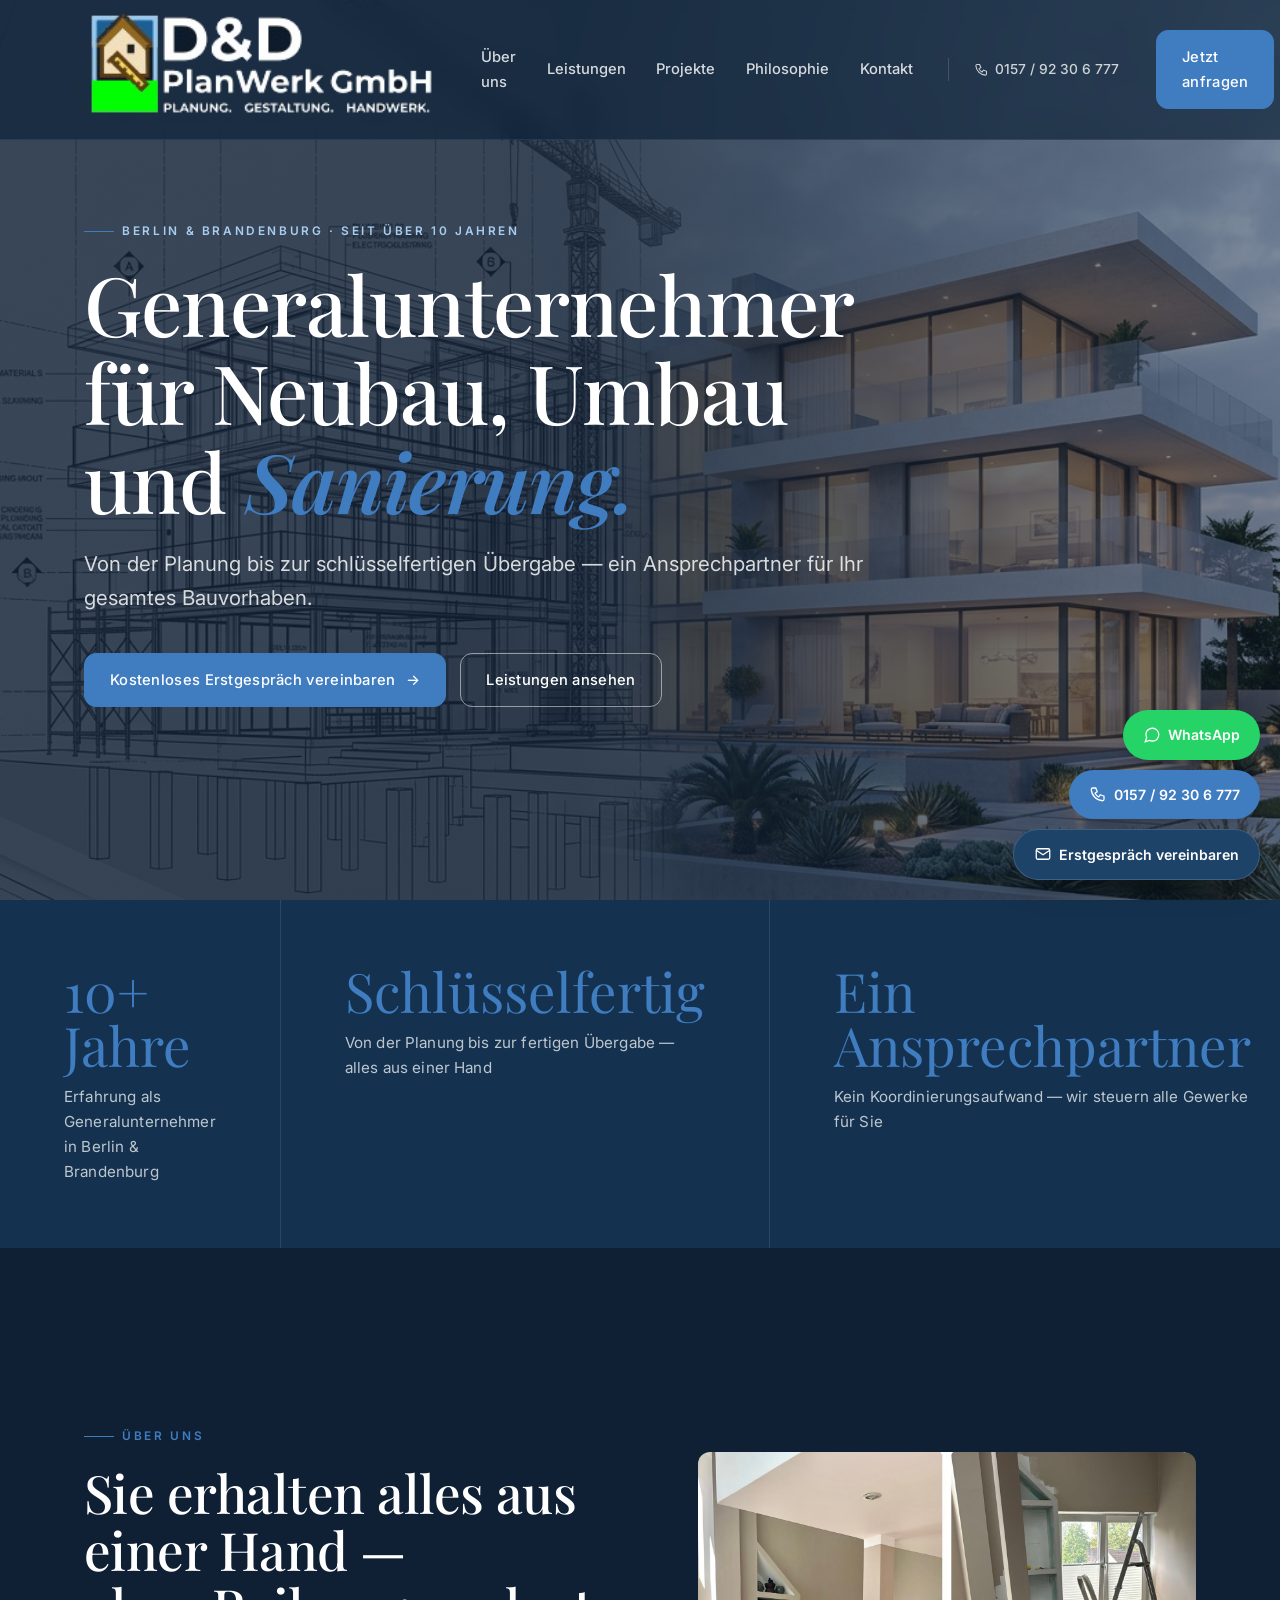
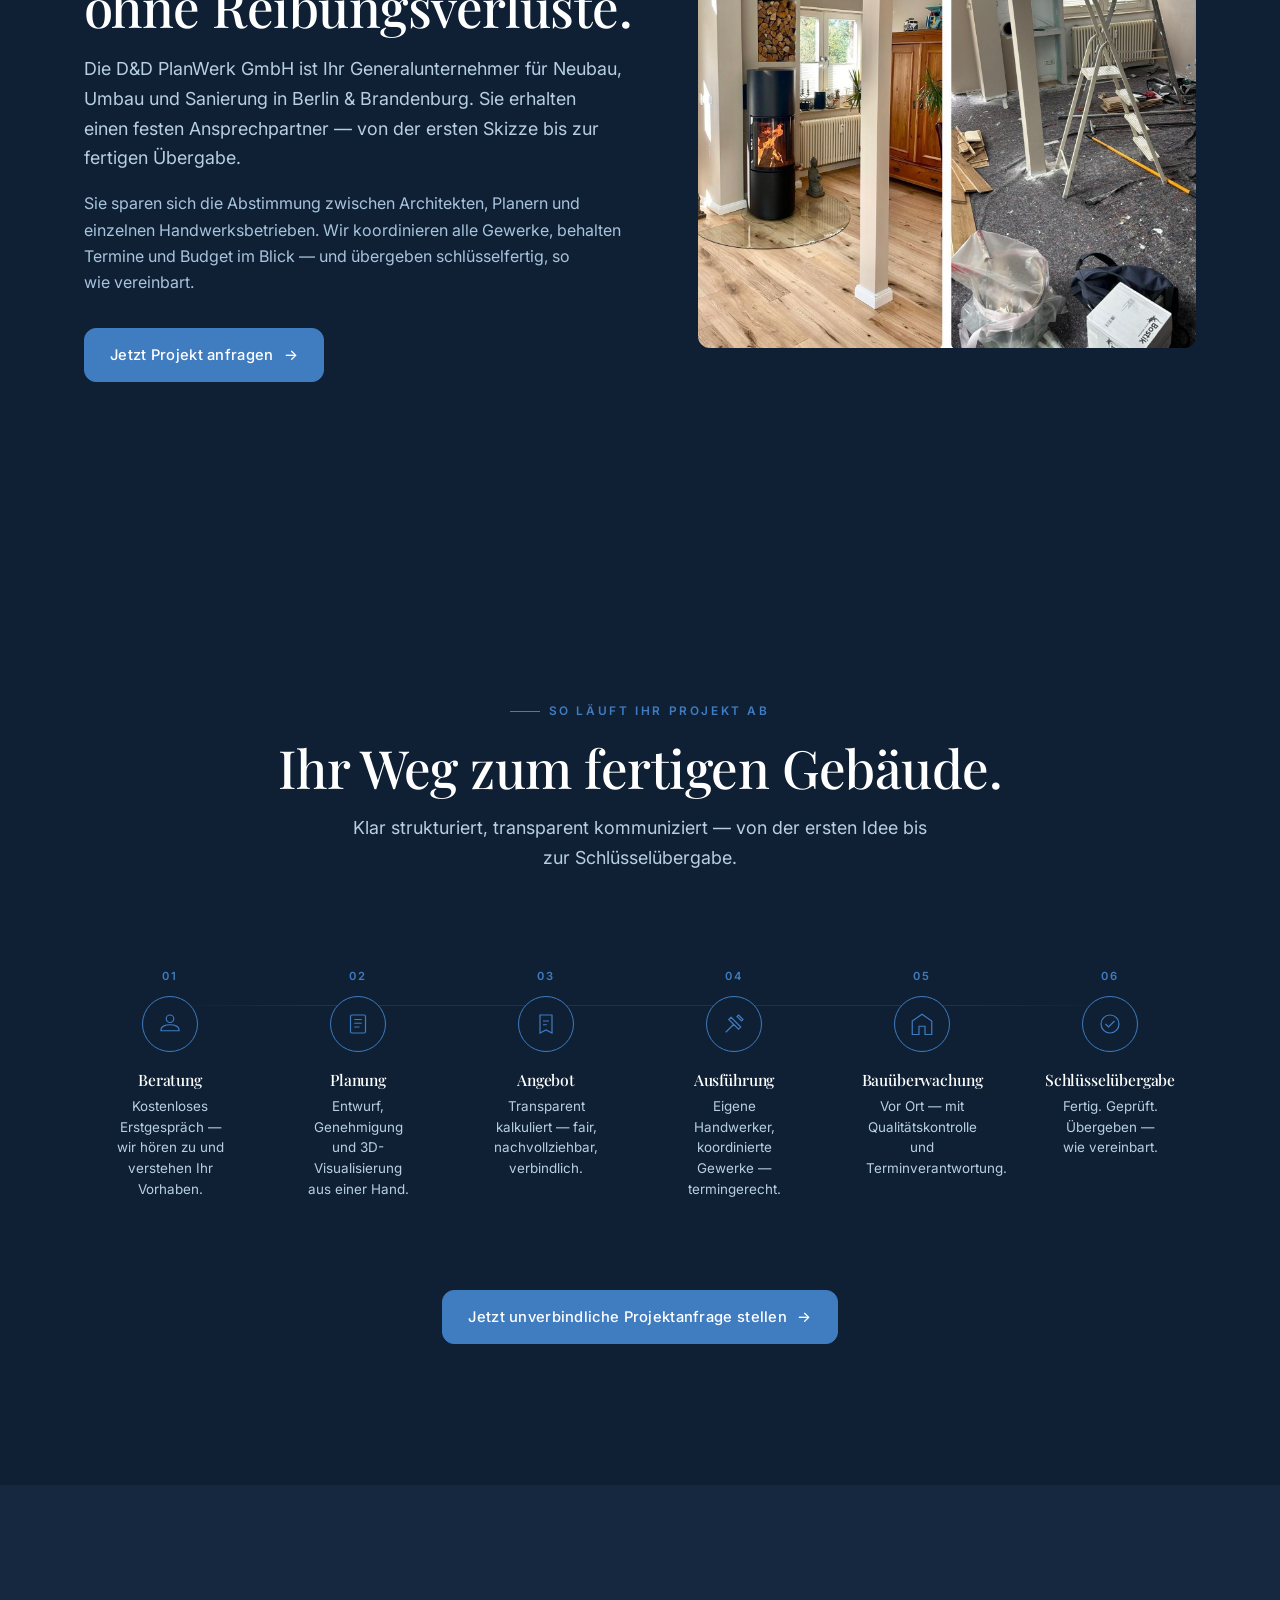
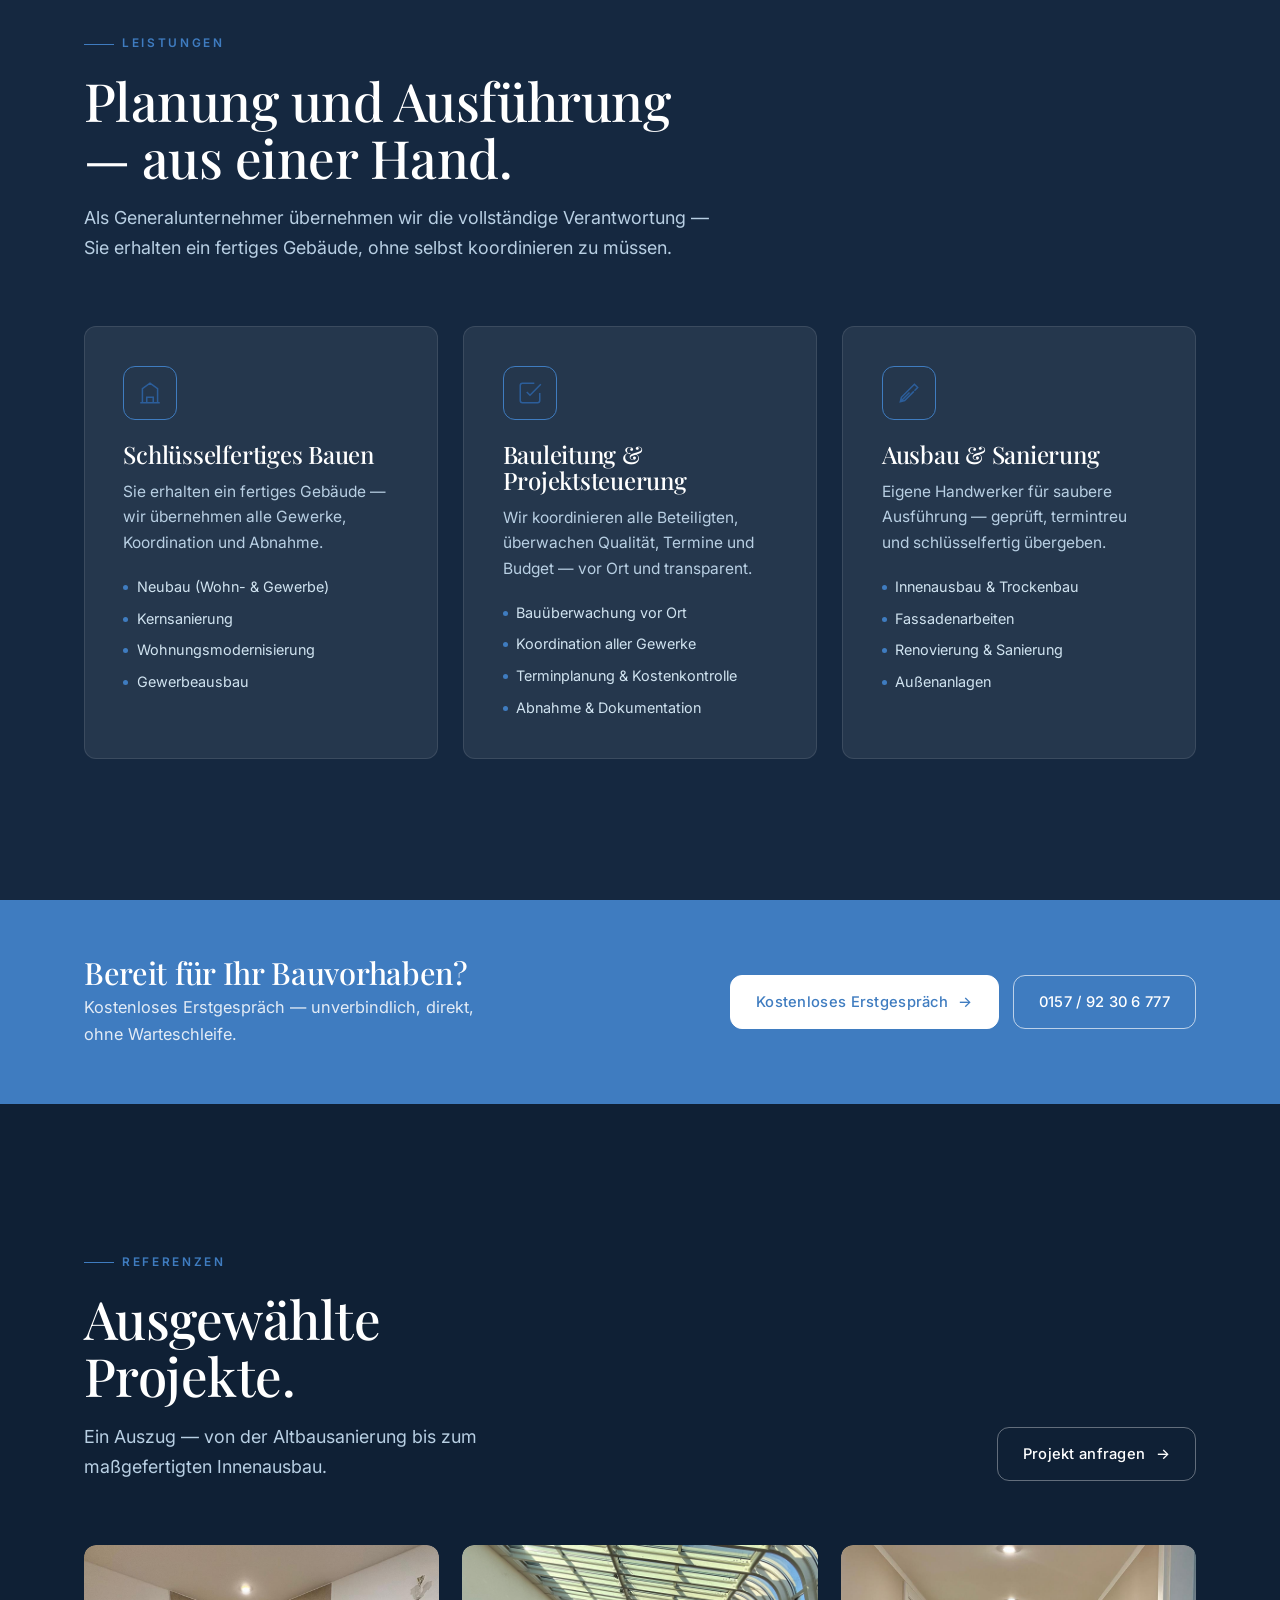
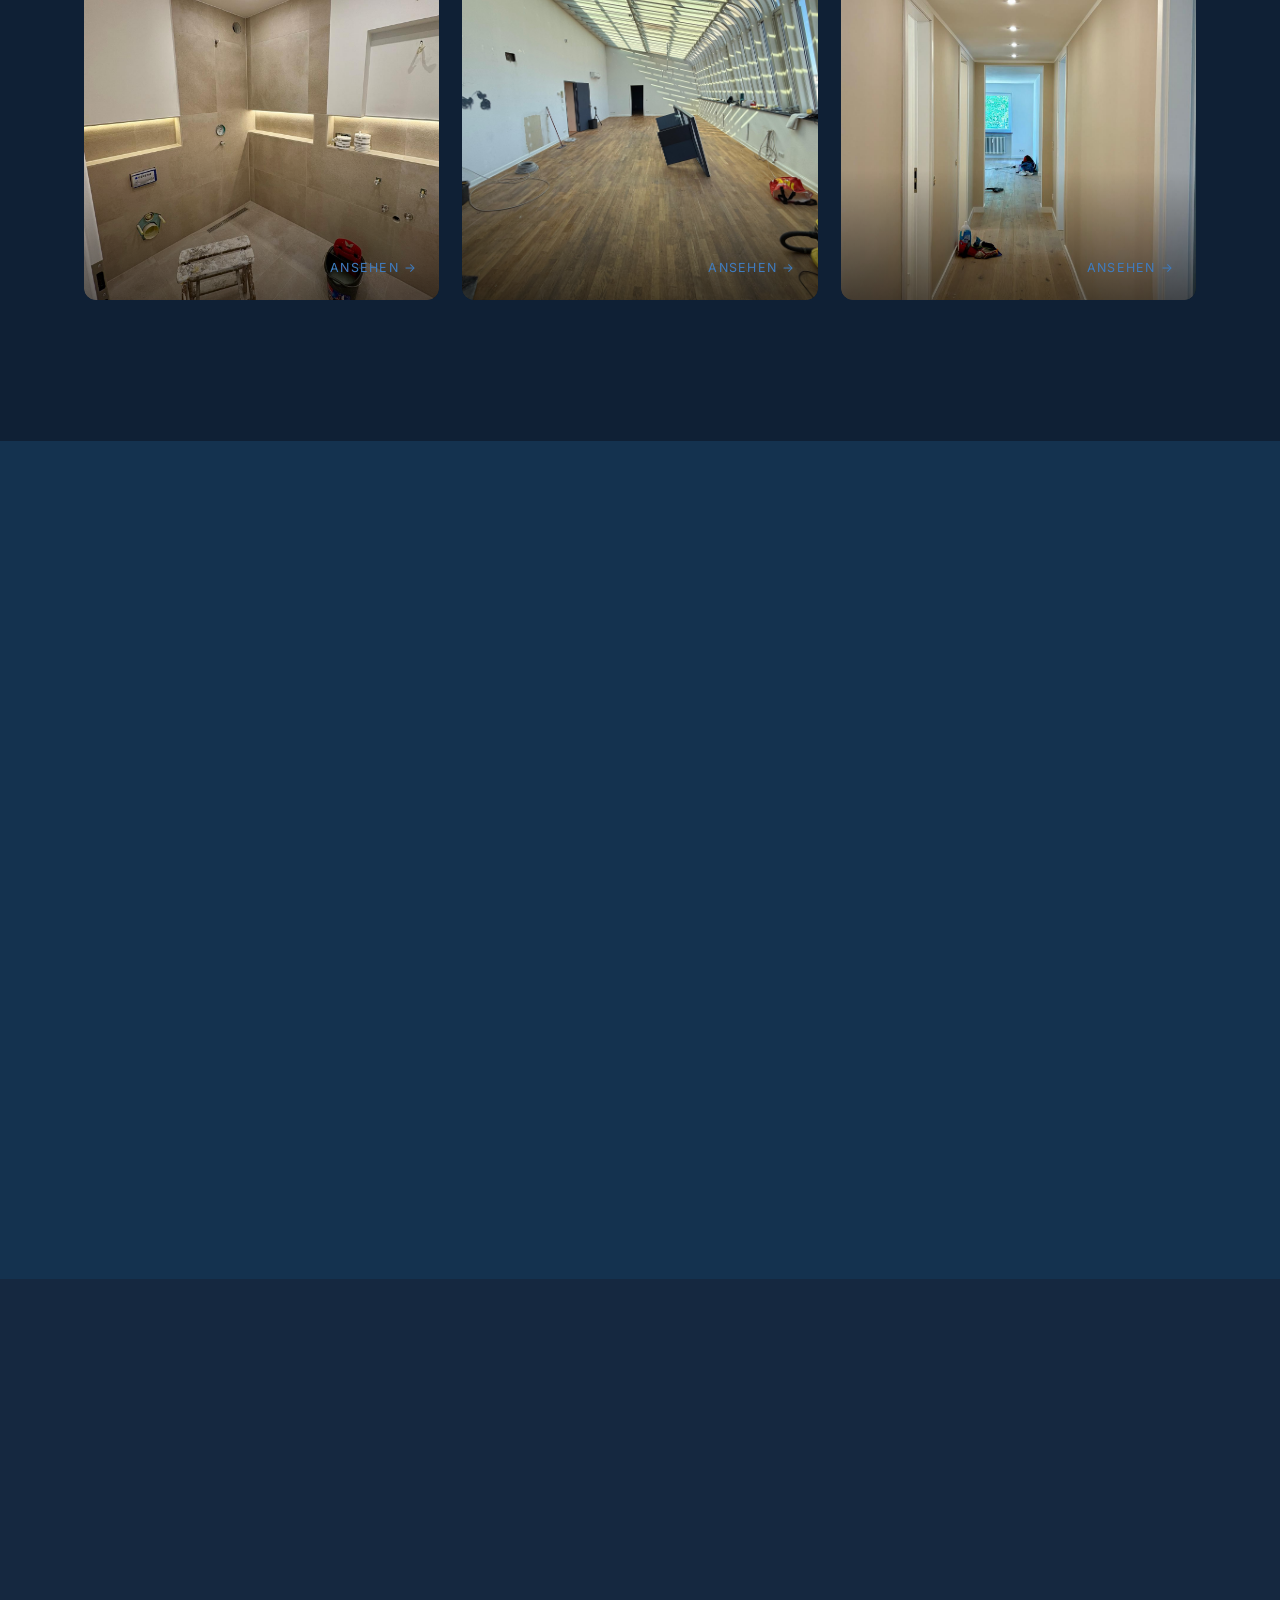
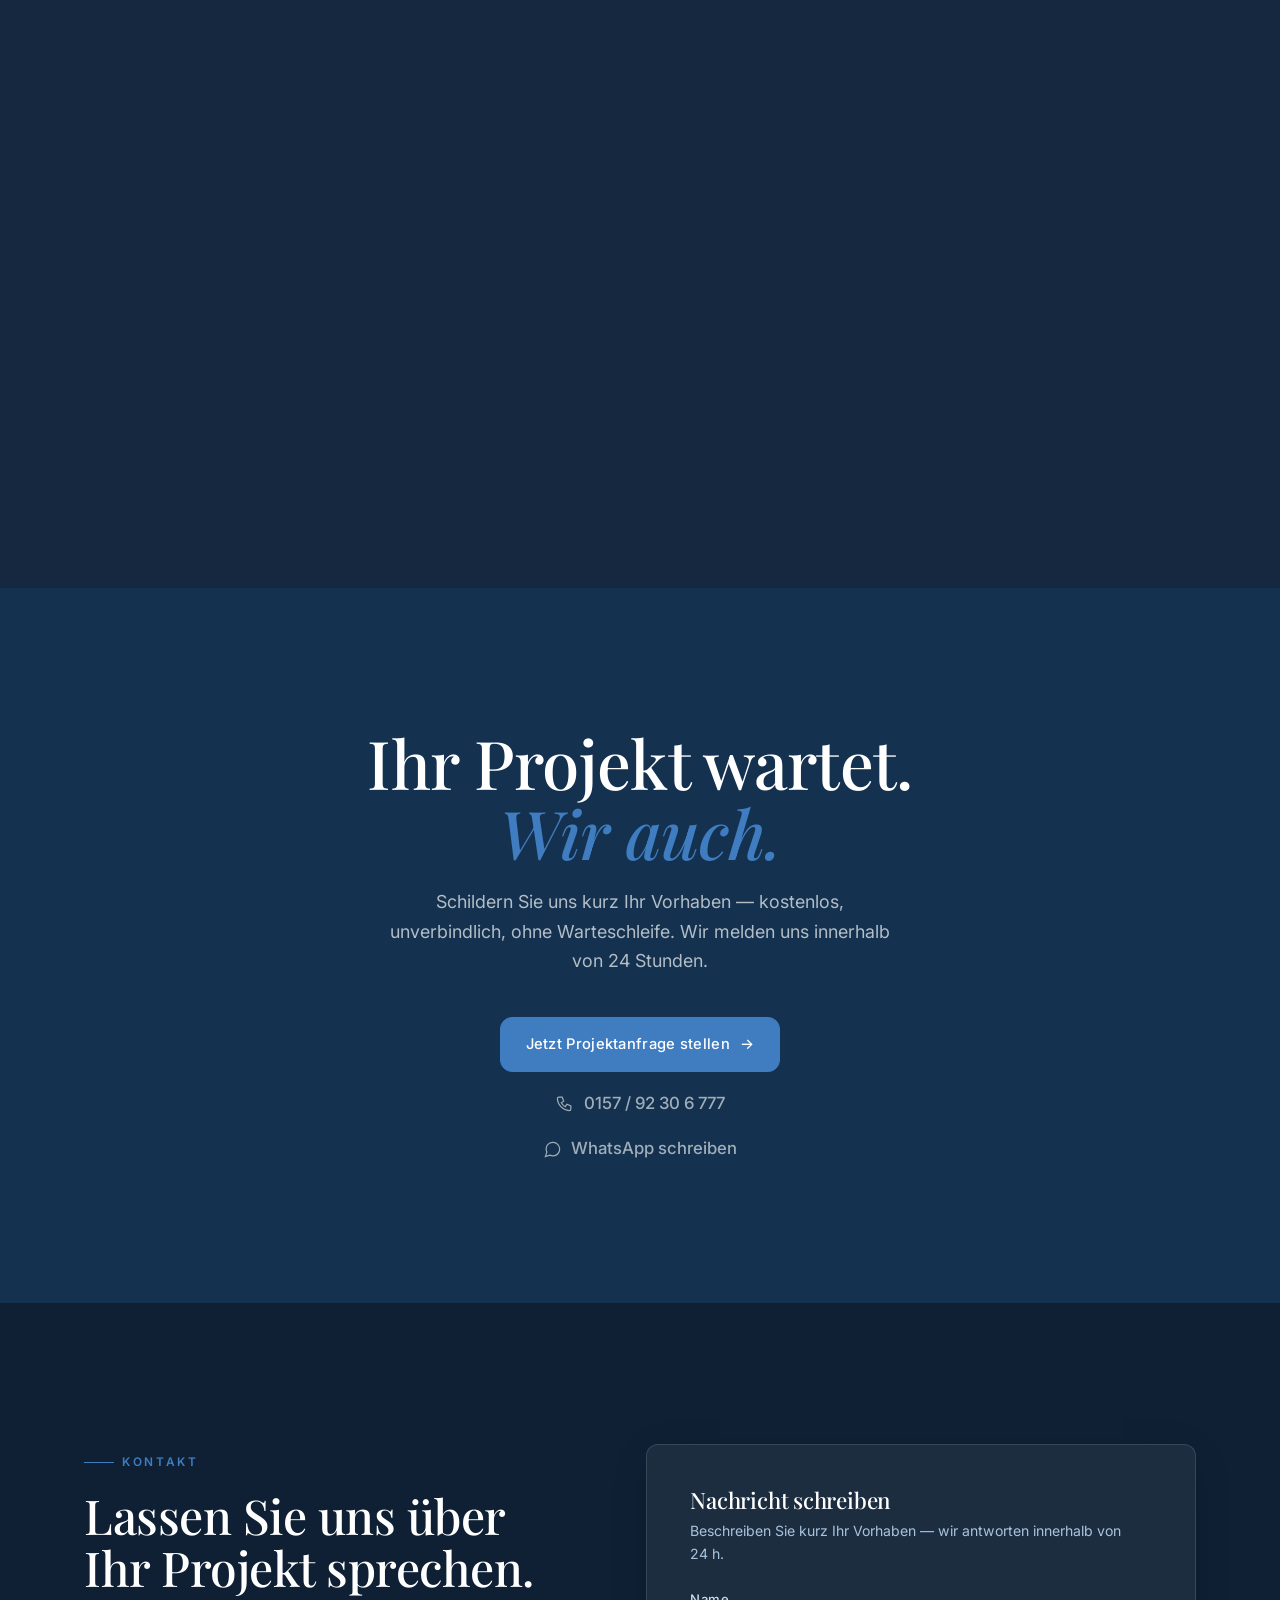
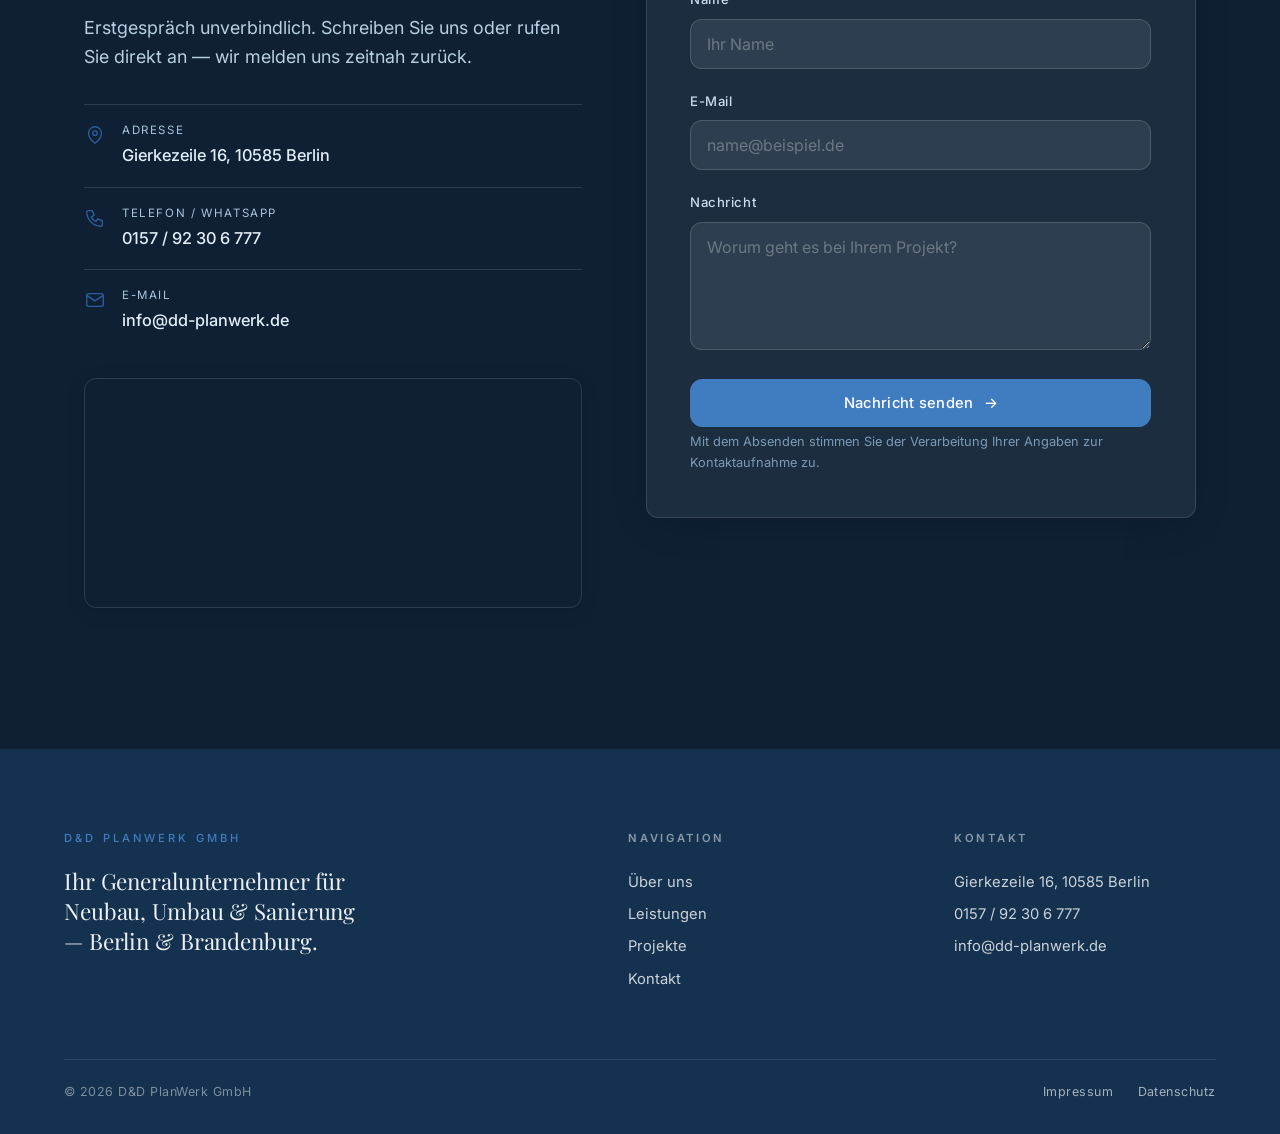
==== commit b420fb1e: "Add files via upload" ====
--- a/index.html
+++ b/index.html
@@ -42,7 +42,7 @@
 <!-- ============================== HERO ============================== -->
 <header class="hero" id="top">
   <div class="hero__inner">
-    <span class="eyebrow reveal">Berlin & Brandenburg · seit über 10 Jahren</span>
+    <span class="eyebrow reveal">Berlin &amp; Brandenburg · seit über 10 Jahren</span>
     <h1 class="reveal" data-d="1">Generalunternehmer für Neubau, Umbau und <span class="gold">Sanierung.</span></h1>
     <p class="lead reveal" data-d="2">Von der Planung bis zur schlüsselfertigen Übergabe — ein Ansprechpartner für Ihr gesamtes Bauvorhaben.</p>
     <div class="hero__btns reveal" data-d="3">
@@ -73,7 +73,7 @@
         <a class="btn btn--gold" href="#kontakt">Jetzt Projekt anfragen <span class="arr">→</span></a>
       </div>
     </div>
-    <div class="about__img ph has-img reveal" data-d="1" style="background-image:url('assets/vorher-nachher-flur.jpg')"></div>
+    <div class="about__img reveal" data-d="1" style="display:flex;align-items:center;justify-content:center;overflow:hidden;border-radius:var(--radius,12px)"><img src="assets/ueber-uns.jpg" alt="Vorher-Nachher: Sanierung durch D&D PlanWerk" style="width:100%;height:auto;display:block;border-radius:var(--radius,12px)"></div>
   </div>
 </section>
 
@@ -197,7 +197,7 @@
 <section class="sec phil" id="philosophie">
   <div class="wrap">
     <div class="sec__head reveal">
-      <span class="eyebrow">Philosophie & Werte</span>
+      <span class="eyebrow">Philosophie &amp; Werte</span>
       <h2>Worauf Sie sich bei uns verlassen.</h2>
       <p class="lead">Kein Marketing-Versprechen — sondern die Art, wie wir arbeiten.</p>
     </div>
@@ -252,19 +252,19 @@
     <div class="quotes">
       <figure class="quote reveal" data-d="1">
         <div class="stars">★★★★★</div>
-        <div class="quote__mark">“</div>
+        <div class="quote__mark">"</div>
         <p>Endlich ein Ansprechpartner statt fünf. Planung und Ausführung liefen Hand in Hand — und der Termin stand.</p>
         <figcaption class="quote__who"><span class="quote__av" data-init="FB"></span><span><b>Familie Berger</b><span>Sanierung Altbau, Charlottenburg</span></span></figcaption>
       </figure>
       <figure class="quote reveal" data-d="2">
         <div class="stars">★★★★★</div>
-        <div class="quote__mark">“</div>
+        <div class="quote__mark">"</div>
         <p>Vom 3D-Entwurf bis zur fertigen Küche alles aus einem Haus. Sauber gearbeitet, fair kalkuliert.</p>
         <figcaption class="quote__who"><span class="quote__av" data-init="MK"></span><span><b>M. Krüger</b><span>Loft-Umbau, Prenzlauer Berg</span></span></figcaption>
       </figure>
       <figure class="quote reveal" data-d="3">
         <div class="stars">★★★★★</div>
-        <div class="quote__mark">“</div>
+        <div class="quote__mark">"</div>
         <p>Transparent, zuverlässig, ehrlich beraten. Man merkt, dass hier Handwerker und Planer zusammensitzen.</p>
         <figcaption class="quote__who"><span class="quote__av" data-init="SP"></span><span><b>Dr. Sane Praxis</b><span>Praxisausbau, Berlin-Mitte</span></span></figcaption>
       </figure>
@@ -337,7 +337,7 @@
   <div class="foot__top">
     <div>
       <span class="foot__eyebrow">D&amp;D PlanWerk GmbH</span>
-      <p class="foot__tag">Ihr Generalunternehmer für Neubau, Umbau & Sanierung — Berlin & Brandenburg.</p>
+      <p class="foot__tag">Ihr Generalunternehmer für Neubau, Umbau &amp; Sanierung — Berlin &amp; Brandenburg.</p>
     </div>
     <div class="foot__cols">
       <div class="foot__col">
@@ -366,7 +366,7 @@
   </a>
   <a class="fab fab--tel" href="tel:+4915792306777" aria-label="Direkt anrufen">
     <svg viewBox="0 0 24 24" fill="none" stroke="currentColor" stroke-width="1.7"><path d="M5 4h4l2 5-3 2a12 12 0 0 0 5 5l2-3 5 2v4a2 2 0 0 1-2 2A16 16 0 0 1 3 6a2 2 0 0 1 2-2Z"/></svg>
-    <span class="fab__txt">0157 / 92 30 6 777</span>
+    <span class="fab__txt">0157 / 92 30 6 777</span>
   </a>
   <a class="fab fab--form" href="#kontakt" aria-label="Kontaktformular">
     <svg viewBox="0 0 24 24" fill="none" stroke="currentColor" stroke-width="1.7"><rect x="3" y="5" width="18" height="14" rx="2"/><path d="m3 7 9 6 9-6"/></svg>
@@ -391,26 +391,19 @@
       <p class="kv" style="margin-top:.6rem">Telefon: <a href="tel:+4915792306777">+49 1579 2306777</a></p>
       <p class="kv">E-Mail: <a href="mailto:info@dd-planwerk.de">info@dd-planwerk.de</a></p>
       <p class="kv">Vertreten durch die Geschäftsführung</p>
-
       <h3>Handelsregistereintrag</h3>
       <p class="kv">Handelsregister: Amtsgericht Potsdam</p>
       <p class="kv">Handelsregisternummer (HRB): 39822</p>
-
       <h3>Umsatzsteuer</h3>
       <p class="kv">Umsatzsteuer-Identifikationsnummer gemäß § 27a UStG: DE450839998</p>
-
       <h3>Verantwortlich für den Inhalt nach § 18 Abs. 2 MStV</h3>
       <p class="kv">D&amp;D PlanWerk GmbH, Gierkezeile 16, 10585 Berlin</p>
-
       <h3>EU-Streitbeilegung / OS-Plattform</h3>
       <p>Die Europäische Kommission stellt eine Plattform zur Online-Streitbeilegung (OS) bereit: <a href="https://ec.europa.eu/consumers/odr" target="_blank" rel="noopener">https://ec.europa.eu/consumers/odr</a>. Wir sind nicht verpflichtet und nicht bereit, an einem Streitbeilegungsverfahren vor einer Verbraucherschlichtungsstelle teilzunehmen.</p>
-
       <h3>Haftung für Inhalte</h3>
-      <p>Als Diensteanbieter sind wir gemäß § 7 Abs. 1 TMG für eigene Inhalte auf diesen Seiten verantwortlich. Nach §§ 8 bis 10 TMG sind wir jedoch nicht verpflichtet, übermittelte oder gespeicherte fremde Informationen zu überwachen oder nach Umständen zu forschen, die auf eine rechtswidrige Tätigkeit hinweisen. Verpflichtungen zur Entfernung oder Sperrung der Nutzung von Informationen nach den allgemeinen Gesetzen bleiben hiervon unberührt.</p>
-
+      <p>Als Diensteanbieter sind wir gemäß § 7 Abs. 1 TMG für eigene Inhalte auf diesen Seiten verantwortlich. Nach §§ 8 bis 10 TMG sind wir jedoch nicht verpflichtet, übermittelte oder gespeicherte fremde Informationen zu überwachen oder nach Umständen zu forschen, die auf eine rechtswidrige Tätigkeit hinweisen.</p>
       <h3>Haftung für Links</h3>
       <p>Für externe Links zu fremden Webseiten übernehmen wir keine Haftung. Für deren Inhalte sind ausschließlich die jeweiligen Betreiber verantwortlich.</p>
-
       <h3>Urheberrecht</h3>
       <p>Die auf dieser Website veröffentlichten Inhalte unterliegen dem deutschen Urheberrecht. Jede Art der Verwertung bedarf der vorherigen schriftlichen Zustimmung des jeweiligen Rechteinhabers.</p>
     </article>
@@ -419,53 +412,24 @@
     <article class="legal__doc" id="doc-datenschutz" hidden>
       <span class="eyebrow">Rechtliches</span>
       <h2 id="legal-title-ds">Datenschutzerklärung</h2>
-      <p class="intro">Der Schutz Ihrer personenbezogenen Daten hat für die D&amp;D PlanWerk GmbH höchste Priorität. Wir behandeln Ihre Daten vertraulich und entsprechend den gesetzlichen Datenschutzvorschriften sowie dieser Datenschutzerklärung.</p>
-
+      <p class="intro">Der Schutz Ihrer personenbezogenen Daten hat für die D&amp;D PlanWerk GmbH höchste Priorität.</p>
       <h3>1. Verantwortlicher für die Datenverarbeitung</h3>
       <p class="kv"><b>D&amp;D PlanWerk GmbH</b>, Gierkezeile 16, 10585 Berlin</p>
       <p class="kv">E-Mail: <a href="mailto:info@dd-planwerk.de">info@dd-planwerk.de</a> · Telefon: +49 1579 2306777</p>
-      <p class="kv">Vertretungsberechtigt: Geschäftsführung</p>
-      <p>Die D&amp;D PlanWerk GmbH ist ein in Deutschland ansässiges Unternehmen und verpflichtet sich zur Einhaltung aller datenschutzrechtlichen Bestimmungen nach der DSGVO und dem Bundesdatenschutzgesetz (BDSG).</p>
-
       <h3>2. Grundsätze der Datenverarbeitung</h3>
-      <p>Wir verarbeiten personenbezogene Daten ausschließlich im gesetzlich erlaubten Rahmen sowie nach den Grundsätzen:</p>
-      <ul>
-        <li>Rechtmäßigkeit, Verarbeitung nach Treu und Glauben, Transparenz</li>
-        <li>Zweckbindung und Datenminimierung</li>
-        <li>Richtigkeit und Aktualität</li>
-        <li>Speicherbegrenzung</li>
-        <li>Integrität und Vertraulichkeit</li>
-      </ul>
-
-      <h3>3. Daten beim Besuch unserer Website (Server-Logfiles)</h3>
-      <p>Beim Aufruf unserer Website werden automatisiert Informationen erfasst: IP-Adresse des zugreifenden Systems, Datum und Uhrzeit des Zugriffs, abgerufene Dateien und Inhalte, Name der abgerufenen Internetseite, Browser-Typ/-Version und Betriebssystem, Referrer-URL sowie ggf. der anfragende Provider. Diese Daten dienen einem zuverlässigen und sicheren Betrieb der Website.</p>
-      <p>Rechtsgrundlage: Art. 6 Abs. 1 lit. f DSGVO (berechtigtes Interesse an einem sicheren Webbetrieb).</p>
-
+      <p>Wir verarbeiten personenbezogene Daten ausschließlich im gesetzlich erlaubten Rahmen sowie nach den Grundsätzen: Rechtmäßigkeit, Transparenz, Zweckbindung, Datenminimierung, Richtigkeit, Speicherbegrenzung, Integrität und Vertraulichkeit.</p>
+      <h3>3. Daten beim Besuch unserer Website</h3>
+      <p>Beim Aufruf werden automatisiert Informationen erfasst: IP-Adresse, Datum/Uhrzeit, abgerufene Inhalte, Browser-Typ und Betriebssystem. Rechtsgrundlage: Art. 6 Abs. 1 lit. f DSGVO.</p>
       <h3>4. Kontaktaufnahme</h3>
-      <p>Wenn Sie uns per E-Mail oder Kontaktformular kontaktieren, verarbeiten wir Ihre Daten (Name, E-Mail-Adresse, Inhalt Ihrer Nachricht sowie ggf. Telefonnummer), um Ihr Anliegen zu beantworten.</p>
-      <p>Rechtsgrundlage: Art. 6 Abs. 1 lit. b DSGVO (vorvertragliche/vertragliche Zwecke) sowie Art. 6 Abs. 1 lit. f DSGVO (berechtigtes Interesse an professioneller Kommunikation).</p>
-
+      <p>Wenn Sie uns kontaktieren, verarbeiten wir Ihre Daten zur Beantwortung Ihres Anliegens. Rechtsgrundlage: Art. 6 Abs. 1 lit. b DSGVO.</p>
       <h3>5. Cookies</h3>
-      <p>Unsere Website kann Cookies verwenden, um technische Funktionen sicherzustellen und die Benutzerfreundlichkeit zu verbessern. Technisch notwendige Cookies werden ohne Einwilligung verwendet; optionale Cookies (z. B. Analyse, Marketing) nur nach ausdrücklicher Zustimmung. Sie können Cookies jederzeit über Ihren Browser deaktivieren.</p>
-      <p>Rechtsgrundlage je nach Cookie-Typ: Art. 6 Abs. 1 lit. f DSGVO bzw. Art. 6 Abs. 1 lit. a DSGVO.</p>
-
+      <p>Technisch notwendige Cookies werden ohne Einwilligung verwendet. Optionale Cookies nur nach ausdrücklicher Zustimmung.</p>
       <h3>6. Datensicherheit</h3>
-      <p>Wir setzen technische und organisatorische Sicherheitsmaßnahmen nach Art. 32 DSGVO ein (u. a. SSL-Verschlüsselung, regelmäßige Sicherheitsupdates, Zugriffsbeschränkungen), um personenbezogene Daten vor Verlust, Missbrauch, unbefugtem Zugriff und Veränderung zu schützen.</p>
-
-      <h3>7. Weitergabe an Dritte</h3>
-      <p>Personenbezogene Daten werden nicht an Dritte weitergegeben, außer dies ist gesetzlich vorgeschrieben, zur Erfüllung vertraglicher Pflichten erforderlich, Sie haben ausdrücklich eingewilligt oder die Verarbeitung erfolgt im Rahmen eines Auftragsverarbeitungsvertrags nach Art. 28 DSGVO.</p>
-
-      <h3>8. Übermittlung in Drittländer</h3>
-      <p>Eine Übermittlung in Staaten außerhalb der EU erfolgt nur, wenn ein Angemessenheitsbeschluss der EU-Kommission vorliegt, geeignete Garantien bestehen oder eine ausdrückliche Einwilligung vorliegt.</p>
-
-      <h3>9. Speicherdauer</h3>
-      <p>Personenbezogene Daten werden nur so lange gespeichert, wie es für die jeweiligen Zwecke erforderlich ist oder gesetzliche Aufbewahrungsfristen bestehen. Danach erfolgt Löschung oder Anonymisierung.</p>
-
-      <h3>10. Rechte der betroffenen Personen</h3>
-      <p>Sie haben jederzeit das Recht auf Auskunft (Art. 15), Berichtigung (Art. 16), Löschung (Art. 17), Einschränkung der Verarbeitung (Art. 18), Datenübertragbarkeit (Art. 20) und Widerspruch (Art. 21 DSGVO). Zudem besteht ein Beschwerderecht bei einer Datenschutzaufsichtsbehörde gemäß Art. 77 DSGVO.</p>
-
-      <h3>11. Änderungen dieser Datenschutzerklärung</h3>
-      <p>Wir behalten uns vor, diese Datenschutzerklärung anzupassen, um sie gesetzlichen Anforderungen oder technischen Entwicklungen anzupassen. Für Ihren erneuten Besuch gilt dann die aktualisierte Version.</p>
+      <p>Wir setzen technische und organisatorische Sicherheitsmaßnahmen nach Art. 32 DSGVO ein (u. a. SSL-Verschlüsselung).</p>
+      <h3>7. Rechte der betroffenen Personen</h3>
+      <p>Sie haben jederzeit das Recht auf Auskunft (Art. 15), Berichtigung (Art. 16), Löschung (Art. 17), Einschränkung (Art. 18), Datenübertragbarkeit (Art. 20) und Widerspruch (Art. 21 DSGVO).</p>
+      <h3>8. Änderungen dieser Datenschutzerklärung</h3>
+      <p>Wir behalten uns vor, diese Datenschutzerklärung anzupassen, um sie gesetzlichen Anforderungen anzupassen.</p>
     </article>
   </div>
 </div>
@@ -488,29 +452,19 @@
 </div>
 
 <script>
-/* ---------- Scroll behavior on load / reload ---------- */
 if('scrollRestoration' in history){ history.scrollRestoration = 'manual'; }
 (function(){
   const nav = performance.getEntriesByType && performance.getEntriesByType('navigation')[0];
   const isReload = nav ? nav.type === 'reload' : (performance.navigation && performance.navigation.type === 1);
-  if(isReload && location.hash){
-    history.replaceState(null, '', location.pathname + location.search);
-  }
+  if(isReload && location.hash){ history.replaceState(null, '', location.pathname + location.search); }
   window.addEventListener('load', ()=>{ if(isReload || !location.hash) window.scrollTo(0,0); });
 })();
 
-/* ---------- Tweakable defaults (host-persisted) ---------- */
-const TWEAKS = /*EDITMODE-BEGIN*/{
-  "hero": "dark",
-  "accent": "blau",
-  "corners": "soft"
-}/*EDITMODE-END*/;
-
+const TWEAKS = { "hero": "dark", "accent": "blau", "corners": "soft" };
 const ACCENTS = {
   blau:{a:"#3f7cc0",d:"#2c5e9b",t:"rgba(63,124,192,.12)"},
   hell:{a:"#6fa8dc",d:"#3f7cc0",t:"rgba(111,168,220,.16)"}
 };
-
 function applyTweaks(){
   document.body.setAttribute('data-hero', TWEAKS.hero);
   const ac = ACCENTS[TWEAKS.accent] || ACCENTS.blau;
@@ -525,14 +479,12 @@
 }
 applyTweaks();
 
-/* ---------- Tweaks host protocol ---------- */
 window.addEventListener('message', e=>{
   const t = e.data && e.data.type;
   if(t === '__activate_edit_mode') document.getElementById('tweaks').classList.add('show');
   if(t === '__deactivate_edit_mode') document.getElementById('tweaks').classList.remove('show');
 });
 window.parent.postMessage({type:'__edit_mode_available'}, '*');
-
 document.getElementById('tw-close').addEventListener('click', ()=>{
   document.getElementById('tweaks').classList.remove('show');
   window.parent.postMessage({type:'__edit_mode_dismissed'}, '*');
@@ -546,12 +498,10 @@
   });
 });
 
-/* ---------- Sticky nav ---------- */
 const nav = document.getElementById('nav');
 const onScroll = ()=> nav.classList.toggle('scrolled', window.scrollY > 40);
 onScroll(); window.addEventListener('scroll', onScroll, {passive:true});
 
-/* ---------- Mobile menu ---------- */
 const burger = document.getElementById('burger');
 const backdrop = document.getElementById('navBackdrop');
 function setMenu(open){
@@ -565,7 +515,6 @@
 document.querySelectorAll('#navlinks a').forEach(a=> a.addEventListener('click', ()=> setMenu(false)));
 window.addEventListener('keydown', e=>{ if(e.key === 'Escape') setMenu(false); });
 
-/* ---------- Mehr Projekte (mobile) ---------- */
 const projMore = document.getElementById('projMore');
 if(projMore){
   projMore.addEventListener('click', ()=>{
@@ -574,13 +523,11 @@
   });
 }
 
-/* ---------- Reveal on scroll ---------- */
 const io = ('IntersectionObserver' in window) ? new IntersectionObserver((ents)=>{
   ents.forEach(en=>{ if(en.isIntersecting){ en.target.classList.add('in'); io.unobserve(en.target); } });
 }, {threshold:.14, rootMargin:'0px 0px -8% 0px'}) : null;
 document.querySelectorAll('.reveal').forEach(el=>{ io ? io.observe(el) : el.classList.add('in'); });
 
-/* ---------- Count-up ---------- */
 document.querySelectorAll('.count').forEach(el=>{
   const to = +el.dataset.to; let started=false;
   const run=()=>{ if(started) return; started=true; let n=0;
@@ -593,7 +540,6 @@
   } else run();
 });
 
-/* ---------- Form validation ---------- */
 const form = document.getElementById('form');
 const emailRe = /^[^\s@]+@[^\s@]+\.[^\s@]+$/;
 function setErr(id, bad){ document.getElementById(id).classList.toggle('invalid', bad); return !bad; }
@@ -609,14 +555,12 @@
   if(!ok){ form.querySelector('.invalid input,.invalid textarea')?.focus(); return; }
   document.getElementById('ok').classList.add('show');
   form.reset();
-  document.getElementById('ok').scrollIntoView ? null : null;
 });
 ['name','email','msg'].forEach(n=>{
   const f = form[n];
   f.addEventListener('input', ()=> f.closest('.field').classList.remove('invalid'));
 });
 
-/* ---------- Legal overlay (Impressum / Datenschutz) ---------- */
 const legal = document.getElementById('legal');
 const titleMap = {impressum:'legal-title-imp', datenschutz:'legal-title-ds'};
 function openLegal(doc){
@@ -638,9 +582,6 @@
 legal.addEventListener('click', e=>{ if(e.target === legal) closeLegal(); });
 window.addEventListener('keydown', e=>{ if(e.key === 'Escape' && legal.classList.contains('show')) closeLegal(); });
 
-/* Floating contact button — always visible */
-
-/* ---------- FAB ausblenden wenn Footer sichtbar ---------- */
 (function(){
   const fabGroup = document.getElementById('fabGroup');
   const foot = document.querySelector('.foot');
@@ -653,7 +594,6 @@
   }, {threshold: 0.1});
   obs.observe(foot);
 })();
-
 </script>
 </body>
 </html>
--- a/assets/styles.css
+++ b/assets/styles.css
@@ -413,9 +413,10 @@
 .fab--tel{background:var(--gold)}
 .fab--form{background:var(--ink-2);border:1px solid rgba(255,255,255,.15)}
 @media(max-width:560px){
-  .fab-group{right:16px;bottom:16px;gap:8px}
-  .fab{padding:13px}
-  .fab .fab__txt{display:none}
+  .fab-group{right:12px;bottom:16px;gap:8px}
+  .fab{padding:11px 16px;font-size:.82rem}
+  .fab svg{width:16px;height:16px}
+  .fab .fab__txt{display:inline}
 }
 
 /* ============================================================ PROJEKT-DETAILSEITE */
